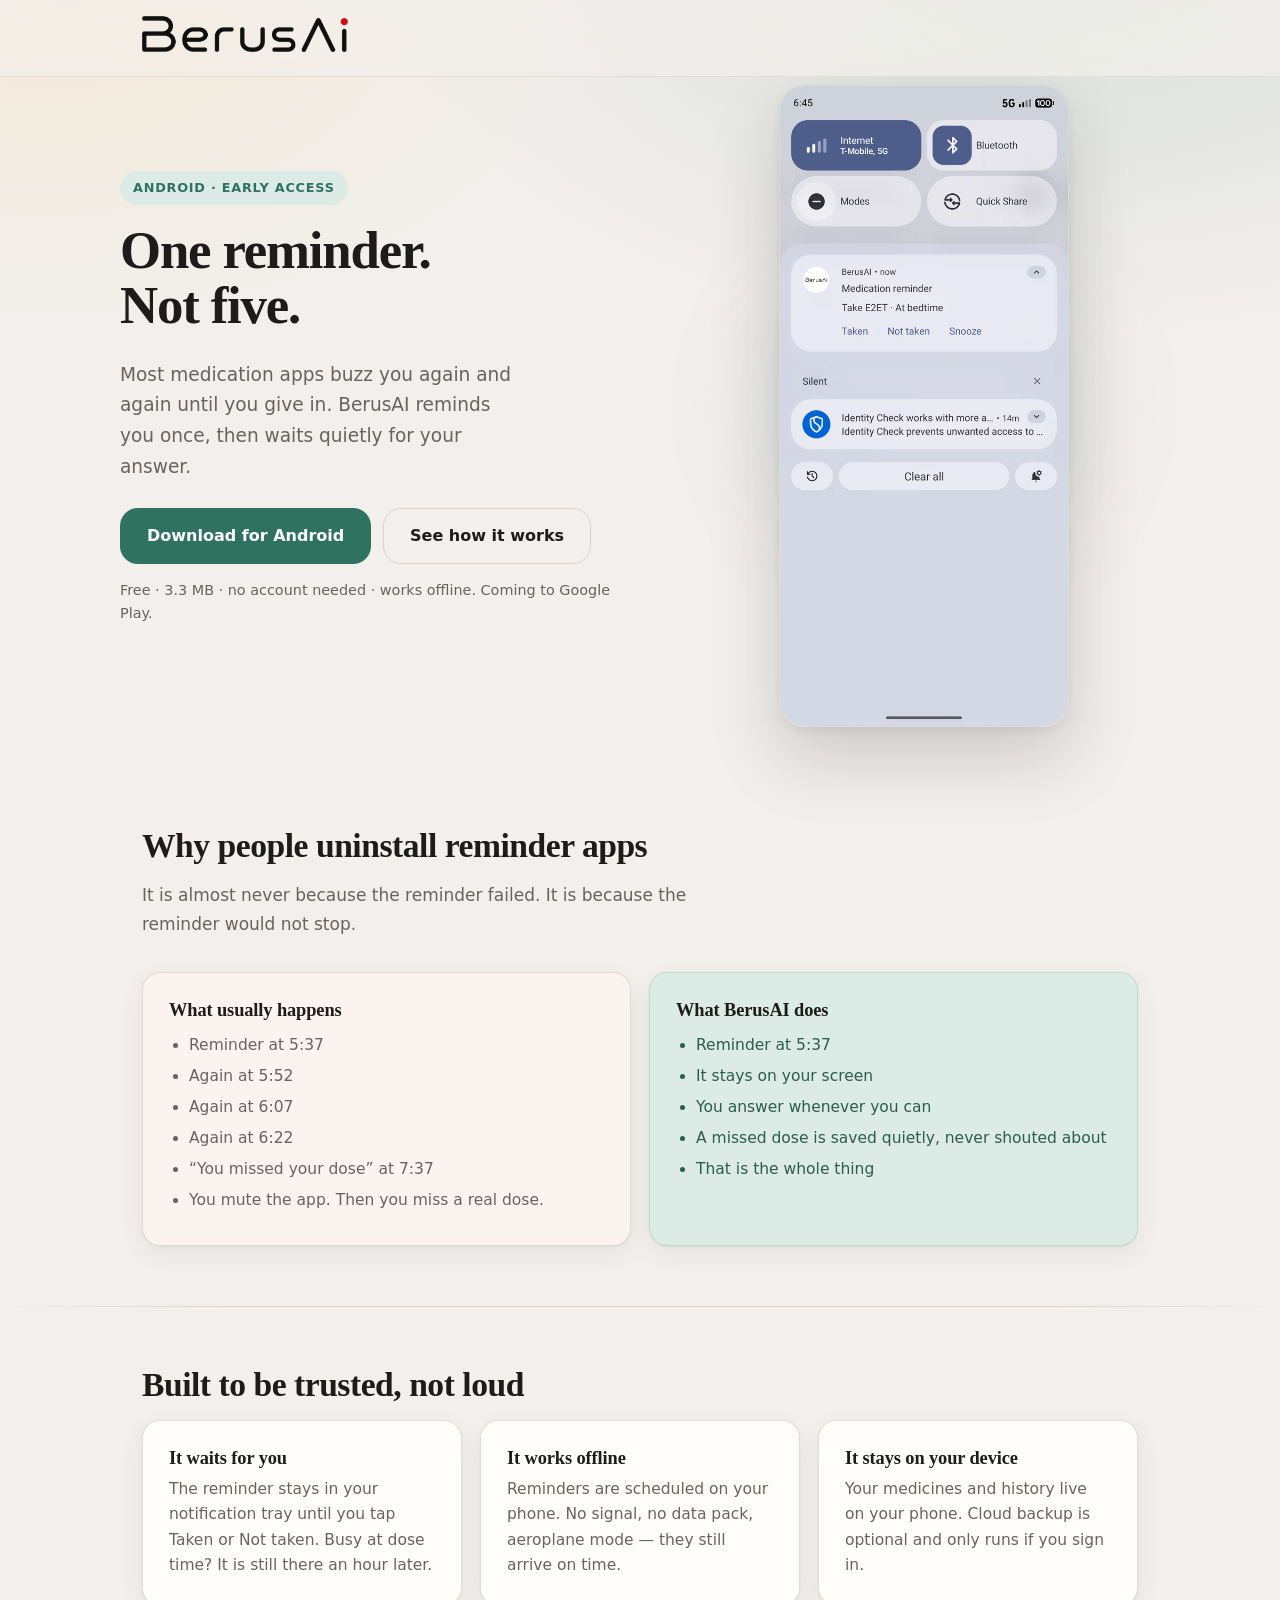
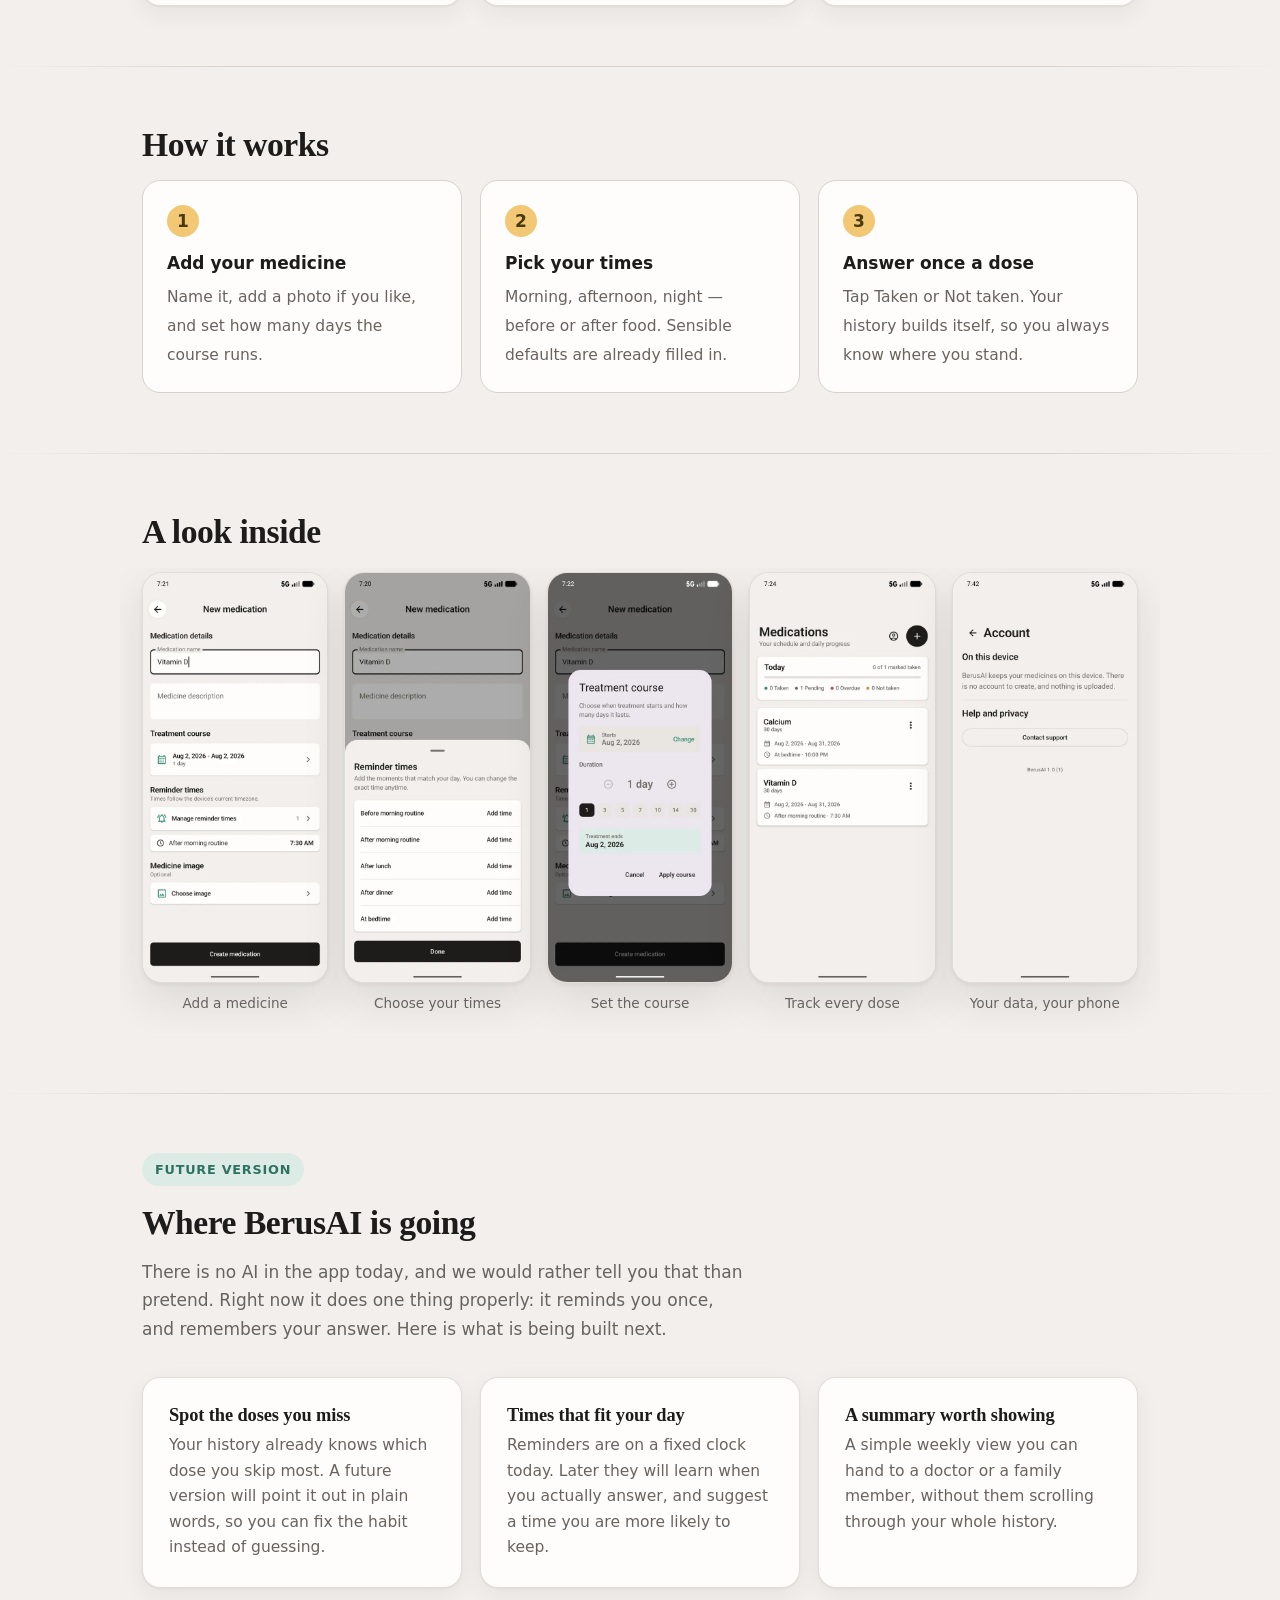
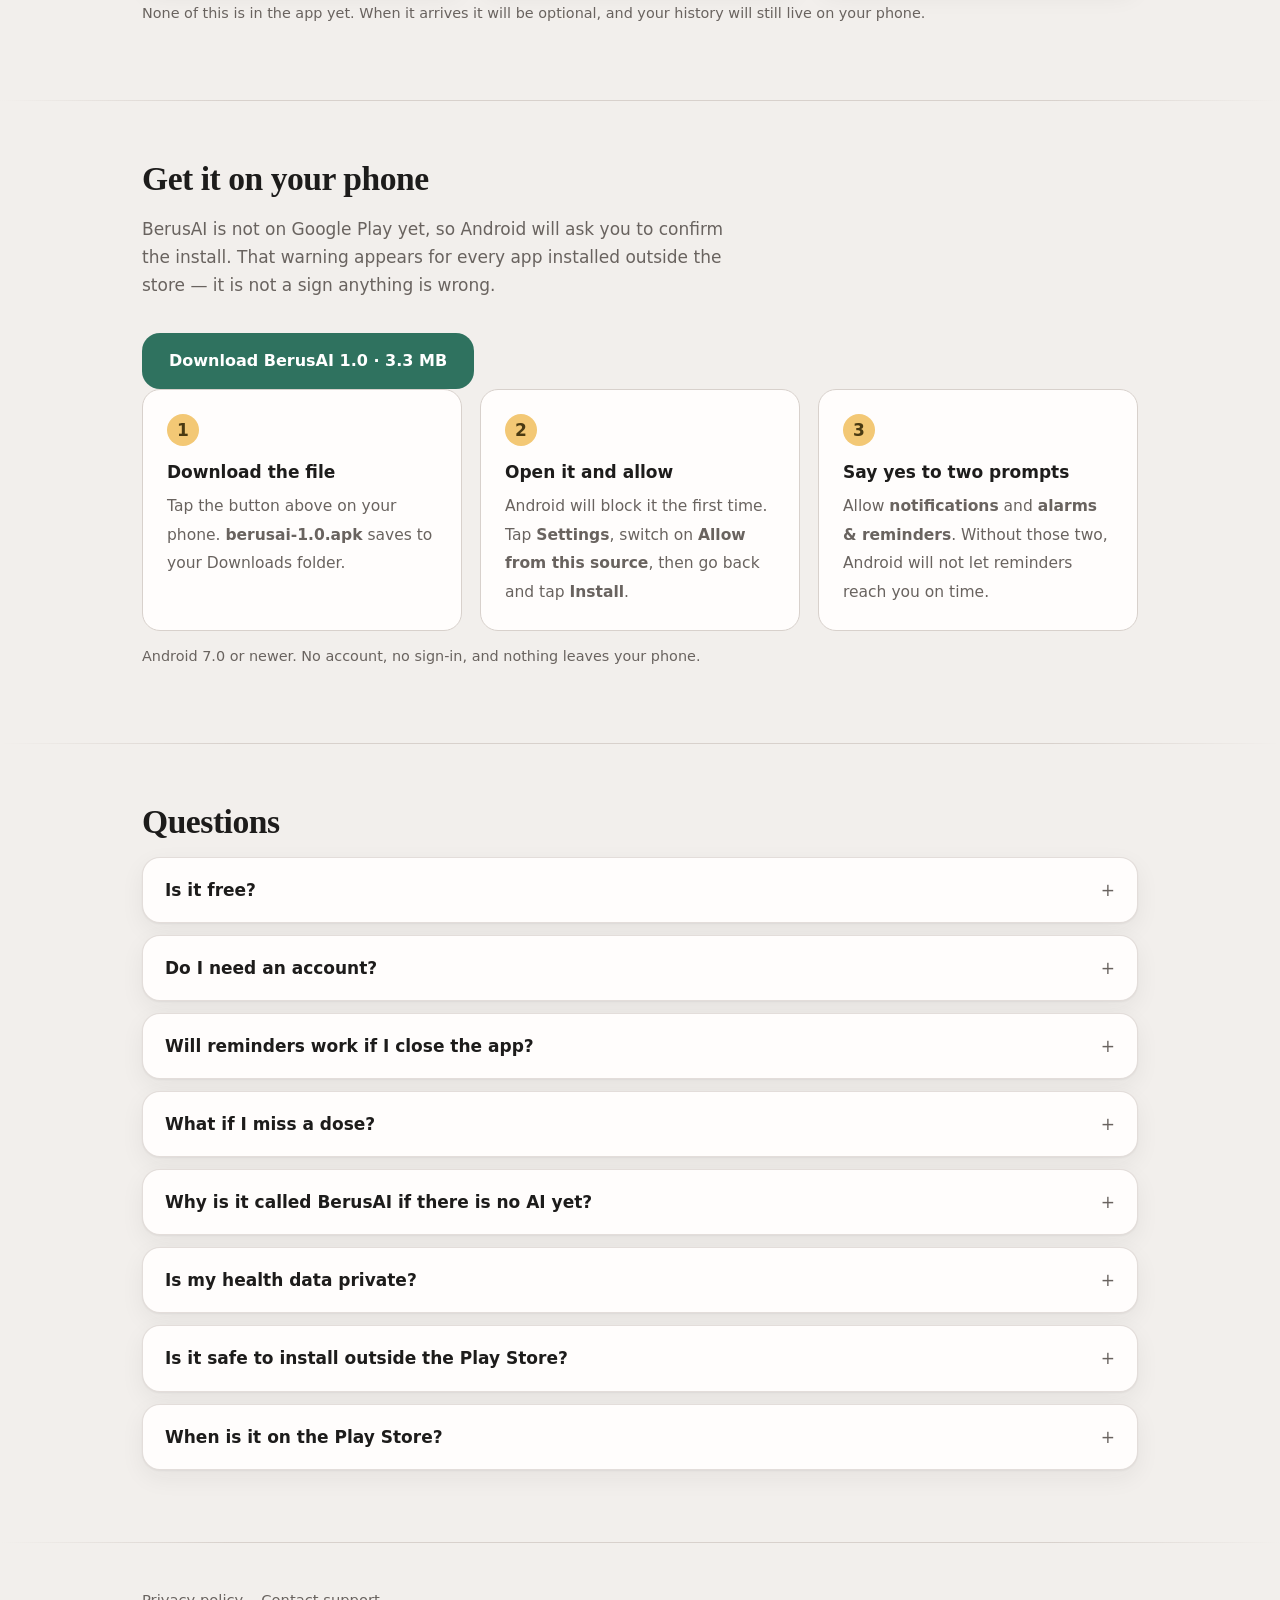
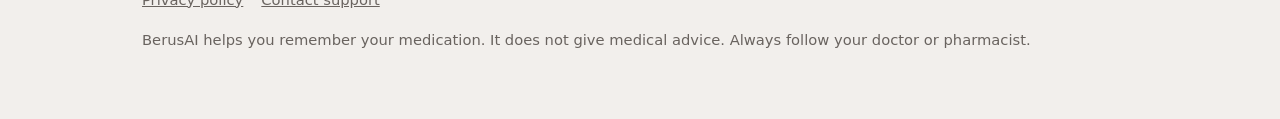
==== index.html @ 6a0b707a "Give the site depth instead of flat beige Soft colour washes behind the page, a glow behind the hero" ====
<!DOCTYPE html>
<html lang="en">
<head>
<meta charset="utf-8">
<meta name="viewport" content="width=device-width, initial-scale=1">
<title>BerusAI — one calm medication reminder, not five</title>
<meta name="description" content="BerusAI reminds you once per dose and waits for your answer. No nagging, no repeat buzzing. Your medication history stays on your phone.">
<meta name="theme-color" content="#f2efec">
<link rel="icon" href="favicon.ico" sizes="any">

<!-- Social crawlers need absolute URLs, so these cannot be relative paths. -->
<meta property="og:type" content="website">
<meta property="og:title" content="BerusAI — one calm medication reminder, not five">
<meta property="og:description" content="Reminds you once per dose and waits for your answer. No nagging. Your history stays on your phone.">
<meta property="og:image" content="https://gopib9119.github.io/berusai-site/assets/social-card.png">
<meta property="og:url" content="https://gopib9119.github.io/berusai-site/">
<meta name="twitter:card" content="summary_large_image">
<meta name="twitter:title" content="BerusAI — one calm medication reminder, not five">
<meta name="twitter:description" content="Reminds you once per dose and waits for your answer. No nagging.">
<meta name="twitter:image" content="https://gopib9119.github.io/berusai-site/assets/social-card.png">

<style>
:root{
  --canvas:#f2efec; --surface:#fffdfc; --ink:#1d1c1b; --muted:#69635f;
  --line:#d8d1cc; --green:#2f725f; --green-soft:#dcebe5; --amber:#f3c875;
  --radius:18px; --max:1040px;
  --lift:0 1px 2px rgba(29,28,27,.05), 0 8px 24px rgba(29,28,27,.06);
  --lift-strong:0 2px 4px rgba(29,28,27,.06), 0 18px 44px rgba(29,28,27,.10);
}
*{box-sizing:border-box}
html{-webkit-text-size-adjust:100%}
body{
  margin:0; color:var(--ink);
  /* Flat colour is what made this read as unfinished; these washes give the page depth. */
  background:
    radial-gradient(1100px 620px at 82% -5%, rgba(47,114,95,.13), transparent 62%),
    radial-gradient(900px 520px at 4% 2%, rgba(243,200,117,.16), transparent 58%),
    var(--canvas);
  background-attachment:fixed;
  font-family:"Avenir Next","Segoe UI",system-ui,-apple-system,sans-serif;
  font-size:17px; line-height:1.65;
}
h1,h2,h3{font-family:Georgia,"Times New Roman",serif; line-height:1.2; margin:0 0 .5em}
/* Tracking is size-specific: large text reads too loose, small text too tight. */
h1{font-size:clamp(2rem,6vw,3.3rem); line-height:1.05; letter-spacing:-.022em}
h2{font-size:clamp(1.5rem,4vw,2.1rem); line-height:1.12; letter-spacing:-.014em}
h3{font-size:1.15rem; line-height:1.25; letter-spacing:-.006em}
p{margin:0 0 1em}
a{color:var(--green)}
/* width/height attrs reserve space; height:auto keeps the real aspect ratio. */
img{max-width:100%; height:auto}
.wrap{max-width:var(--max); margin:0 auto; padding:0 22px}
.sr{position:absolute;width:1px;height:1px;overflow:hidden;clip:rect(0 0 0 0)}

/* Translucent chrome: content scrolls under it rather than being cut off by a solid strip. */
header{
  position:sticky; top:0; z-index:10; padding:16px 0;
  background:rgba(242,239,236,.72);
  backdrop-filter:blur(20px) saturate(180%);
  -webkit-backdrop-filter:blur(20px) saturate(180%);
  border-bottom:1px solid rgba(216,209,204,.6);
}
.brand{display:inline-block; text-decoration:none; line-height:0}
.brand img{height:36px; width:auto; display:block}

.hero{padding:8px 0 40px}
.hero-grid{display:grid; gap:32px; align-items:center}
@media(min-width:860px){.hero-grid{grid-template-columns:1.05fr .95fr; gap:48px}}
.lede{font-size:1.16rem; color:var(--muted); max-width:34ch}
.pill{
  display:inline-block; background:var(--green-soft); color:var(--green);
  font-size:.8rem; font-weight:600; letter-spacing:.06em; text-transform:uppercase;
  padding:6px 13px; border-radius:999px; margin-bottom:18px;
}
.cta{display:flex; flex-wrap:wrap; gap:12px; margin-top:26px}
.btn{
  display:inline-block; padding:14px 26px; border-radius:var(--radius);
  text-decoration:none; font-weight:600; font-size:1rem; border:1px solid transparent;
  /* Feedback belongs on the press, not the release. */
  transition:transform 100ms ease-out, background-color 160ms ease-out;
  will-change:transform;
}
.btn:active{transform:scale(.97)}
.btn-primary{background:var(--green); color:#fff}
.btn-primary:hover{background:#255c4c}
.btn-ghost{background:transparent; color:var(--ink); border-color:var(--line)}
.btn-ghost:hover{border-color:var(--ink)}
.note{font-size:.9rem; color:var(--muted); margin-top:14px}

.shot-hero{
  width:100%; max-width:290px; margin:0 auto; display:block;
  border-radius:26px; border:1px solid rgba(216,209,204,.7);
  box-shadow:0 4px 10px rgba(29,28,27,.06), 0 30px 70px rgba(29,28,27,.18);
}
/* A soft glow behind the device so it sits in the page rather than on top of it. */
.hero-shot-wrap{position:relative; display:grid; place-items:center}
.hero-shot-wrap::before{
  content:""; position:absolute; width:78%; height:70%; border-radius:50%;
  background:radial-gradient(circle, rgba(47,114,95,.26), transparent 68%);
  filter:blur(46px);
}
.hero-shot-wrap img{position:relative}

/* A soft edge where sections meet, rather than a hard 1px rule across the page. */
section{padding:60px 0; position:relative}
section + section::before{
  content:""; position:absolute; inset:0 0 auto 0; height:1px;
  background:linear-gradient(90deg, transparent, var(--line) 18%, var(--line) 82%, transparent);
}
.section-lede{color:var(--muted); max-width:56ch; margin-bottom:34px}

.cards{display:grid; gap:18px}
@media(min-width:700px){.cards{grid-template-columns:repeat(3,1fr)}}
.card{
  background:var(--surface); border:1px solid rgba(216,209,204,.7);
  border-radius:var(--radius); padding:26px; box-shadow:var(--lift);
}
.card h3{margin-bottom:.35em}
.card p{margin:0; color:var(--muted); font-size:.97rem}

.compare{display:grid; gap:18px; margin-top:8px}
@media(min-width:700px){.compare{grid-template-columns:1fr 1fr}}
.box{border-radius:var(--radius); padding:26px; border:1px solid rgba(216,209,204,.7); box-shadow:var(--lift)}
.box.bad{background:#fbf3f0}
.box.good{background:var(--green-soft); border-color:#bcd9cd}
.box h3{margin-bottom:.6em}
.box ul{margin:0; padding-left:20px; color:var(--muted); font-size:.97rem}
.box li{margin-bottom:.35em}
.box.good ul{color:#2c5c4d}

.strip{
  display:flex; gap:16px; overflow-x:auto; padding:4px 22px 18px;
  scroll-snap-type:x mandatory; max-width:var(--max); margin:0 auto;
  /* "safe" keeps the first item reachable if the row ever overflows and scrolls */
  justify-content:safe center;
}
.strip figure{margin:0; flex:0 0 210px; scroll-snap-align:center}
/* Above mobile the five shots share the row, so they always fit and stay centred.
   min-width stops them shrinking illegibly on tablets; the row scrolls instead. */
@media(min-width:701px){.strip figure{flex:1 1 0; max-width:190px; min-width:150px}}
.strip img{width:100%; border-radius:20px; border:1px solid rgba(216,209,204,.7); display:block; background:var(--surface); box-shadow:var(--lift-strong)}
.strip figcaption{font-size:.85rem; color:var(--muted); margin-top:9px; text-align:center}

ol.steps{counter-reset:s; list-style:none; padding:0; margin:0; display:grid; gap:18px}
@media(min-width:700px){ol.steps{grid-template-columns:repeat(3,1fr)}}
ol.steps li{counter-increment:s; background:var(--surface); border:1px solid var(--line); border-radius:var(--radius); padding:24px}
ol.steps li::before{
  content:counter(s); display:grid; place-items:center; width:32px; height:32px;
  border-radius:50%; background:var(--amber); color:#4a3a12; font-weight:700; margin-bottom:12px;
}
ol.steps strong{display:block; margin-bottom:.3em}
ol.steps span{color:var(--muted); font-size:.97rem}

details{background:var(--surface); border:1px solid rgba(216,209,204,.7); border-radius:var(--radius); padding:18px 22px; margin-bottom:12px; box-shadow:var(--lift)}
/* Padding grows the touch target to 44px; the negative margin keeps the visual spacing. */
details summary{cursor:pointer; font-weight:600; list-style:none; padding:8px 0; margin:-8px 0}
details summary::-webkit-details-marker{display:none}
details summary::after{content:"+"; float:right; color:var(--muted); font-weight:400}
details[open] summary::after{content:"–"}
details p{margin:.8em 0 0; color:var(--muted); font-size:.97rem}

footer{padding:36px 0 52px; color:var(--muted); font-size:.92rem; position:relative}
footer::before{
  content:""; position:absolute; inset:0 0 auto 0; height:1px;
  background:linear-gradient(90deg, transparent, var(--line) 18%, var(--line) 82%, transparent);
}
footer a{color:var(--muted); display:inline-block; padding:10px 0}
.foot-links{display:flex; flex-wrap:wrap; gap:18px; margin-bottom:6px}

a:focus-visible, summary:focus-visible{outline:3px solid var(--green); outline-offset:3px; border-radius:4px}
summary{transition:opacity 100ms ease-out}
summary:active{opacity:.6}

/* Reduced motion still gets feedback, just nothing vestibular. */
@media (prefers-reduced-motion: reduce){
  *{animation-duration:.01ms !important; animation-iteration-count:1 !important; scroll-behavior:auto !important}
  .btn{transition:background-color 160ms ease-out}
  .btn:active{transform:none}
  .strip{scroll-snap-type:none}
}
/* Frostier and solid when translucency is unwanted. */
@media (prefers-reduced-transparency: reduce){
  header{background:var(--canvas); backdrop-filter:none; -webkit-backdrop-filter:none}
}
@media (prefers-contrast: more){
  :root{--muted:#4a4542; --line:#8c8580}
  header{background:var(--canvas); backdrop-filter:none; -webkit-backdrop-filter:none}
  .card,.box,details{border-width:2px}
}
</style>
</head>
<body>

<header>
  <div class="wrap">
    <a class="brand" href="./"><img src="assets/wordmark.webp" width="720" height="126" alt="BerusAI"></a>
  </div>
</header>

<main>
<div class="hero wrap">
  <div class="hero-grid">
    <div>
      <span class="pill">Android · Early access</span>
      <h1>One reminder.<br>Not five.</h1>
      <p class="lede">Most medication apps buzz you again and again until you give in. BerusAI reminds you once, then waits quietly for your answer.</p>
      <div class="cta">
        <a class="btn btn-primary" href="#install">Download for Android</a>
        <a class="btn btn-ghost" href="#how">See how it works</a>
      </div>
      <p class="note">Free · 3.3 MB · no account needed · works offline. Coming to Google Play.</p>
    </div>
      <div class="hero-shot-wrap">
        <img class="shot-hero" src="assets/shots/06-reminder-notification.webp" width="540" height="1200" alt="A BerusAI reminder on an Android lock screen with Taken and Not taken buttons.">
      </div>
  </div>
</div>

<section id="why">
  <div class="wrap">
    <h2>Why people uninstall reminder apps</h2>
    <p class="section-lede">It is almost never because the reminder failed. It is because the reminder would not stop.</p>
    <div class="compare">
      <div class="box bad">
        <h3>What usually happens</h3>
        <ul>
          <li>Reminder at 5:37</li>
          <li>Again at 5:52</li>
          <li>Again at 6:07</li>
          <li>Again at 6:22</li>
          <li>“You missed your dose” at 7:37</li>
          <li>You mute the app. Then you miss a real dose.</li>
        </ul>
      </div>
      <div class="box good">
        <h3>What BerusAI does</h3>
        <ul>
          <li>Reminder at 5:37</li>
          <li>It stays on your screen</li>
          <li>You answer whenever you can</li>
          <li>A missed dose is saved quietly, never shouted about</li>
          <li>That is the whole thing</li>
        </ul>
      </div>
    </div>
  </div>
</section>

<section>
  <div class="wrap">
    <h2>Built to be trusted, not loud</h2>
    <div class="cards">
      <div class="card">
        <h3>It waits for you</h3>
        <p>The reminder stays in your notification tray until you tap Taken or Not taken. Busy at dose time? It is still there an hour later.</p>
      </div>
      <div class="card">
        <h3>It works offline</h3>
        <p>Reminders are scheduled on your phone. No signal, no data pack, aeroplane mode — they still arrive on time.</p>
      </div>
      <div class="card">
        <h3>It stays on your device</h3>
        <p>Your medicines and history live on your phone. Cloud backup is optional and only runs if you sign in.</p>
      </div>
    </div>
  </div>
</section>

<section id="how">
  <div class="wrap">
    <h2>How it works</h2>
    <ol class="steps">
      <li><strong>Add your medicine</strong><span>Name it, add a photo if you like, and set how many days the course runs.</span></li>
      <li><strong>Pick your times</strong><span>Morning, afternoon, night — before or after food. Sensible defaults are already filled in.</span></li>
      <li><strong>Answer once a dose</strong><span>Tap Taken or Not taken. Your history builds itself, so you always know where you stand.</span></li>
    </ol>
  </div>
</section>

<section>
  <div class="wrap"><h2>A look inside</h2></div>
  <div class="strip">
    <figure><img src="assets/shots/02-create-medication.webp" width="540" height="1200" loading="lazy" alt="Adding a medication with a name and photo."><figcaption>Add a medicine</figcaption></figure>
    <figure><img src="assets/shots/03-reminder-times.webp" width="540" height="1200" loading="lazy" alt="Choosing reminder times for morning, afternoon and night."><figcaption>Choose your times</figcaption></figure>
    <figure><img src="assets/shots/04-treatment-course.webp" width="540" height="1200" loading="lazy" alt="Setting how many days the treatment course runs."><figcaption>Set the course</figcaption></figure>
    <figure><img src="assets/shots/05-medications-and-tracking.webp" width="540" height="1200" loading="lazy" alt="The list of medications with dose tracking."><figcaption>Track every dose</figcaption></figure>
    <figure><img src="assets/shots/07-on-this-device.webp" width="540" height="1200" loading="lazy" alt="Settings showing that data is stored on this device."><figcaption>Your data, your phone</figcaption></figure>
  </div>
</section>

<section id="next">
  <div class="wrap">
    <span class="pill">Future version</span>
    <h2>Where BerusAI is going</h2>
    <p class="section-lede">There is no AI in the app today, and we would rather tell you that than pretend. Right now it does one thing properly: it reminds you once, and remembers your answer. Here is what is being built next.</p>
    <div class="cards">
      <div class="card">
        <h3>Spot the doses you miss</h3>
        <p>Your history already knows which dose you skip most. A future version will point it out in plain words, so you can fix the habit instead of guessing.</p>
      </div>
      <div class="card">
        <h3>Times that fit your day</h3>
        <p>Reminders are on a fixed clock today. Later they will learn when you actually answer, and suggest a time you are more likely to keep.</p>
      </div>
      <div class="card">
        <h3>A summary worth showing</h3>
        <p>A simple weekly view you can hand to a doctor or a family member, without them scrolling through your whole history.</p>
      </div>
    </div>
    <p class="note">None of this is in the app yet. When it arrives it will be optional, and your history will still live on your phone.</p>
  </div>
</section>

<section id="install">
  <div class="wrap">
    <h2>Get it on your phone</h2>
    <p class="section-lede">BerusAI is not on Google Play yet, so Android will ask you to confirm the install. That warning appears for every app installed outside the store — it is not a sign anything is wrong.</p>
    <div class="cta">
      <a class="btn btn-primary" href="https://github.com/GopiB9119/berusai-site/releases/download/v1.0/berusai-1.0.apk">Download BerusAI 1.0 · 3.3 MB</a>
    </div>
    <ol class="steps">
      <li><strong>Download the file</strong><span>Tap the button above on your phone. <b>berusai-1.0.apk</b> saves to your Downloads folder.</span></li>
      <li><strong>Open it and allow</strong><span>Android will block it the first time. Tap <b>Settings</b>, switch on <b>Allow from this source</b>, then go back and tap <b>Install</b>.</span></li>
      <li><strong>Say yes to two prompts</strong><span>Allow <b>notifications</b> and <b>alarms &amp; reminders</b>. Without those two, Android will not let reminders reach you on time.</span></li>
    </ol>
    <p class="note">Android 7.0 or newer. No account, no sign-in, and nothing leaves your phone.</p>
  </div>
</section>

<section id="faq">
  <div class="wrap">
    <h2>Questions</h2>
    <details><summary>Is it free?</summary><p>Yes. BerusAI is free to use, with no ads and nothing to unlock.</p></details>
    <details><summary>Do I need an account?</summary><p>No. You can add medicines and get reminders without signing in. Signing in only adds optional cloud backup so you can restore on a new phone.</p></details>
    <details><summary>Will reminders work if I close the app?</summary><p>Yes. Reminders are scheduled with the Android system, so they arrive whether the app is open, closed, or the phone was restarted.</p></details>
    <details><summary>What if I miss a dose?</summary><p>The app quietly records it as missed so your history stays accurate. It will not send you an extra notification about it.</p></details>
    <details><summary>Why is it called BerusAI if there is no AI yet?</summary><p>Because of where it is heading, not where it is today. The reminders you get now are plain scheduling, done carefully. The smarter parts described above are still being built, and we would rather be straight with you than claim something the app cannot do.</p></details>
    <details><summary>Is my health data private?</summary><p>Your medicines and dose history are stored on your phone. Nothing is shared with advertisers, and nothing is sold. Cloud backup runs only if you choose to sign in.</p></details>
    <details><summary>Is it safe to install outside the Play Store?</summary><p>The file is signed with our own certificate, so Android can confirm it has not been tampered with, and it is built in release mode so nobody can read your medication data off the phone. You are trusting us rather than Google's review, which is a fair thing to weigh. If you would rather wait for the Play Store version, email us and we will tell you when it is live.</p></details>
    <details><summary>When is it on the Play Store?</summary><p>It is in final testing now. Email us and we will tell you the day it goes live.</p></details>
  </div>
</section>
</main>

<footer>
  <div class="wrap">
    <div class="foot-links">
      <a href="privacy.html">Privacy policy</a>
      <a href="mailto:banothgopikrishna19@gmail.com">Contact support</a>
    </div>
    <p>BerusAI helps you remember your medication. It does not give medical advice. Always follow your doctor or pharmacist.</p>
  </div>
</footer>

</body>
</html>
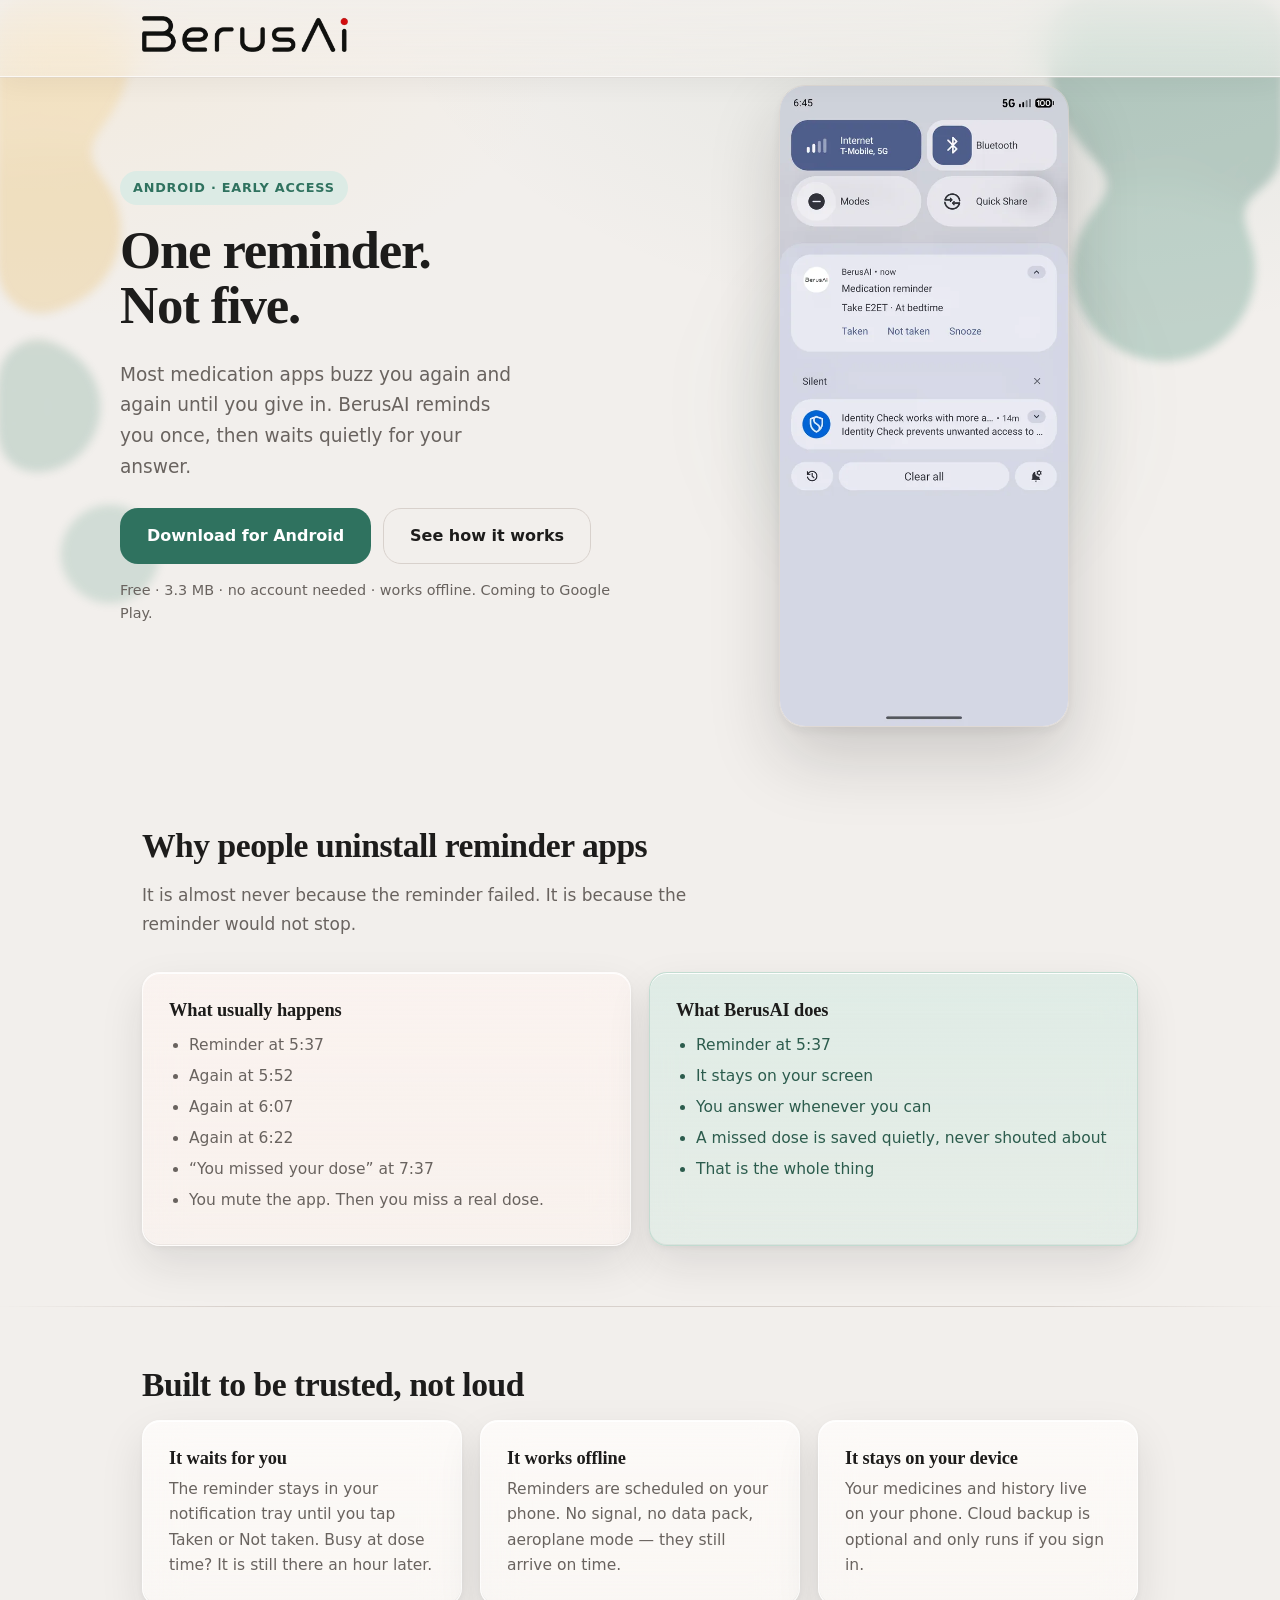
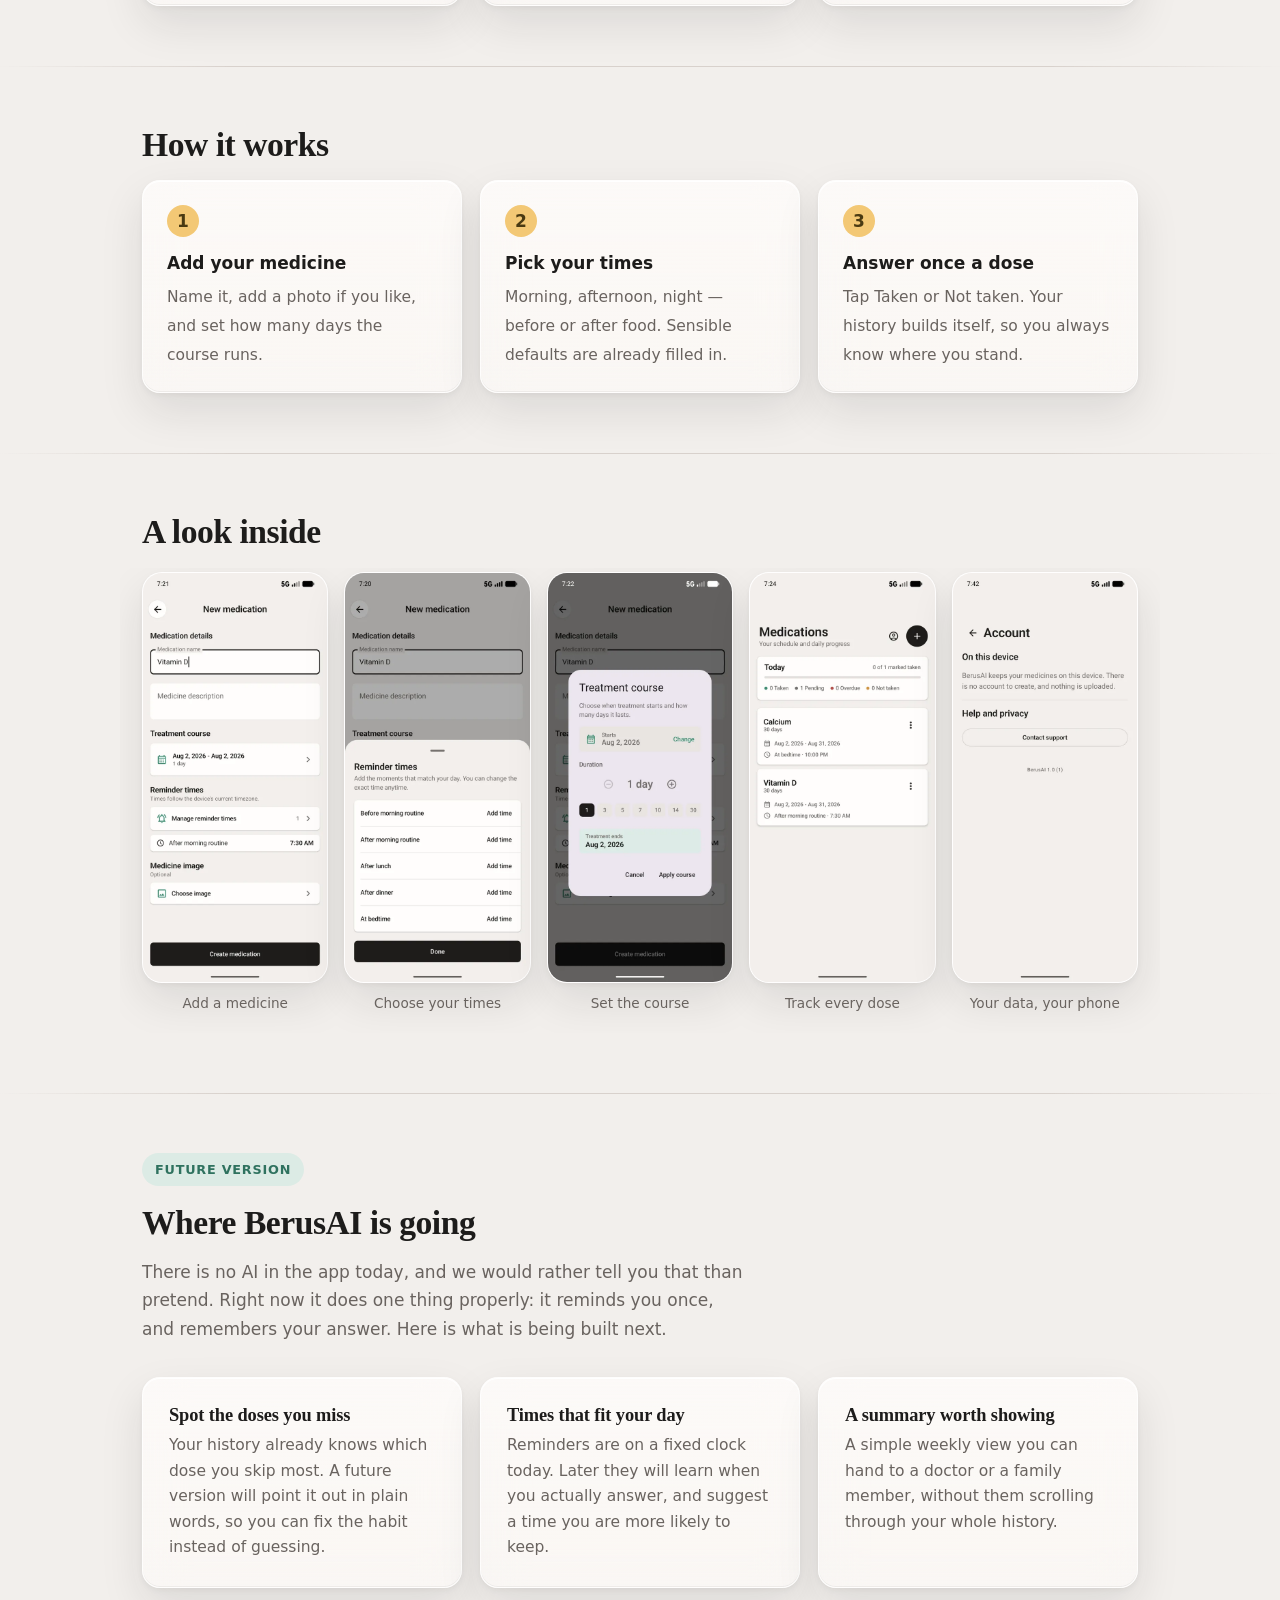
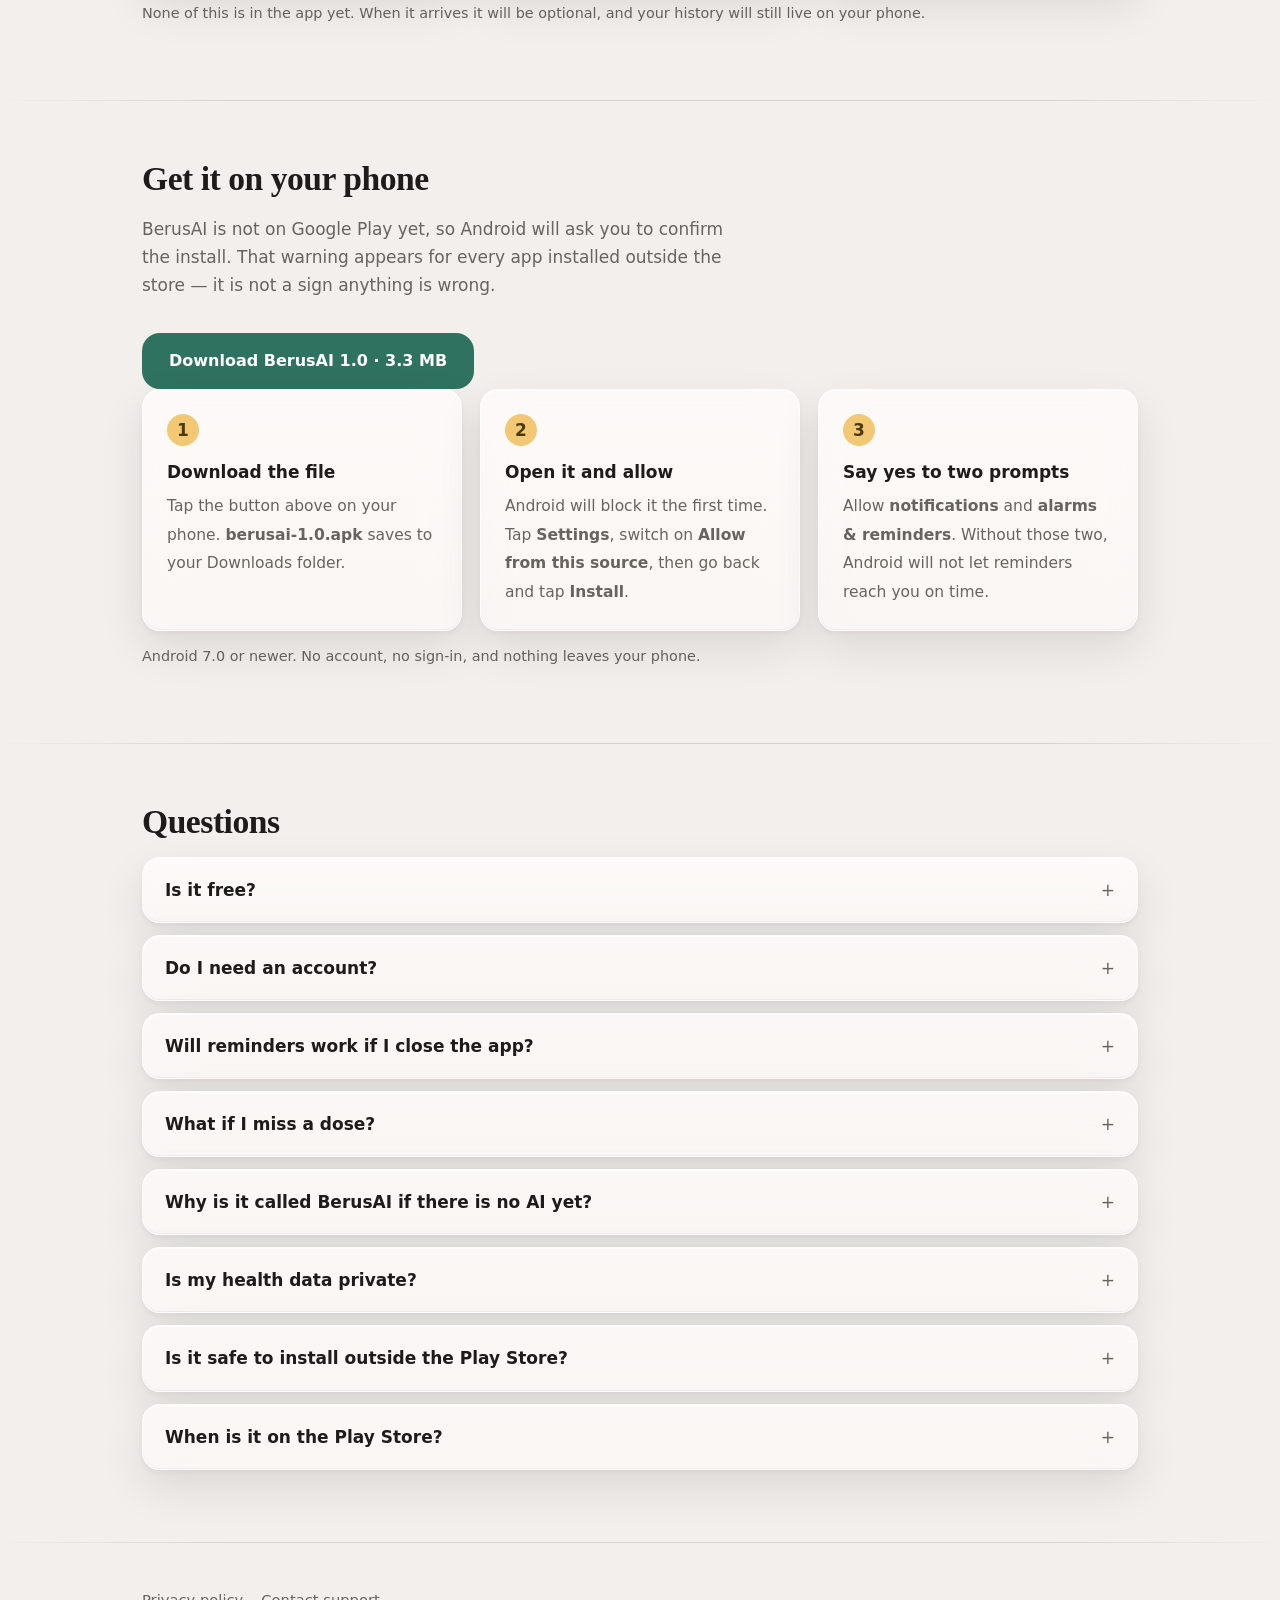
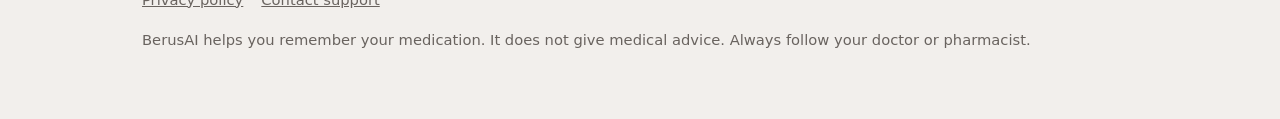
==== commit 0c61d9d0: "Liquid glass surfaces over drifting droplets An SVG goo filter blurs the droplet layer then hardens " ====
--- a/index.html
+++ b/index.html
@@ -26,6 +26,16 @@
   --radius:18px; --max:1040px;
   --lift:0 1px 2px rgba(29,28,27,.05), 0 8px 24px rgba(29,28,27,.06);
   --lift-strong:0 2px 4px rgba(29,28,27,.06), 0 18px 44px rgba(29,28,27,.10);
+
+  /* Liquid glass: a translucent pane with a lit top edge and a shadowed bottom one. */
+  --glass:linear-gradient(180deg, rgba(255,253,252,.76), rgba(255,253,252,.55));
+  --glass-edge:rgba(255,255,255,.72);
+  --glass-blur:blur(22px) saturate(180%);
+  --glass-lift:
+    inset 0 1px 0 rgba(255,255,255,.92),
+    inset 0 -1px 0 rgba(29,28,27,.05),
+    0 2px 6px rgba(29,28,27,.05),
+    0 18px 44px rgba(29,28,27,.10);
 }
 *{box-sizing:border-box}
 html{-webkit-text-size-adjust:100%}
@@ -33,8 +43,8 @@
   margin:0; color:var(--ink);
   /* Flat colour is what made this read as unfinished; these washes give the page depth. */
   background:
-    radial-gradient(1100px 620px at 82% -5%, rgba(47,114,95,.13), transparent 62%),
-    radial-gradient(900px 520px at 4% 2%, rgba(243,200,117,.16), transparent 58%),
+    radial-gradient(1100px 620px at 82% -5%, rgba(47,114,95,.09), transparent 62%),
+    radial-gradient(900px 520px at 4% 2%, rgba(243,200,117,.12), transparent 58%),
     var(--canvas);
   background-attachment:fixed;
   font-family:"Avenir Next","Segoe UI",system-ui,-apple-system,sans-serif;
@@ -52,13 +62,55 @@
 .wrap{max-width:var(--max); margin:0 auto; padding:0 22px}
 .sr{position:absolute;width:1px;height:1px;overflow:hidden;clip:rect(0 0 0 0)}
 
+/* Droplets. The gooey filter blurs this layer then hardens its alpha again, so two
+   blobs that drift close stop being two shapes and pull a neck between them, the way
+   water does. The blobs have to be opaque for that to work — the layer is what fades. */
+.drops{
+  position:fixed; inset:0; z-index:-1; pointer-events:none; overflow:hidden;
+  /* goo merges them; the small blur only takes the aliasing off the edge. */
+  filter:url(#goo) blur(4px); opacity:.28;
+}
+.drops i{position:absolute; display:block; border-radius:50%; will-change:transform}
+/* Every drop has a neighbour close enough to fuse with. A lone blob just reads as a dot. */
+.d1{width:300px;height:300px;background:#2f725f;top:-100px;right:-70px; animation:d1 19s ease-in-out infinite}
+.d2{width:180px;height:180px;background:#3f8a73;top:180px; right:2%;    animation:d2 23s ease-in-out infinite}
+.d3{width:250px;height:250px;background:#f3c875;top:-80px; left:-120px; animation:d3 27s ease-in-out infinite}
+.d4{width:160px;height:160px;background:#e9b95c;top:150px; left:-40px;  animation:d4 21s ease-in-out infinite}
+/* The traveller: it rises to touch the amber pair, then falls back to the green one,
+   so the two colours are briefly joined by a single thread of liquid. */
+.d5{width:130px;height:130px;background:#6fa08e;top:38%;   left:-30px;  animation:d5 25s ease-in-out infinite}
+.d6{width:100px;height:100px;background:#7fae9d;top:56%;   left:60px;   animation:d6 29s ease-in-out infinite}
+
+@keyframes d1{0%,100%{transform:translate(0,0) scale(1)} 50%{transform:translate(-60px,110px) scale(1.08)}}
+@keyframes d2{0%,100%{transform:translate(0,0) scale(1)} 50%{transform:translate(40px,-90px) scale(.9)}}
+@keyframes d3{0%,100%{transform:translate(0,0) scale(1)} 50%{transform:translate(70px,120px) scale(1.06)}}
+@keyframes d4{0%,100%{transform:translate(0,0) scale(1)} 50%{transform:translate(-40px,-110px) scale(1.12)}}
+@keyframes d5{
+  0%,100%{transform:translate(0,0) scale(1)}
+  40%{transform:translate(26px,-124px) scale(.88)}
+  72%{transform:translate(-14px,34px) scale(1.06)}
+}
+@keyframes d6{0%,100%{transform:translate(0,0) scale(1)} 50%{transform:translate(-44px,-62px) scale(1.1)}}
+/* Fewer and smaller on phones — the filter is repainted on every frame, and the
+   content runs edge to edge there, so the tint has to stay lighter. */
+@media(max-width:900px){
+  .drops{opacity:.17}
+  /* Scoped, because ".drops i" would otherwise out-specify a bare ".d2". */
+  .drops i.d2, .drops i.d4{display:none}
+  .d1{width:210px;height:210px}
+  .d3{width:170px;height:170px}
+  .d5{width:110px;height:110px}
+  .d6{width:84px;height:84px}
+}
+
 /* Translucent chrome: content scrolls under it rather than being cut off by a solid strip. */
 header{
   position:sticky; top:0; z-index:10; padding:16px 0;
-  background:rgba(242,239,236,.72);
-  backdrop-filter:blur(20px) saturate(180%);
-  -webkit-backdrop-filter:blur(20px) saturate(180%);
-  border-bottom:1px solid rgba(216,209,204,.6);
+  background:linear-gradient(180deg, rgba(242,239,236,.82), rgba(242,239,236,.6));
+  backdrop-filter:var(--glass-blur);
+  -webkit-backdrop-filter:var(--glass-blur);
+  border-bottom:1px solid rgba(255,255,255,.6);
+  box-shadow:0 1px 0 rgba(216,209,204,.45), 0 8px 24px rgba(29,28,27,.045);
 }
 .brand{display:inline-block; text-decoration:none; line-height:0}
 .brand img{height:36px; width:auto; display:block}
@@ -112,17 +164,25 @@
 .cards{display:grid; gap:18px}
 @media(min-width:700px){.cards{grid-template-columns:repeat(3,1fr)}}
 .card{
-  background:var(--surface); border:1px solid rgba(216,209,204,.7);
-  border-radius:var(--radius); padding:26px; box-shadow:var(--lift);
+  background:var(--glass); border:1px solid var(--glass-edge);
+  backdrop-filter:var(--glass-blur); -webkit-backdrop-filter:var(--glass-blur);
+  border-radius:var(--radius); padding:26px; box-shadow:var(--glass-lift);
 }
 .card h3{margin-bottom:.35em}
 .card p{margin:0; color:var(--muted); font-size:.97rem}
 
 .compare{display:grid; gap:18px; margin-top:8px}
 @media(min-width:700px){.compare{grid-template-columns:1fr 1fr}}
-.box{border-radius:var(--radius); padding:26px; border:1px solid rgba(216,209,204,.7); box-shadow:var(--lift)}
-.box.bad{background:#fbf3f0}
-.box.good{background:var(--green-soft); border-color:#bcd9cd}
+.box{
+  border-radius:var(--radius); padding:26px; border:1px solid var(--glass-edge);
+  background:var(--glass); box-shadow:var(--glass-lift);
+  backdrop-filter:var(--glass-blur); -webkit-backdrop-filter:var(--glass-blur);
+}
+.box.bad{background:linear-gradient(180deg, rgba(251,243,240,.84), rgba(251,243,240,.6))}
+.box.good{
+  background:linear-gradient(180deg, rgba(220,235,229,.86), rgba(220,235,229,.62));
+  border-color:rgba(188,217,205,.85);
+}
 .box h3{margin-bottom:.6em}
 .box ul{margin:0; padding-left:20px; color:var(--muted); font-size:.97rem}
 .box li{margin-bottom:.35em}
@@ -138,12 +198,17 @@
 /* Above mobile the five shots share the row, so they always fit and stay centred.
    min-width stops them shrinking illegibly on tablets; the row scrolls instead. */
 @media(min-width:701px){.strip figure{flex:1 1 0; max-width:190px; min-width:150px}}
-.strip img{width:100%; border-radius:20px; border:1px solid rgba(216,209,204,.7); display:block; background:var(--surface); box-shadow:var(--lift-strong)}
+.strip img{width:100%; border-radius:20px; border:1px solid var(--glass-edge); display:block; background:var(--surface); box-shadow:var(--glass-lift)}
 .strip figcaption{font-size:.85rem; color:var(--muted); margin-top:9px; text-align:center}
 
 ol.steps{counter-reset:s; list-style:none; padding:0; margin:0; display:grid; gap:18px}
 @media(min-width:700px){ol.steps{grid-template-columns:repeat(3,1fr)}}
-ol.steps li{counter-increment:s; background:var(--surface); border:1px solid var(--line); border-radius:var(--radius); padding:24px}
+ol.steps li{
+  counter-increment:s; border-radius:var(--radius); padding:24px;
+  background:var(--glass); border:1px solid var(--glass-edge);
+  backdrop-filter:var(--glass-blur); -webkit-backdrop-filter:var(--glass-blur);
+  box-shadow:var(--glass-lift);
+}
 ol.steps li::before{
   content:counter(s); display:grid; place-items:center; width:32px; height:32px;
   border-radius:50%; background:var(--amber); color:#4a3a12; font-weight:700; margin-bottom:12px;
@@ -151,7 +216,11 @@
 ol.steps strong{display:block; margin-bottom:.3em}
 ol.steps span{color:var(--muted); font-size:.97rem}
 
-details{background:var(--surface); border:1px solid rgba(216,209,204,.7); border-radius:var(--radius); padding:18px 22px; margin-bottom:12px; box-shadow:var(--lift)}
+details{
+  background:var(--glass); border:1px solid var(--glass-edge);
+  backdrop-filter:var(--glass-blur); -webkit-backdrop-filter:var(--glass-blur);
+  border-radius:var(--radius); padding:18px 22px; margin-bottom:12px; box-shadow:var(--glass-lift);
+}
 /* Padding grows the touch target to 44px; the negative margin keeps the visual spacing. */
 details summary{cursor:pointer; font-weight:600; list-style:none; padding:8px 0; margin:-8px 0}
 details summary::-webkit-details-marker{display:none}
@@ -177,19 +246,47 @@
   .btn{transition:background-color 160ms ease-out}
   .btn:active{transform:none}
   .strip{scroll-snap-type:none}
-}
-/* Frostier and solid when translucency is unwanted. */
+  /* The drops keep their shape, they just stop drifting. */
+  .drops i{animation:none}
+}
+/* Solid panes when translucency is unwanted, and no liquid moving behind them. */
 @media (prefers-reduced-transparency: reduce){
-  header{background:var(--canvas); backdrop-filter:none; -webkit-backdrop-filter:none}
+  .drops{display:none}
+  header,.card,.box,details,ol.steps li{
+    background:var(--surface); border-color:var(--line); box-shadow:var(--lift);
+    backdrop-filter:none; -webkit-backdrop-filter:none;
+  }
+  header{background:var(--canvas)}
+  .box.bad{background:#fbf3f0}
+  .box.good{background:var(--green-soft); border-color:#bcd9cd}
 }
 @media (prefers-contrast: more){
   :root{--muted:#4a4542; --line:#8c8580}
-  header{background:var(--canvas); backdrop-filter:none; -webkit-backdrop-filter:none}
-  .card,.box,details{border-width:2px}
+  .drops{display:none}
+  header,.card,.box,details,ol.steps li{
+    background:var(--surface); backdrop-filter:none; -webkit-backdrop-filter:none;
+  }
+  header{background:var(--canvas)}
+  .card,.box,details{border-width:2px; border-color:var(--line)}
+}
+/* Without backdrop-filter the panes are just see-through, so make them solid instead. */
+@supports not ((backdrop-filter:blur(1px)) or (-webkit-backdrop-filter:blur(1px))){
+  header,.card,.box,details,ol.steps li{background:var(--surface)}
 }
 </style>
 </head>
 <body>
+
+<svg width="0" height="0" style="position:absolute" aria-hidden="true" focusable="false"><defs>
+  <filter id="goo" x="-30%" y="-30%" width="160%" height="160%">
+    <feGaussianBlur in="SourceGraphic" stdDeviation="20" result="blur"/>
+    <feColorMatrix in="blur" type="matrix" values="1 0 0 0 0  0 1 0 0 0  0 0 1 0 0  0 0 0 24 -10"/>
+  </filter>
+</defs></svg>
+
+<div class="drops" aria-hidden="true">
+  <i class="d1"></i><i class="d2"></i><i class="d3"></i><i class="d4"></i><i class="d5"></i><i class="d6"></i>
+</div>
 
 <header>
   <div class="wrap">
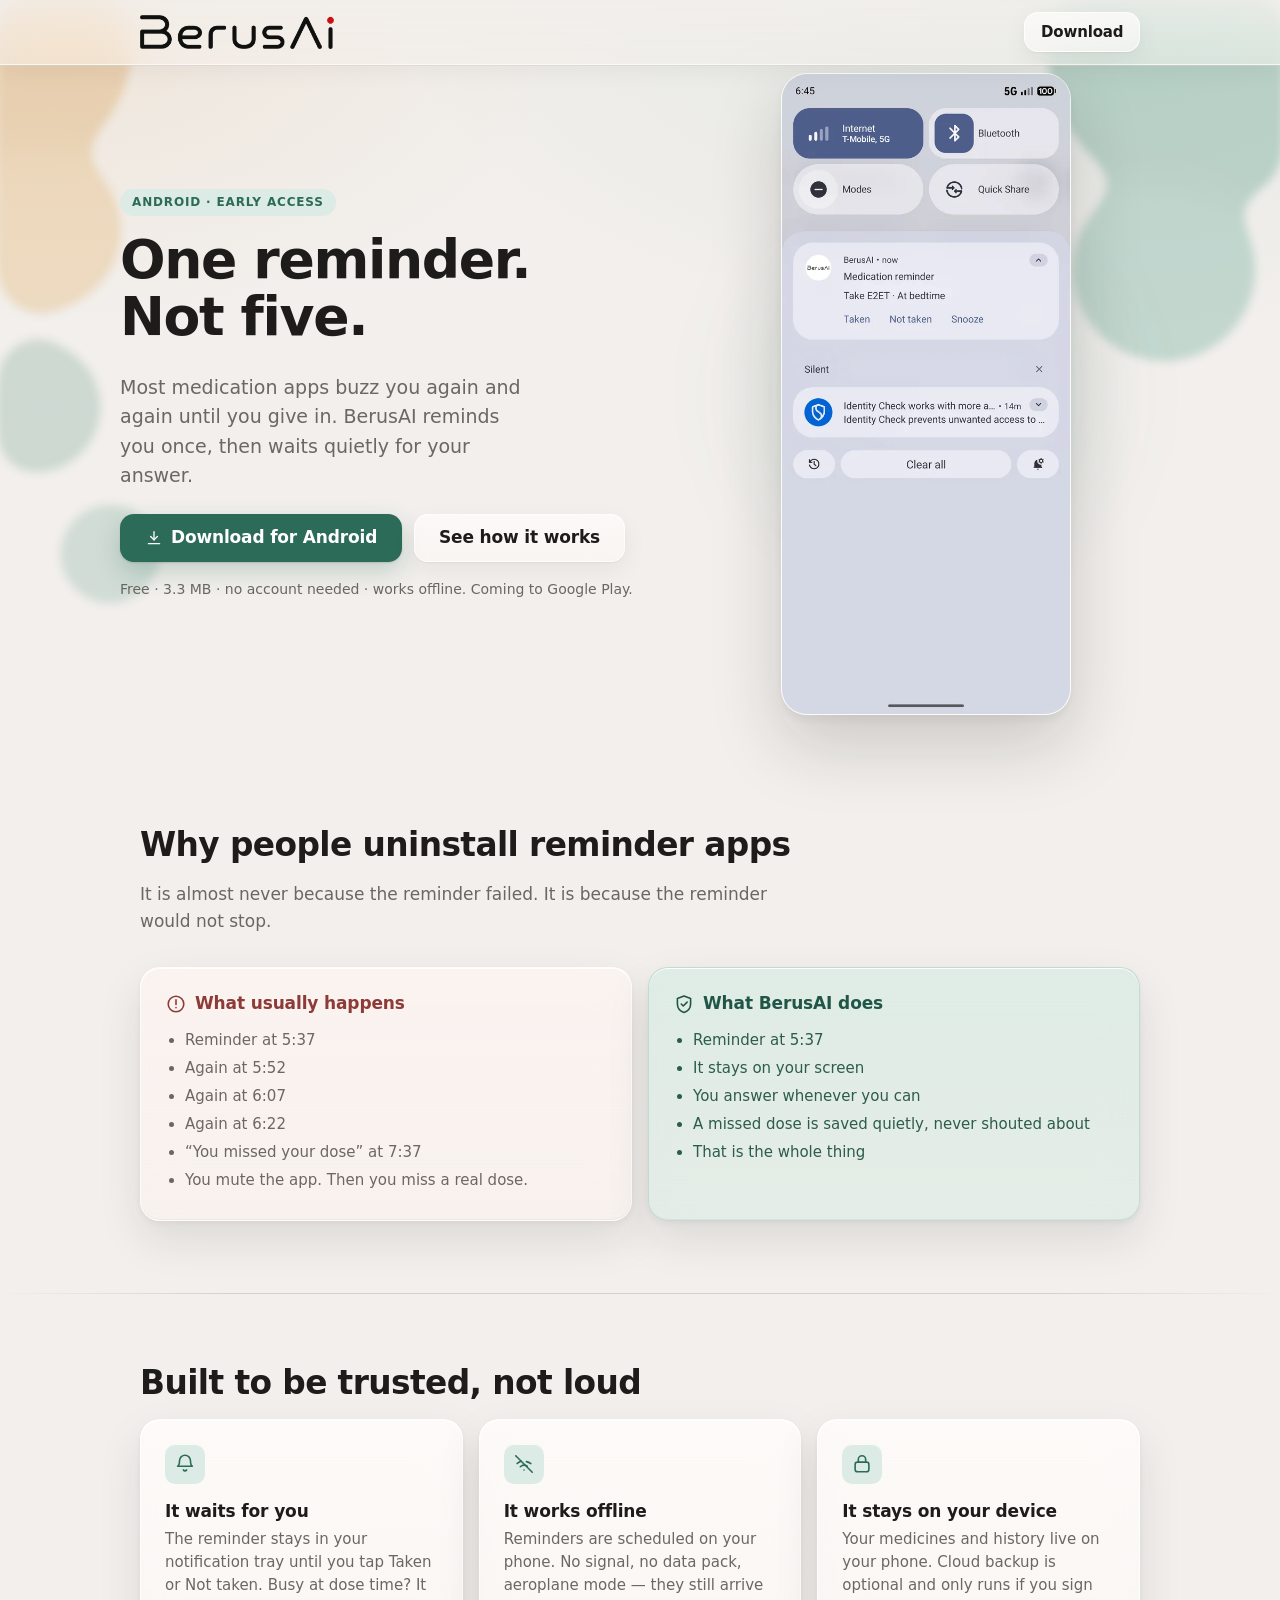
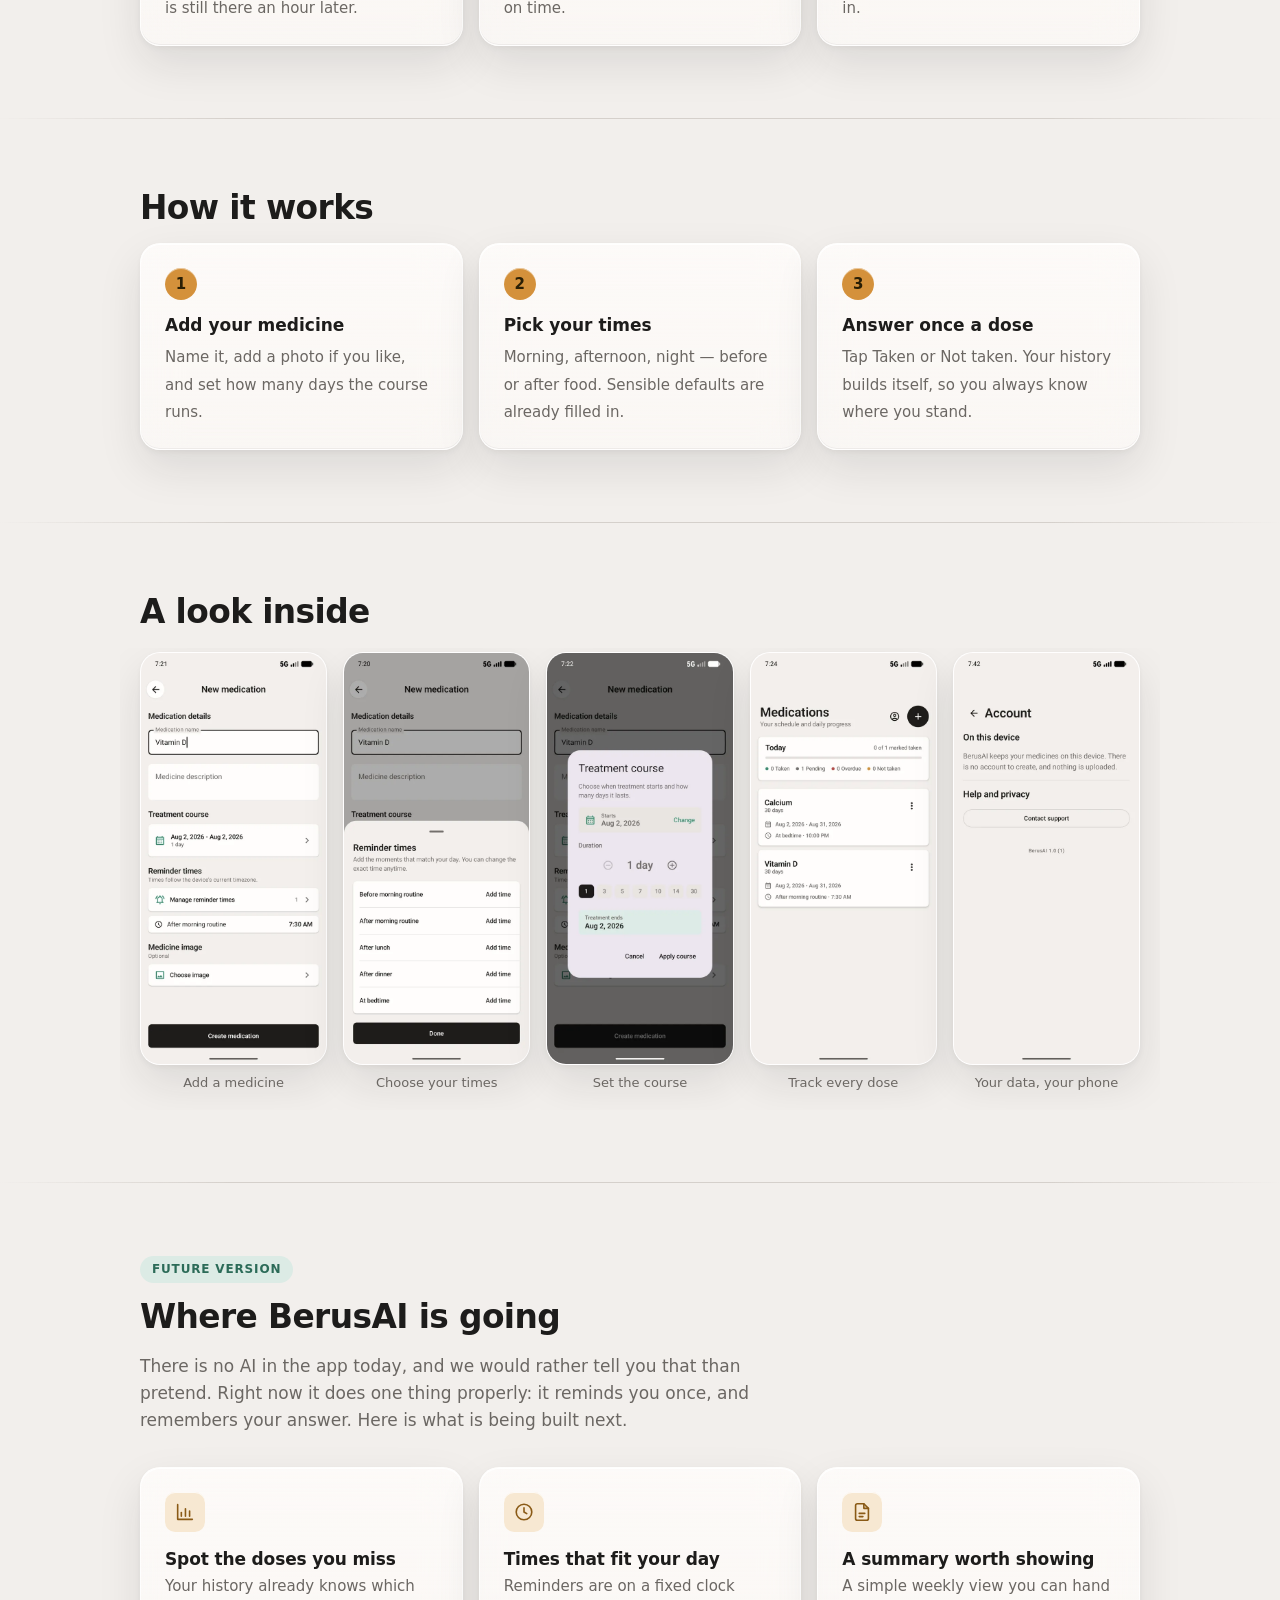
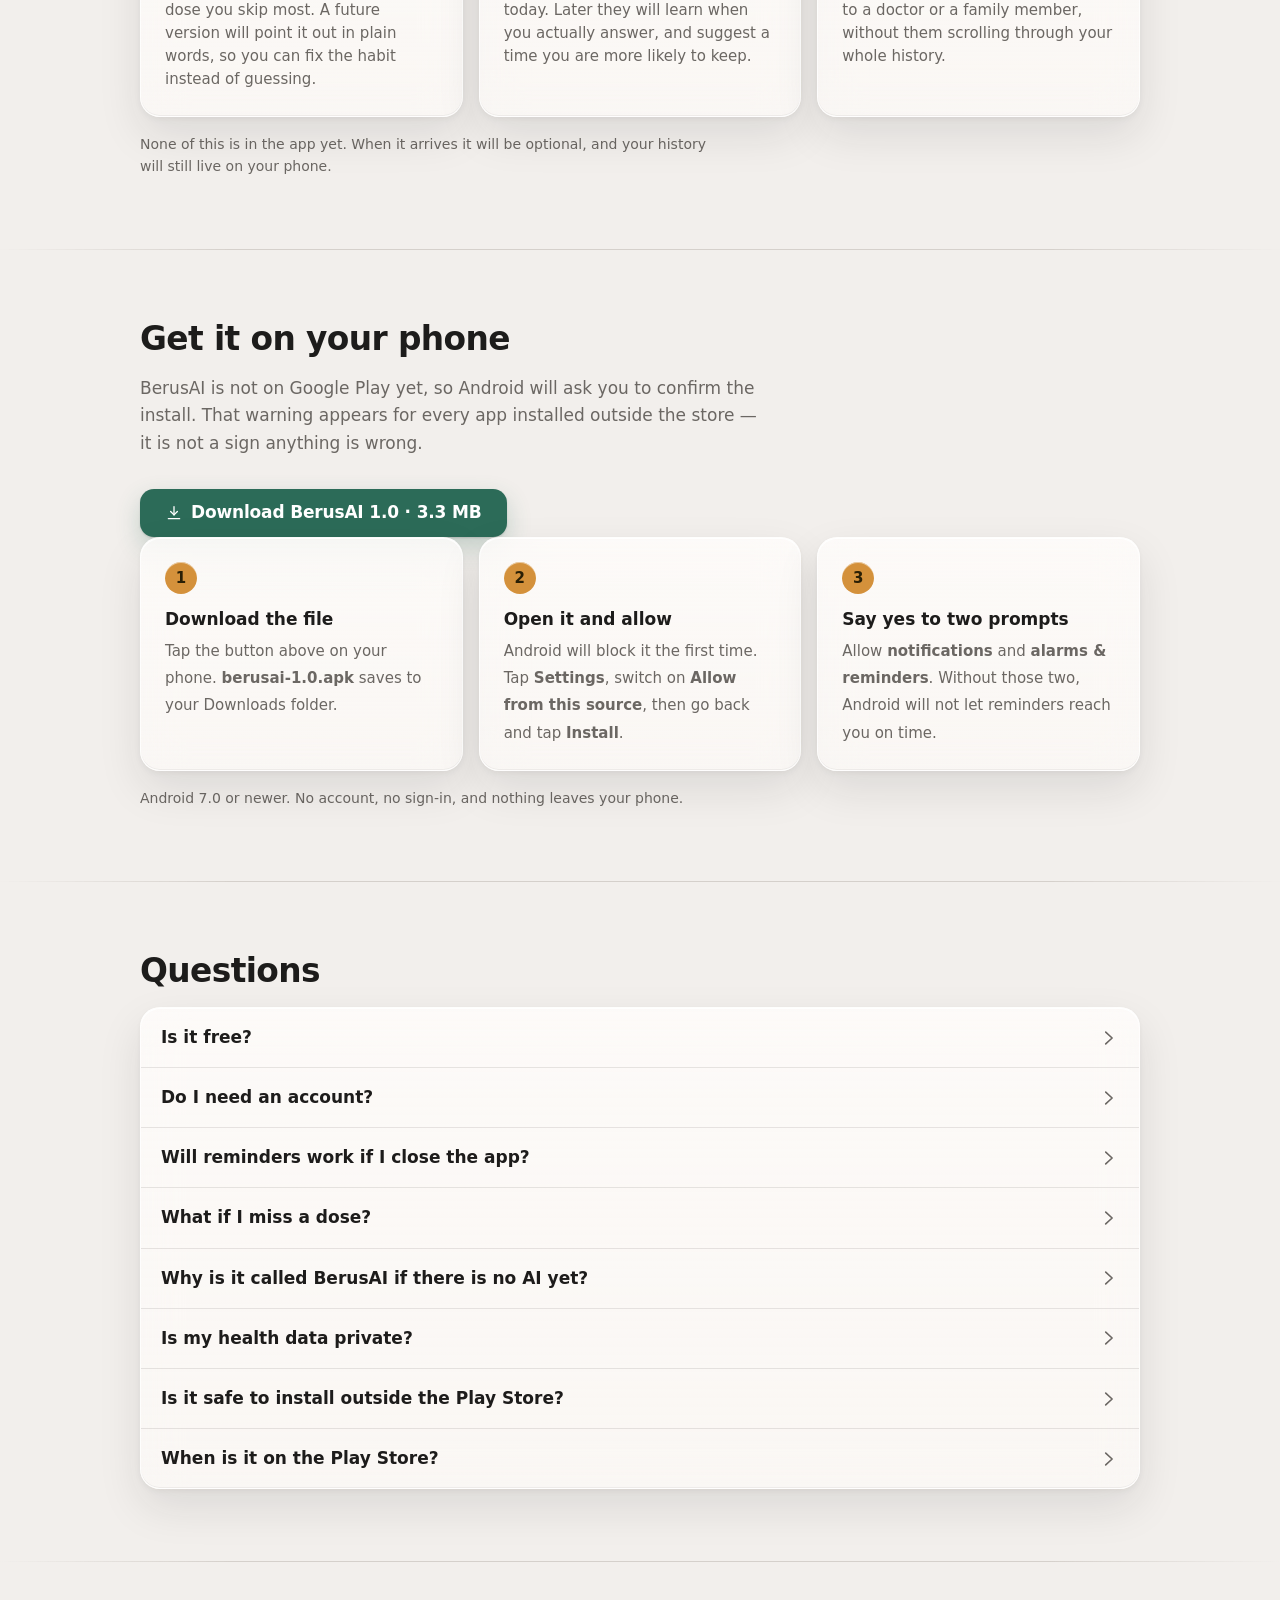
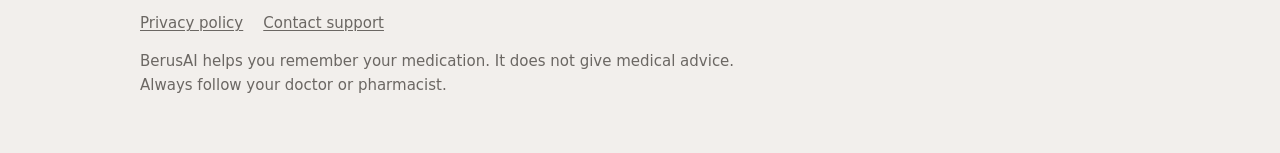
==== commit 0fbc1a4a: "One design system for the whole site, keyed to the app's palette Colours and type now come from the " ====
--- a/index.html
+++ b/index.html
@@ -19,261 +19,7 @@
 <meta name="twitter:description" content="Reminds you once per dose and waits for your answer. No nagging.">
 <meta name="twitter:image" content="https://gopib9119.github.io/berusai-site/assets/social-card.png">
 
-<style>
-:root{
-  --canvas:#f2efec; --surface:#fffdfc; --ink:#1d1c1b; --muted:#69635f;
-  --line:#d8d1cc; --green:#2f725f; --green-soft:#dcebe5; --amber:#f3c875;
-  --radius:18px; --max:1040px;
-  --lift:0 1px 2px rgba(29,28,27,.05), 0 8px 24px rgba(29,28,27,.06);
-  --lift-strong:0 2px 4px rgba(29,28,27,.06), 0 18px 44px rgba(29,28,27,.10);
-
-  /* Liquid glass: a translucent pane with a lit top edge and a shadowed bottom one. */
-  --glass:linear-gradient(180deg, rgba(255,253,252,.76), rgba(255,253,252,.55));
-  --glass-edge:rgba(255,255,255,.72);
-  --glass-blur:blur(22px) saturate(180%);
-  --glass-lift:
-    inset 0 1px 0 rgba(255,255,255,.92),
-    inset 0 -1px 0 rgba(29,28,27,.05),
-    0 2px 6px rgba(29,28,27,.05),
-    0 18px 44px rgba(29,28,27,.10);
-}
-*{box-sizing:border-box}
-html{-webkit-text-size-adjust:100%}
-body{
-  margin:0; color:var(--ink);
-  /* Flat colour is what made this read as unfinished; these washes give the page depth. */
-  background:
-    radial-gradient(1100px 620px at 82% -5%, rgba(47,114,95,.09), transparent 62%),
-    radial-gradient(900px 520px at 4% 2%, rgba(243,200,117,.12), transparent 58%),
-    var(--canvas);
-  background-attachment:fixed;
-  font-family:"Avenir Next","Segoe UI",system-ui,-apple-system,sans-serif;
-  font-size:17px; line-height:1.65;
-}
-h1,h2,h3{font-family:Georgia,"Times New Roman",serif; line-height:1.2; margin:0 0 .5em}
-/* Tracking is size-specific: large text reads too loose, small text too tight. */
-h1{font-size:clamp(2rem,6vw,3.3rem); line-height:1.05; letter-spacing:-.022em}
-h2{font-size:clamp(1.5rem,4vw,2.1rem); line-height:1.12; letter-spacing:-.014em}
-h3{font-size:1.15rem; line-height:1.25; letter-spacing:-.006em}
-p{margin:0 0 1em}
-a{color:var(--green)}
-/* width/height attrs reserve space; height:auto keeps the real aspect ratio. */
-img{max-width:100%; height:auto}
-.wrap{max-width:var(--max); margin:0 auto; padding:0 22px}
-.sr{position:absolute;width:1px;height:1px;overflow:hidden;clip:rect(0 0 0 0)}
-
-/* Droplets. The gooey filter blurs this layer then hardens its alpha again, so two
-   blobs that drift close stop being two shapes and pull a neck between them, the way
-   water does. The blobs have to be opaque for that to work — the layer is what fades. */
-.drops{
-  position:fixed; inset:0; z-index:-1; pointer-events:none; overflow:hidden;
-  /* goo merges them; the small blur only takes the aliasing off the edge. */
-  filter:url(#goo) blur(4px); opacity:.28;
-}
-.drops i{position:absolute; display:block; border-radius:50%; will-change:transform}
-/* Every drop has a neighbour close enough to fuse with. A lone blob just reads as a dot. */
-.d1{width:300px;height:300px;background:#2f725f;top:-100px;right:-70px; animation:d1 19s ease-in-out infinite}
-.d2{width:180px;height:180px;background:#3f8a73;top:180px; right:2%;    animation:d2 23s ease-in-out infinite}
-.d3{width:250px;height:250px;background:#f3c875;top:-80px; left:-120px; animation:d3 27s ease-in-out infinite}
-.d4{width:160px;height:160px;background:#e9b95c;top:150px; left:-40px;  animation:d4 21s ease-in-out infinite}
-/* The traveller: it rises to touch the amber pair, then falls back to the green one,
-   so the two colours are briefly joined by a single thread of liquid. */
-.d5{width:130px;height:130px;background:#6fa08e;top:38%;   left:-30px;  animation:d5 25s ease-in-out infinite}
-.d6{width:100px;height:100px;background:#7fae9d;top:56%;   left:60px;   animation:d6 29s ease-in-out infinite}
-
-@keyframes d1{0%,100%{transform:translate(0,0) scale(1)} 50%{transform:translate(-60px,110px) scale(1.08)}}
-@keyframes d2{0%,100%{transform:translate(0,0) scale(1)} 50%{transform:translate(40px,-90px) scale(.9)}}
-@keyframes d3{0%,100%{transform:translate(0,0) scale(1)} 50%{transform:translate(70px,120px) scale(1.06)}}
-@keyframes d4{0%,100%{transform:translate(0,0) scale(1)} 50%{transform:translate(-40px,-110px) scale(1.12)}}
-@keyframes d5{
-  0%,100%{transform:translate(0,0) scale(1)}
-  40%{transform:translate(26px,-124px) scale(.88)}
-  72%{transform:translate(-14px,34px) scale(1.06)}
-}
-@keyframes d6{0%,100%{transform:translate(0,0) scale(1)} 50%{transform:translate(-44px,-62px) scale(1.1)}}
-/* Fewer and smaller on phones — the filter is repainted on every frame, and the
-   content runs edge to edge there, so the tint has to stay lighter. */
-@media(max-width:900px){
-  .drops{opacity:.17}
-  /* Scoped, because ".drops i" would otherwise out-specify a bare ".d2". */
-  .drops i.d2, .drops i.d4{display:none}
-  .d1{width:210px;height:210px}
-  .d3{width:170px;height:170px}
-  .d5{width:110px;height:110px}
-  .d6{width:84px;height:84px}
-}
-
-/* Translucent chrome: content scrolls under it rather than being cut off by a solid strip. */
-header{
-  position:sticky; top:0; z-index:10; padding:16px 0;
-  background:linear-gradient(180deg, rgba(242,239,236,.82), rgba(242,239,236,.6));
-  backdrop-filter:var(--glass-blur);
-  -webkit-backdrop-filter:var(--glass-blur);
-  border-bottom:1px solid rgba(255,255,255,.6);
-  box-shadow:0 1px 0 rgba(216,209,204,.45), 0 8px 24px rgba(29,28,27,.045);
-}
-.brand{display:inline-block; text-decoration:none; line-height:0}
-.brand img{height:36px; width:auto; display:block}
-
-.hero{padding:8px 0 40px}
-.hero-grid{display:grid; gap:32px; align-items:center}
-@media(min-width:860px){.hero-grid{grid-template-columns:1.05fr .95fr; gap:48px}}
-.lede{font-size:1.16rem; color:var(--muted); max-width:34ch}
-.pill{
-  display:inline-block; background:var(--green-soft); color:var(--green);
-  font-size:.8rem; font-weight:600; letter-spacing:.06em; text-transform:uppercase;
-  padding:6px 13px; border-radius:999px; margin-bottom:18px;
-}
-.cta{display:flex; flex-wrap:wrap; gap:12px; margin-top:26px}
-.btn{
-  display:inline-block; padding:14px 26px; border-radius:var(--radius);
-  text-decoration:none; font-weight:600; font-size:1rem; border:1px solid transparent;
-  /* Feedback belongs on the press, not the release. */
-  transition:transform 100ms ease-out, background-color 160ms ease-out;
-  will-change:transform;
-}
-.btn:active{transform:scale(.97)}
-.btn-primary{background:var(--green); color:#fff}
-.btn-primary:hover{background:#255c4c}
-.btn-ghost{background:transparent; color:var(--ink); border-color:var(--line)}
-.btn-ghost:hover{border-color:var(--ink)}
-.note{font-size:.9rem; color:var(--muted); margin-top:14px}
-
-.shot-hero{
-  width:100%; max-width:290px; margin:0 auto; display:block;
-  border-radius:26px; border:1px solid rgba(216,209,204,.7);
-  box-shadow:0 4px 10px rgba(29,28,27,.06), 0 30px 70px rgba(29,28,27,.18);
-}
-/* A soft glow behind the device so it sits in the page rather than on top of it. */
-.hero-shot-wrap{position:relative; display:grid; place-items:center}
-.hero-shot-wrap::before{
-  content:""; position:absolute; width:78%; height:70%; border-radius:50%;
-  background:radial-gradient(circle, rgba(47,114,95,.26), transparent 68%);
-  filter:blur(46px);
-}
-.hero-shot-wrap img{position:relative}
-
-/* A soft edge where sections meet, rather than a hard 1px rule across the page. */
-section{padding:60px 0; position:relative}
-section + section::before{
-  content:""; position:absolute; inset:0 0 auto 0; height:1px;
-  background:linear-gradient(90deg, transparent, var(--line) 18%, var(--line) 82%, transparent);
-}
-.section-lede{color:var(--muted); max-width:56ch; margin-bottom:34px}
-
-.cards{display:grid; gap:18px}
-@media(min-width:700px){.cards{grid-template-columns:repeat(3,1fr)}}
-.card{
-  background:var(--glass); border:1px solid var(--glass-edge);
-  backdrop-filter:var(--glass-blur); -webkit-backdrop-filter:var(--glass-blur);
-  border-radius:var(--radius); padding:26px; box-shadow:var(--glass-lift);
-}
-.card h3{margin-bottom:.35em}
-.card p{margin:0; color:var(--muted); font-size:.97rem}
-
-.compare{display:grid; gap:18px; margin-top:8px}
-@media(min-width:700px){.compare{grid-template-columns:1fr 1fr}}
-.box{
-  border-radius:var(--radius); padding:26px; border:1px solid var(--glass-edge);
-  background:var(--glass); box-shadow:var(--glass-lift);
-  backdrop-filter:var(--glass-blur); -webkit-backdrop-filter:var(--glass-blur);
-}
-.box.bad{background:linear-gradient(180deg, rgba(251,243,240,.84), rgba(251,243,240,.6))}
-.box.good{
-  background:linear-gradient(180deg, rgba(220,235,229,.86), rgba(220,235,229,.62));
-  border-color:rgba(188,217,205,.85);
-}
-.box h3{margin-bottom:.6em}
-.box ul{margin:0; padding-left:20px; color:var(--muted); font-size:.97rem}
-.box li{margin-bottom:.35em}
-.box.good ul{color:#2c5c4d}
-
-.strip{
-  display:flex; gap:16px; overflow-x:auto; padding:4px 22px 18px;
-  scroll-snap-type:x mandatory; max-width:var(--max); margin:0 auto;
-  /* "safe" keeps the first item reachable if the row ever overflows and scrolls */
-  justify-content:safe center;
-}
-.strip figure{margin:0; flex:0 0 210px; scroll-snap-align:center}
-/* Above mobile the five shots share the row, so they always fit and stay centred.
-   min-width stops them shrinking illegibly on tablets; the row scrolls instead. */
-@media(min-width:701px){.strip figure{flex:1 1 0; max-width:190px; min-width:150px}}
-.strip img{width:100%; border-radius:20px; border:1px solid var(--glass-edge); display:block; background:var(--surface); box-shadow:var(--glass-lift)}
-.strip figcaption{font-size:.85rem; color:var(--muted); margin-top:9px; text-align:center}
-
-ol.steps{counter-reset:s; list-style:none; padding:0; margin:0; display:grid; gap:18px}
-@media(min-width:700px){ol.steps{grid-template-columns:repeat(3,1fr)}}
-ol.steps li{
-  counter-increment:s; border-radius:var(--radius); padding:24px;
-  background:var(--glass); border:1px solid var(--glass-edge);
-  backdrop-filter:var(--glass-blur); -webkit-backdrop-filter:var(--glass-blur);
-  box-shadow:var(--glass-lift);
-}
-ol.steps li::before{
-  content:counter(s); display:grid; place-items:center; width:32px; height:32px;
-  border-radius:50%; background:var(--amber); color:#4a3a12; font-weight:700; margin-bottom:12px;
-}
-ol.steps strong{display:block; margin-bottom:.3em}
-ol.steps span{color:var(--muted); font-size:.97rem}
-
-details{
-  background:var(--glass); border:1px solid var(--glass-edge);
-  backdrop-filter:var(--glass-blur); -webkit-backdrop-filter:var(--glass-blur);
-  border-radius:var(--radius); padding:18px 22px; margin-bottom:12px; box-shadow:var(--glass-lift);
-}
-/* Padding grows the touch target to 44px; the negative margin keeps the visual spacing. */
-details summary{cursor:pointer; font-weight:600; list-style:none; padding:8px 0; margin:-8px 0}
-details summary::-webkit-details-marker{display:none}
-details summary::after{content:"+"; float:right; color:var(--muted); font-weight:400}
-details[open] summary::after{content:"–"}
-details p{margin:.8em 0 0; color:var(--muted); font-size:.97rem}
-
-footer{padding:36px 0 52px; color:var(--muted); font-size:.92rem; position:relative}
-footer::before{
-  content:""; position:absolute; inset:0 0 auto 0; height:1px;
-  background:linear-gradient(90deg, transparent, var(--line) 18%, var(--line) 82%, transparent);
-}
-footer a{color:var(--muted); display:inline-block; padding:10px 0}
-.foot-links{display:flex; flex-wrap:wrap; gap:18px; margin-bottom:6px}
-
-a:focus-visible, summary:focus-visible{outline:3px solid var(--green); outline-offset:3px; border-radius:4px}
-summary{transition:opacity 100ms ease-out}
-summary:active{opacity:.6}
-
-/* Reduced motion still gets feedback, just nothing vestibular. */
-@media (prefers-reduced-motion: reduce){
-  *{animation-duration:.01ms !important; animation-iteration-count:1 !important; scroll-behavior:auto !important}
-  .btn{transition:background-color 160ms ease-out}
-  .btn:active{transform:none}
-  .strip{scroll-snap-type:none}
-  /* The drops keep their shape, they just stop drifting. */
-  .drops i{animation:none}
-}
-/* Solid panes when translucency is unwanted, and no liquid moving behind them. */
-@media (prefers-reduced-transparency: reduce){
-  .drops{display:none}
-  header,.card,.box,details,ol.steps li{
-    background:var(--surface); border-color:var(--line); box-shadow:var(--lift);
-    backdrop-filter:none; -webkit-backdrop-filter:none;
-  }
-  header{background:var(--canvas)}
-  .box.bad{background:#fbf3f0}
-  .box.good{background:var(--green-soft); border-color:#bcd9cd}
-}
-@media (prefers-contrast: more){
-  :root{--muted:#4a4542; --line:#8c8580}
-  .drops{display:none}
-  header,.card,.box,details,ol.steps li{
-    background:var(--surface); backdrop-filter:none; -webkit-backdrop-filter:none;
-  }
-  header{background:var(--canvas)}
-  .card,.box,details{border-width:2px; border-color:var(--line)}
-}
-/* Without backdrop-filter the panes are just see-through, so make them solid instead. */
-@supports not ((backdrop-filter:blur(1px)) or (-webkit-backdrop-filter:blur(1px))){
-  header,.card,.box,details,ol.steps li{background:var(--surface)}
-}
-</style>
+<link rel="stylesheet" href="app.css">
 </head>
 <body>
 
@@ -282,6 +28,18 @@
     <feGaussianBlur in="SourceGraphic" stdDeviation="20" result="blur"/>
     <feColorMatrix in="blur" type="matrix" values="1 0 0 0 0  0 1 0 0 0  0 0 1 0 0  0 0 0 24 -10"/>
   </filter>
+
+  <symbol id="i-bell" viewBox="0 0 24 24"><path d="M18 8.5a6 6 0 1 0-12 0c0 4.8-2 6-2 6h16s-2-1.2-2-6"/><path d="M13.7 18.5a2 2 0 0 1-3.4 0"/></symbol>
+  <symbol id="i-offline" viewBox="0 0 24 24"><path d="M3 3l18 18"/><path d="M4.5 11.5a11 11 0 0 1 4.2-2.6"/><path d="M14.6 9.4a11 11 0 0 1 4.9 2.1"/><path d="M8 15a6 6 0 0 1 7.5-.6"/><path d="M12 18.5h.01"/></symbol>
+  <symbol id="i-lock" viewBox="0 0 24 24"><rect x="4.5" y="10" width="15" height="10.5" rx="2.5"/><path d="M8 10V7a4 4 0 0 1 8 0v3"/></symbol>
+  <symbol id="i-chart" viewBox="0 0 24 24"><path d="M4 4v16h16"/><path d="M8 16.5v-4"/><path d="M12.5 16.5v-8"/><path d="M17 16.5v-5.5"/></symbol>
+  <symbol id="i-clock" viewBox="0 0 24 24"><circle cx="12" cy="12" r="8.5"/><path d="M12 7.5V12l3 1.8"/></symbol>
+  <symbol id="i-doc" viewBox="0 0 24 24"><path d="M14 3H7a2 2 0 0 0-2 2v14a2 2 0 0 0 2 2h10a2 2 0 0 0 2-2V8z"/><path d="M14 3v5h5"/><path d="M9 13.5h6"/><path d="M9 17h4"/></symbol>
+  <symbol id="i-chevron" viewBox="0 0 24 24"><path d="M9.5 5.5l7 6.5-7 6.5"/></symbol>
+  <symbol id="i-download" viewBox="0 0 24 24"><path d="M12 3.5v11"/><path d="M7.5 10L12 14.5 16.5 10"/><path d="M4.5 19.5h15"/></symbol>
+  <symbol id="i-alert" viewBox="0 0 24 24"><circle cx="12" cy="12" r="8.5"/><path d="M12 7.5v5"/><path d="M12 16h.01"/></symbol>
+  <symbol id="i-shield" viewBox="0 0 24 24"><path d="M12 3.2l7.2 2.9v6c0 4.7-3.1 7.8-7.2 9.2-4.1-1.4-7.2-4.5-7.2-9.2v-6z"/><path d="M9 12l2.2 2.2L15.4 10"/></symbol>
+  <symbol id="i-arrow-left" viewBox="0 0 24 24"><path d="M15 5.5l-7 6.5 7 6.5"/></symbol>
 </defs></svg>
 
 <div class="drops" aria-hidden="true">
@@ -289,8 +47,9 @@
 </div>
 
 <header>
-  <div class="wrap">
+  <div class="wrap header-row">
     <a class="brand" href="./"><img src="assets/wordmark.webp" width="720" height="126" alt="BerusAI"></a>
+    <a class="btn btn-ghost btn-sm" href="#install">Download</a>
   </div>
 </header>
 
@@ -302,7 +61,7 @@
       <h1>One reminder.<br>Not five.</h1>
       <p class="lede">Most medication apps buzz you again and again until you give in. BerusAI reminds you once, then waits quietly for your answer.</p>
       <div class="cta">
-        <a class="btn btn-primary" href="#install">Download for Android</a>
+        <a class="btn btn-primary" href="#install"><svg class="ico ico-sm" aria-hidden="true"><use href="#i-download"/></svg>Download for Android</a>
         <a class="btn btn-ghost" href="#how">See how it works</a>
       </div>
       <p class="note">Free · 3.3 MB · no account needed · works offline. Coming to Google Play.</p>
@@ -319,7 +78,7 @@
     <p class="section-lede">It is almost never because the reminder failed. It is because the reminder would not stop.</p>
     <div class="compare">
       <div class="box bad">
-        <h3>What usually happens</h3>
+        <h3><svg class="ico" aria-hidden="true"><use href="#i-alert"/></svg>What usually happens</h3>
         <ul>
           <li>Reminder at 5:37</li>
           <li>Again at 5:52</li>
@@ -330,7 +89,7 @@
         </ul>
       </div>
       <div class="box good">
-        <h3>What BerusAI does</h3>
+        <h3><svg class="ico" aria-hidden="true"><use href="#i-shield"/></svg>What BerusAI does</h3>
         <ul>
           <li>Reminder at 5:37</li>
           <li>It stays on your screen</li>
@@ -348,14 +107,17 @@
     <h2>Built to be trusted, not loud</h2>
     <div class="cards">
       <div class="card">
+        <span class="ico-tile"><svg class="ico" aria-hidden="true"><use href="#i-bell"/></svg></span>
         <h3>It waits for you</h3>
         <p>The reminder stays in your notification tray until you tap Taken or Not taken. Busy at dose time? It is still there an hour later.</p>
       </div>
       <div class="card">
+        <span class="ico-tile"><svg class="ico" aria-hidden="true"><use href="#i-offline"/></svg></span>
         <h3>It works offline</h3>
-        <p>Reminders are scheduled on your phone. No signal, no data pack, aeroplane mode — they still arrive on time.</p>
-      </div>
-      <div class="card">
+        <p>Reminders are scheduled on your phone. No signal, no data pack, aeroplane mode &mdash; they still arrive on time.</p>
+      </div>
+      <div class="card">
+        <span class="ico-tile"><svg class="ico" aria-hidden="true"><use href="#i-lock"/></svg></span>
         <h3>It stays on your device</h3>
         <p>Your medicines and history live on your phone. Cloud backup is optional and only runs if you sign in.</p>
       </div>
@@ -392,14 +154,17 @@
     <p class="section-lede">There is no AI in the app today, and we would rather tell you that than pretend. Right now it does one thing properly: it reminds you once, and remembers your answer. Here is what is being built next.</p>
     <div class="cards">
       <div class="card">
+        <span class="ico-tile amber"><svg class="ico" aria-hidden="true"><use href="#i-chart"/></svg></span>
         <h3>Spot the doses you miss</h3>
         <p>Your history already knows which dose you skip most. A future version will point it out in plain words, so you can fix the habit instead of guessing.</p>
       </div>
       <div class="card">
+        <span class="ico-tile amber"><svg class="ico" aria-hidden="true"><use href="#i-clock"/></svg></span>
         <h3>Times that fit your day</h3>
         <p>Reminders are on a fixed clock today. Later they will learn when you actually answer, and suggest a time you are more likely to keep.</p>
       </div>
       <div class="card">
+        <span class="ico-tile amber"><svg class="ico" aria-hidden="true"><use href="#i-doc"/></svg></span>
         <h3>A summary worth showing</h3>
         <p>A simple weekly view you can hand to a doctor or a family member, without them scrolling through your whole history.</p>
       </div>
@@ -413,7 +178,7 @@
     <h2>Get it on your phone</h2>
     <p class="section-lede">BerusAI is not on Google Play yet, so Android will ask you to confirm the install. That warning appears for every app installed outside the store — it is not a sign anything is wrong.</p>
     <div class="cta">
-      <a class="btn btn-primary" href="https://github.com/GopiB9119/berusai-site/releases/download/v1.0/berusai-1.0.apk">Download BerusAI 1.0 · 3.3 MB</a>
+      <a class="btn btn-primary" href="https://github.com/GopiB9119/berusai-site/releases/download/v1.0/berusai-1.0.apk"><svg class="ico ico-sm" aria-hidden="true"><use href="#i-download"/></svg>Download BerusAI 1.0 &middot; 3.3 MB</a>
     </div>
     <ol class="steps">
       <li><strong>Download the file</strong><span>Tap the button above on your phone. <b>berusai-1.0.apk</b> saves to your Downloads folder.</span></li>
@@ -427,14 +192,16 @@
 <section id="faq">
   <div class="wrap">
     <h2>Questions</h2>
-    <details><summary>Is it free?</summary><p>Yes. BerusAI is free to use, with no ads and nothing to unlock.</p></details>
-    <details><summary>Do I need an account?</summary><p>No. You can add medicines and get reminders without signing in. Signing in only adds optional cloud backup so you can restore on a new phone.</p></details>
-    <details><summary>Will reminders work if I close the app?</summary><p>Yes. Reminders are scheduled with the Android system, so they arrive whether the app is open, closed, or the phone was restarted.</p></details>
-    <details><summary>What if I miss a dose?</summary><p>The app quietly records it as missed so your history stays accurate. It will not send you an extra notification about it.</p></details>
-    <details><summary>Why is it called BerusAI if there is no AI yet?</summary><p>Because of where it is heading, not where it is today. The reminders you get now are plain scheduling, done carefully. The smarter parts described above are still being built, and we would rather be straight with you than claim something the app cannot do.</p></details>
-    <details><summary>Is my health data private?</summary><p>Your medicines and dose history are stored on your phone. Nothing is shared with advertisers, and nothing is sold. Cloud backup runs only if you choose to sign in.</p></details>
-    <details><summary>Is it safe to install outside the Play Store?</summary><p>The file is signed with our own certificate, so Android can confirm it has not been tampered with, and it is built in release mode so nobody can read your medication data off the phone. You are trusting us rather than Google's review, which is a fair thing to weigh. If you would rather wait for the Play Store version, email us and we will tell you when it is live.</p></details>
-    <details><summary>When is it on the Play Store?</summary><p>It is in final testing now. Email us and we will tell you the day it goes live.</p></details>
+    <div class="faq">
+      <details><summary><span>Is it free?</span><svg class="ico" aria-hidden="true"><use href="#i-chevron"/></svg></summary><p>Yes. BerusAI is free to use, with no ads and nothing to unlock.</p></details>
+      <details><summary><span>Do I need an account?</span><svg class="ico" aria-hidden="true"><use href="#i-chevron"/></svg></summary><p>No. You can add medicines and get reminders without signing in. Signing in only adds optional cloud backup so you can restore on a new phone.</p></details>
+      <details><summary><span>Will reminders work if I close the app?</span><svg class="ico" aria-hidden="true"><use href="#i-chevron"/></svg></summary><p>Yes. Reminders are scheduled with the Android system, so they arrive whether the app is open, closed, or the phone was restarted.</p></details>
+      <details><summary><span>What if I miss a dose?</span><svg class="ico" aria-hidden="true"><use href="#i-chevron"/></svg></summary><p>The app quietly records it as missed so your history stays accurate. It will not send you an extra notification about it.</p></details>
+      <details><summary><span>Why is it called BerusAI if there is no AI yet?</span><svg class="ico" aria-hidden="true"><use href="#i-chevron"/></svg></summary><p>Because of where it is heading, not where it is today. The reminders you get now are plain scheduling, done carefully. The smarter parts described above are still being built, and we would rather be straight with you than claim something the app cannot do.</p></details>
+      <details><summary><span>Is my health data private?</span><svg class="ico" aria-hidden="true"><use href="#i-chevron"/></svg></summary><p>Your medicines and dose history are stored on your phone. Nothing is shared with advertisers, and nothing is sold. Cloud backup runs only if you choose to sign in.</p></details>
+      <details><summary><span>Is it safe to install outside the Play Store?</span><svg class="ico" aria-hidden="true"><use href="#i-chevron"/></svg></summary><p>The file is signed with our own certificate, so Android can confirm it has not been tampered with, and it is built in release mode so nobody can read your medication data off the phone. You are trusting us rather than Google's review, which is a fair thing to weigh. If you would rather wait for the Play Store version, email us and we will tell you when it is live.</p></details>
+      <details><summary><span>When is it on the Play Store?</span><svg class="ico" aria-hidden="true"><use href="#i-chevron"/></svg></summary><p>It is in final testing now. Email us and we will tell you the day it goes live.</p></details>
+    </div>
   </div>
 </section>
 </main>
--- a/app.css
+++ b/app.css
@@ -0,0 +1,354 @@
+/* BerusAI design system — shared by index.html and privacy.html.
+   Colours, type scale and weights mirror the Android app (ui/theme/Color.kt, Type.kt)
+   so the site and the product read as one thing. */
+
+:root{
+  /* Straight from the app's Color.kt. */
+  --canvas:#F2EFEC;
+  --surface:#FFFDFC;
+  --surface-muted:#E9E5E1;
+  --ink:#1D1C1B;
+  --outline:#D5D0CB;
+  --brand:#3B8C73;
+  --brand-soft:#DCEBE5;
+  --amber:#D4913B;
+  --error:#B74C46;
+
+  /* The app's accent and muted ink are a touch light for text on a bright page, so
+     text uses these darker siblings. Fills, icons and tints keep the app values. */
+  --brand-deep:#2C6B58;   /* 6.2:1 on white, 5.2:1 on canvas */
+  --muted:#6B6763;        /* 4.9:1 on canvas */
+  --on-amber:#2A1F05;     /* 5.9:1 on --amber */
+
+  --hairline:rgba(29,28,27,.10);
+
+  /* Liquid glass: a translucent pane with a lit top edge and a shadowed bottom one. */
+  --glass:linear-gradient(180deg, rgba(255,253,252,.78), rgba(255,253,252,.56));
+  --glass-edge:rgba(255,255,255,.74);
+  --glass-blur:blur(22px) saturate(180%);
+  --glass-lift:
+    inset 0 1px 0 rgba(255,255,255,.94),
+    inset 0 -1px 0 rgba(29,28,27,.05),
+    0 2px 6px rgba(29,28,27,.05),
+    0 18px 44px rgba(29,28,27,.10);
+  --lift:0 1px 2px rgba(29,28,27,.05), 0 8px 24px rgba(29,28,27,.06);
+
+  /* Apple's system faces where they exist, the platform's own everywhere else. */
+  --font:-apple-system,BlinkMacSystemFont,"SF Pro Text","Segoe UI Variable Text","Segoe UI",system-ui,Roboto,"Helvetica Neue",Arial,sans-serif;
+  --font-display:-apple-system,BlinkMacSystemFont,"SF Pro Display","Segoe UI Variable Display","Segoe UI",system-ui,Roboto,"Helvetica Neue",Arial,sans-serif;
+
+  /* Everything sits on a 4px grid. */
+  --s1:4px; --s2:8px; --s3:12px; --s4:16px; --s5:20px;
+  --s6:24px; --s7:32px; --s8:40px; --s9:56px; --s10:72px;
+
+  --r-sm:10px; --r-md:14px; --r-lg:20px; --r-xl:26px; --r-pill:999px;
+  --max:1040px; --measure:66ch;
+}
+
+*{box-sizing:border-box}
+html{-webkit-text-size-adjust:100%}
+
+body{
+  margin:0; color:var(--ink);
+  font-family:var(--font);
+  font-size:17px; line-height:1.6;
+  -webkit-font-smoothing:antialiased;
+  -moz-osx-font-smoothing:grayscale;
+  background:
+    radial-gradient(1100px 620px at 82% -5%, rgba(59,140,115,.09), transparent 62%),
+    radial-gradient(900px 520px at 4% 2%, rgba(212,145,59,.10), transparent 58%),
+    var(--canvas);
+  background-attachment:fixed;
+}
+
+/* ---------- Type ---------- */
+/* Weights and tracking follow the app: semibold headings, tighter as size grows. */
+h1,h2,h3,h4{font-family:var(--font-display); font-weight:600; margin:0 0 .5em; color:var(--ink)}
+h1{font-size:clamp(2.1rem,6vw,3.35rem); line-height:1.06; letter-spacing:-.025em}
+h2{font-size:clamp(1.5rem,3.6vw,2.05rem); line-height:1.14; letter-spacing:-.018em}
+h3{font-size:1.0625rem; line-height:1.4; letter-spacing:-.008em}
+h4{font-size:.9375rem; line-height:1.4; letter-spacing:-.004em}
+p{margin:0 0 1em; max-width:var(--measure)}
+p:last-child{margin-bottom:0}
+strong{font-weight:600}
+small{font-size:.875rem}
+a{color:var(--brand-deep); text-underline-offset:2px}
+
+.eyebrow{
+  font-size:.75rem; font-weight:600; letter-spacing:.07em; text-transform:uppercase;
+  color:var(--brand-deep); margin:0 0 var(--s2);
+}
+.lede{font-size:1.1875rem; line-height:1.55; color:var(--muted); max-width:34ch}
+.section-lede{color:var(--muted); max-width:58ch; margin-bottom:var(--s7)}
+.note{font-size:.875rem; color:var(--muted); margin-top:var(--s4)}
+
+img{max-width:100%; height:auto}
+.sr{position:absolute;width:1px;height:1px;overflow:hidden;clip:rect(0 0 0 0)}
+
+/* ---------- Layout ---------- */
+.wrap{max-width:var(--max); margin:0 auto; padding:0 var(--s5)}
+section{padding:var(--s10) 0; position:relative}
+section + section::before{
+  content:""; position:absolute; inset:0 0 auto 0; height:1px;
+  background:linear-gradient(90deg, transparent, var(--outline) 18%, var(--outline) 82%, transparent);
+}
+
+/* ---------- Liquid droplets ---------- */
+/* The goo filter blurs this layer then hardens its alpha again, so drops that drift
+   close stop being two shapes and pull a neck between them, the way water does.
+   The blobs have to be opaque for that to work — the layer is what fades. */
+.drops{
+  position:fixed; inset:0; z-index:-1; pointer-events:none; overflow:hidden;
+  filter:url(#goo) blur(4px); opacity:.28;
+}
+.drops i{position:absolute; display:block; border-radius:50%; will-change:transform}
+/* Every drop has a neighbour close enough to fuse with. A lone blob just reads as a dot. */
+.d1{width:300px;height:300px;background:#3B8C73;top:-100px;right:-70px; animation:d1 19s ease-in-out infinite}
+.d2{width:180px;height:180px;background:#4E9C84;top:180px; right:2%;    animation:d2 23s ease-in-out infinite}
+.d3{width:250px;height:250px;background:#D4913B;top:-80px; left:-120px; animation:d3 27s ease-in-out infinite}
+.d4{width:160px;height:160px;background:#E0A957;top:150px;left:-40px;  animation:d4 21s ease-in-out infinite}
+.d5{width:130px;height:130px;background:#6FA08E;top:38%;   left:-30px;  animation:d5 25s ease-in-out infinite}
+.d6{width:100px;height:100px;background:#7FAE9D;top:56%;   left:60px;   animation:d6 29s ease-in-out infinite}
+
+@keyframes d1{0%,100%{transform:translate(0,0) scale(1)} 50%{transform:translate(-60px,110px) scale(1.08)}}
+@keyframes d2{0%,100%{transform:translate(0,0) scale(1)} 50%{transform:translate(40px,-90px) scale(.9)}}
+@keyframes d3{0%,100%{transform:translate(0,0) scale(1)} 50%{transform:translate(70px,120px) scale(1.06)}}
+@keyframes d4{0%,100%{transform:translate(0,0) scale(1)} 50%{transform:translate(-40px,-110px) scale(1.12)}}
+@keyframes d5{
+  0%,100%{transform:translate(0,0) scale(1)}
+  40%{transform:translate(26px,-124px) scale(.88)}
+  72%{transform:translate(-14px,34px) scale(1.06)}
+}
+@keyframes d6{0%,100%{transform:translate(0,0) scale(1)} 50%{transform:translate(-44px,-62px) scale(1.1)}}
+
+/* ---------- Header ---------- */
+header{
+  position:sticky; top:0; z-index:10; padding:var(--s3) 0;
+  background:linear-gradient(180deg, rgba(242,239,236,.84), rgba(242,239,236,.62));
+  backdrop-filter:var(--glass-blur); -webkit-backdrop-filter:var(--glass-blur);
+  border-bottom:1px solid rgba(255,255,255,.6);
+  box-shadow:0 1px 0 rgba(213,208,203,.5), 0 8px 24px rgba(29,28,27,.045);
+}
+.header-row{display:flex; align-items:center; justify-content:space-between; gap:var(--s4)}
+.brand{display:inline-block; text-decoration:none; line-height:0}
+.brand img{height:34px; width:auto; display:block}
+
+/* ---------- Hero ---------- */
+.hero{padding:var(--s2) 0 var(--s8)}
+.hero-grid{display:grid; gap:var(--s7); align-items:center}
+@media(min-width:880px){.hero-grid{grid-template-columns:1.05fr .95fr; gap:var(--s9)}}
+/* A soft glow behind the device so it sits in the page rather than on top of it. */
+.hero-shot-wrap{position:relative; display:grid; place-items:center}
+.hero-shot-wrap::before{
+  content:""; position:absolute; width:78%; height:70%; border-radius:50%;
+  background:radial-gradient(circle, rgba(59,140,115,.26), transparent 68%);
+  filter:blur(46px);
+}
+.hero-shot-wrap img{position:relative}
+.shot-hero{
+  width:100%; max-width:290px; margin:0 auto; display:block;
+  border-radius:var(--r-xl); border:1px solid var(--glass-edge);
+  box-shadow:0 4px 10px rgba(29,28,27,.06), 0 30px 70px rgba(29,28,27,.18);
+}
+
+/* ---------- Icons ---------- */
+.ico{
+  width:22px; height:22px; flex:none; display:block;
+  fill:none; stroke:currentColor; stroke-width:1.75;
+  stroke-linecap:round; stroke-linejoin:round;
+}
+.ico-sm{width:18px; height:18px}
+/* A tinted tile behind the glyph, the way an iOS settings row reads. */
+.ico-tile{
+  width:40px; height:40px; border-radius:var(--r-sm); display:grid; place-items:center;
+  background:var(--brand-soft); color:var(--brand-deep); margin-bottom:var(--s4);
+  box-shadow:inset 0 1px 0 rgba(255,255,255,.8);
+}
+.ico-tile.amber{background:#F7E8D2; color:#8A5A16}
+
+/* ---------- Buttons ---------- */
+.cta{display:flex; flex-wrap:wrap; gap:var(--s3); margin-top:var(--s6)}
+.btn{
+  display:inline-flex; align-items:center; justify-content:center; gap:var(--s2);
+  min-height:48px; padding:0 var(--s6); border-radius:var(--r-md);
+  font-family:var(--font); font-size:1.0625rem; font-weight:600; letter-spacing:-.01em;
+  text-decoration:none; border:1px solid transparent; cursor:pointer;
+  /* Feedback belongs on the press, not the release. */
+  transition:transform 100ms ease-out, background-color 160ms ease-out, border-color 160ms ease-out;
+  will-change:transform;
+}
+.btn:active{transform:scale(.97)}
+.btn-primary{background:var(--brand-deep); color:#fff; box-shadow:0 1px 2px rgba(29,28,27,.14), 0 10px 24px rgba(44,107,88,.24)}
+.btn-primary:hover{background:#245a4a}
+.btn-ghost{
+  background:linear-gradient(180deg, rgba(255,253,252,.7), rgba(255,253,252,.45));
+  backdrop-filter:var(--glass-blur); -webkit-backdrop-filter:var(--glass-blur);
+  color:var(--ink); border-color:var(--glass-edge); box-shadow:var(--lift);
+}
+.btn-ghost:hover{border-color:var(--outline)}
+.btn-sm{min-height:40px; padding:0 var(--s4); font-size:.9375rem}
+@media(max-width:520px){.btn-sm{display:none}}
+
+.pill{
+  display:inline-block; background:var(--brand-soft); color:var(--brand-deep);
+  font-size:.75rem; font-weight:600; letter-spacing:.07em; text-transform:uppercase;
+  padding:var(--s1) var(--s3); border-radius:var(--r-pill); margin-bottom:var(--s4);
+}
+
+/* ---------- Panes ---------- */
+.card,.box,.faq,ol.steps li,.prose-card{
+  background:var(--glass); border:1px solid var(--glass-edge);
+  backdrop-filter:var(--glass-blur); -webkit-backdrop-filter:var(--glass-blur);
+  border-radius:var(--r-lg); box-shadow:var(--glass-lift);
+}
+.cards{display:grid; gap:var(--s4)}
+@media(min-width:760px){.cards{grid-template-columns:repeat(3,1fr)}}
+.card{padding:var(--s6)}
+.card h3{margin-bottom:var(--s1)}
+.card p{margin:0; color:var(--muted); font-size:.9375rem; line-height:1.55}
+
+.compare{display:grid; gap:var(--s4)}
+@media(min-width:760px){.compare{grid-template-columns:1fr 1fr}}
+.box{padding:var(--s6)}
+.box.bad{background:linear-gradient(180deg, rgba(251,243,241,.86), rgba(251,243,241,.6))}
+.box.good{
+  background:linear-gradient(180deg, rgba(220,235,229,.88), rgba(220,235,229,.64));
+  border-color:rgba(188,217,205,.85);
+}
+.box h3{display:flex; align-items:center; gap:var(--s2); margin-bottom:var(--s3)}
+.box.bad h3{color:#8C3B36}
+.box.good h3{color:#215647}
+.box ul{margin:0; padding-left:var(--s5); color:var(--muted); font-size:.9375rem}
+.box li{margin-bottom:var(--s1)}
+.box.good ul{color:#2C5C4D}
+
+/* ---------- Steps ---------- */
+ol.steps{counter-reset:s; list-style:none; padding:0; margin:0; display:grid; gap:var(--s4)}
+@media(min-width:760px){ol.steps{grid-template-columns:repeat(3,1fr)}}
+ol.steps li{counter-increment:s; padding:var(--s6)}
+ol.steps li::before{
+  content:counter(s); display:grid; place-items:center; width:32px; height:32px;
+  border-radius:50%; background:var(--amber); color:var(--on-amber);
+  font-weight:700; font-size:.9375rem; margin-bottom:var(--s3);
+  box-shadow:inset 0 1px 0 rgba(255,255,255,.5);
+}
+ol.steps strong{display:block; margin-bottom:var(--s1); font-size:1.0625rem}
+ol.steps span{color:var(--muted); font-size:.9375rem; line-height:1.55}
+
+/* ---------- Screenshot strip ---------- */
+.strip{
+  display:flex; gap:var(--s4); overflow-x:auto; padding:var(--s1) var(--s5) var(--s4);
+  scroll-snap-type:x mandatory; max-width:var(--max); margin:0 auto;
+  /* "safe" keeps the first item reachable if the row ever overflows and scrolls. */
+  justify-content:safe center;
+}
+.strip figure{margin:0; flex:0 0 210px; scroll-snap-align:center}
+@media(min-width:761px){.strip figure{flex:1 1 0; max-width:190px; min-width:150px}}
+.strip img{
+  width:100%; border-radius:var(--r-lg); border:1px solid var(--glass-edge);
+  display:block; background:var(--surface); box-shadow:var(--glass-lift);
+}
+.strip figcaption{font-size:.8125rem; color:var(--muted); margin-top:var(--s2); text-align:center}
+
+/* ---------- FAQ: one inset group with hairlines, like an iOS settings list ---------- */
+.faq{overflow:hidden}
+.faq details{background:none; border:0; box-shadow:none; border-radius:0; margin:0; backdrop-filter:none}
+.faq details + details{border-top:1px solid var(--hairline)}
+.faq summary{
+  cursor:pointer; list-style:none; font-weight:600; font-size:1.0625rem;
+  padding:var(--s4) var(--s5); display:flex; align-items:center; justify-content:space-between;
+  gap:var(--s4); transition:background-color 120ms ease-out;
+}
+.faq summary::-webkit-details-marker{display:none}
+.faq summary:hover{background:rgba(255,255,255,.4)}
+.faq summary:active{background:rgba(29,28,27,.04)}
+.faq summary .ico{color:var(--muted); transition:transform 200ms ease-out}
+.faq details[open] summary .ico{transform:rotate(90deg)}
+.faq details p{padding:0 var(--s5) var(--s4); margin:0; color:var(--muted); font-size:.9375rem}
+
+/* ---------- Prose (privacy) ---------- */
+.wrap.page{max-width:820px; padding-top:var(--s8); padding-bottom:var(--s9)}
+.updated{color:var(--muted); font-size:.875rem; margin:0 0 var(--s5)}
+.prose-card{padding:clamp(var(--s6),5vw,var(--s8))}
+.prose h2{
+  font-size:1.1875rem; margin:var(--s7) 0 var(--s3);
+  display:flex; align-items:center; gap:var(--s3);
+}
+.prose h2:first-of-type{margin-top:var(--s5)}
+.prose h2 .ico{color:var(--brand-deep)}
+.prose p, .prose li{color:var(--muted)}
+.prose ul{padding-left:var(--s5); margin:0 0 1em}
+.prose li{margin:var(--s1) 0}
+.prose strong{color:var(--ink)}
+.callout{
+  background:linear-gradient(180deg, rgba(220,235,229,.9), rgba(220,235,229,.62));
+  border:1px solid rgba(188,217,205,.85); border-left:3px solid var(--brand);
+  padding:var(--s4) var(--s5); border-radius:var(--r-md); margin:var(--s5) 0;
+}
+.callout p{margin:0; color:#2C5C4D; max-width:none}
+.back-link{
+  display:inline-flex; align-items:center; gap:var(--s2); min-height:44px;
+  color:var(--muted); text-decoration:none; font-size:.9375rem; font-weight:500;
+}
+.back-link:hover{color:var(--ink)}
+
+/* ---------- Footer ---------- */
+footer{padding:var(--s8) 0 var(--s9); color:var(--muted); font-size:.9375rem; position:relative}
+footer::before{
+  content:""; position:absolute; inset:0 0 auto 0; height:1px;
+  background:linear-gradient(90deg, transparent, var(--outline) 18%, var(--outline) 82%, transparent);
+}
+footer a{color:var(--muted); display:inline-flex; align-items:center; min-height:44px}
+footer a:hover{color:var(--ink)}
+.foot-links{display:flex; flex-wrap:wrap; gap:var(--s5); margin-bottom:var(--s1)}
+
+/* ---------- States ---------- */
+a:focus-visible, summary:focus-visible, .btn:focus-visible{
+  outline:3px solid var(--brand); outline-offset:3px; border-radius:var(--r-sm);
+}
+
+/* Reduced motion still gets feedback, just nothing vestibular. */
+@media (prefers-reduced-motion: reduce){
+  *{animation-duration:.01ms !important; animation-iteration-count:1 !important; scroll-behavior:auto !important}
+  .btn{transition:background-color 160ms ease-out}
+  .btn:active{transform:none}
+  .strip{scroll-snap-type:none}
+  /* The drops keep their shape, they just stop drifting. */
+  .drops i{animation:none}
+}
+/* Fewer and smaller on phones — the filter is repainted on every frame, and the
+   content runs edge to edge there, so the tint has to stay lighter. */
+@media(max-width:900px){
+  .drops{opacity:.17}
+  /* Scoped, because ".drops i" would otherwise out-specify a bare ".d2". */
+  .drops i.d2, .drops i.d4{display:none}
+  .d1{width:210px;height:210px}
+  .d3{width:170px;height:170px}
+  .d5{width:110px;height:110px}
+  .d6{width:84px;height:84px}
+  section{padding:var(--s9) 0}
+}
+/* Solid panes when translucency is unwanted, and no liquid moving behind them. */
+@media (prefers-reduced-transparency: reduce){
+  .drops{display:none}
+  header,.card,.box,.faq,ol.steps li,.prose-card,.btn-ghost{
+    background:var(--surface); border-color:var(--outline); box-shadow:var(--lift);
+    backdrop-filter:none; -webkit-backdrop-filter:none;
+  }
+  header{background:var(--canvas)}
+  .box.bad{background:#FBF3F1}
+  .box.good{background:var(--brand-soft); border-color:#BCD9CD}
+}
+@media (prefers-contrast: more){
+  :root{--muted:#4A4542; --outline:#8C8580; --hairline:rgba(29,28,27,.3)}
+  .drops{display:none}
+  header,.card,.box,.faq,ol.steps li,.prose-card,.btn-ghost{
+    background:var(--surface); backdrop-filter:none; -webkit-backdrop-filter:none;
+  }
+  header{background:var(--canvas)}
+  .card,.box,.faq,ol.steps li,.prose-card{border-width:2px; border-color:var(--outline)}
+}
+/* Without backdrop-filter the panes are just see-through, so make them solid instead. */
+@supports not ((backdrop-filter:blur(1px)) or (-webkit-backdrop-filter:blur(1px))){
+  header,.card,.box,.faq,ol.steps li,.prose-card,.btn-ghost{background:var(--surface)}
+}
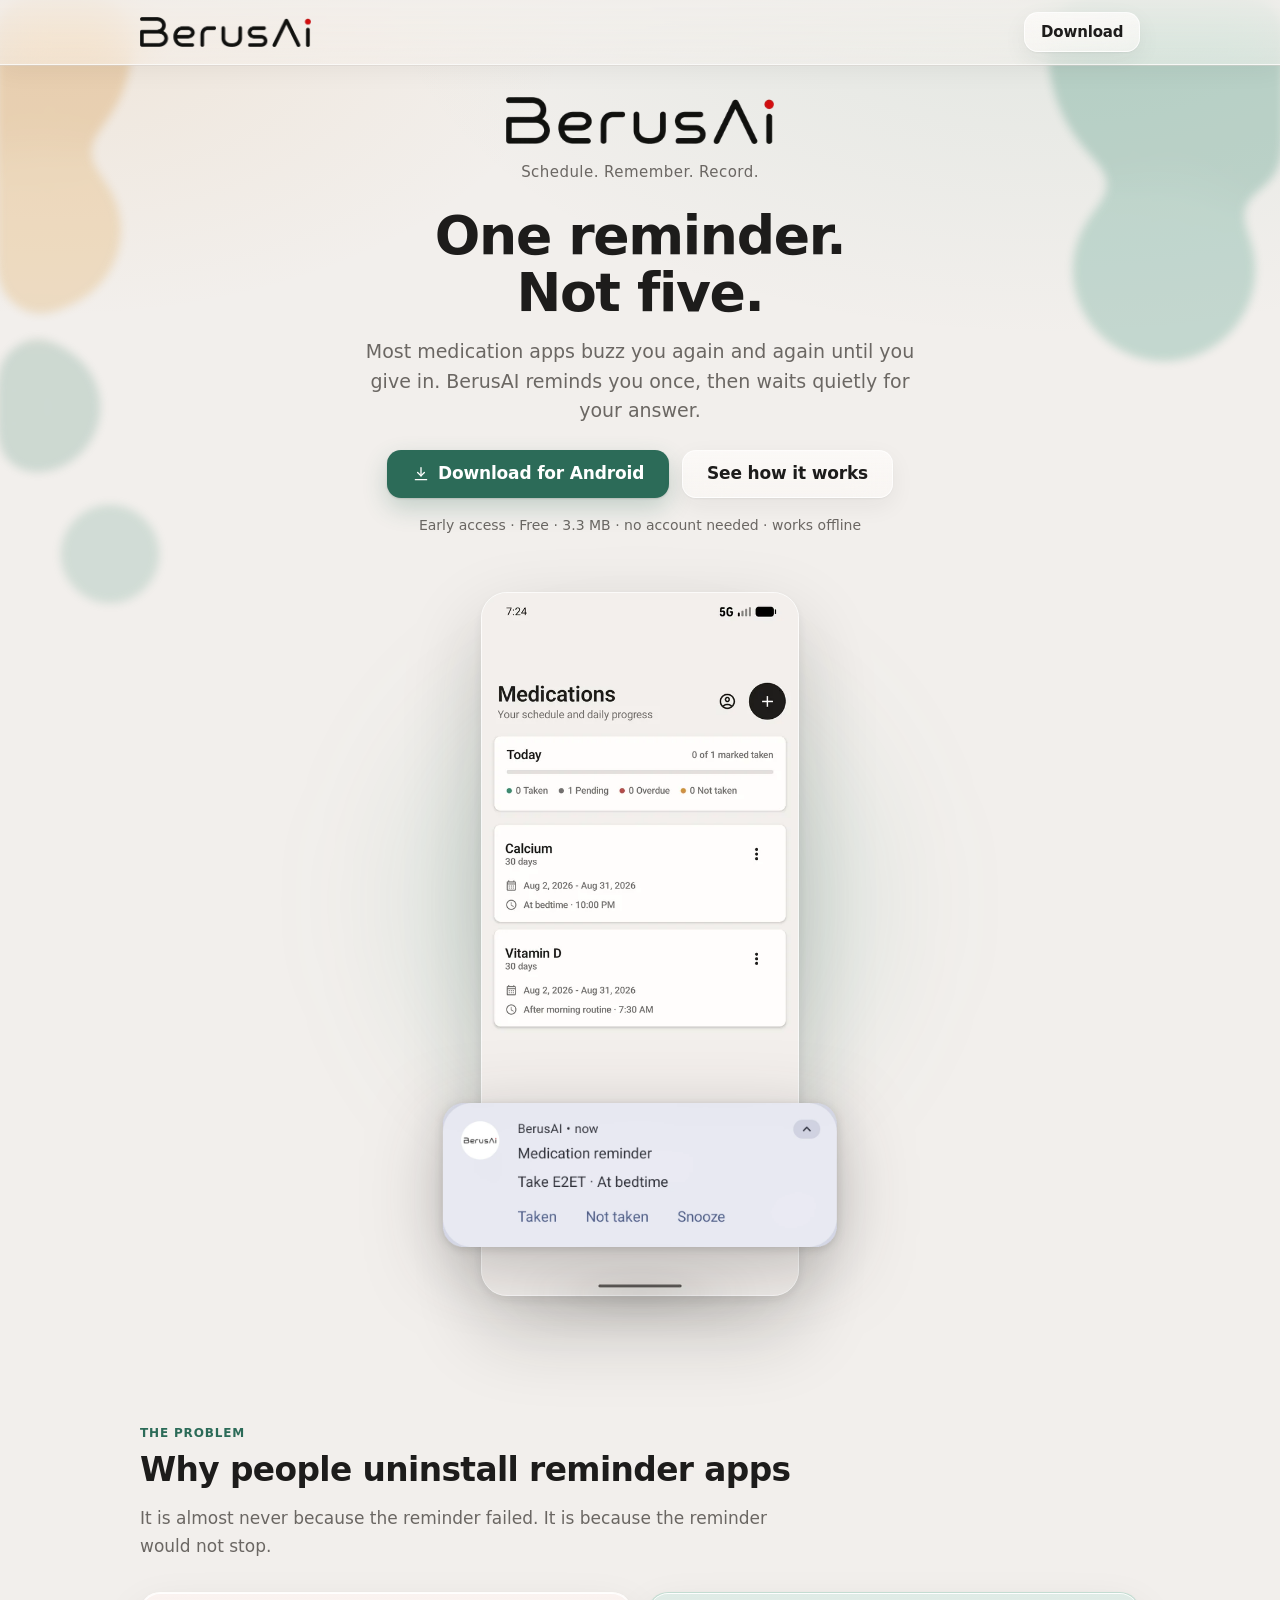
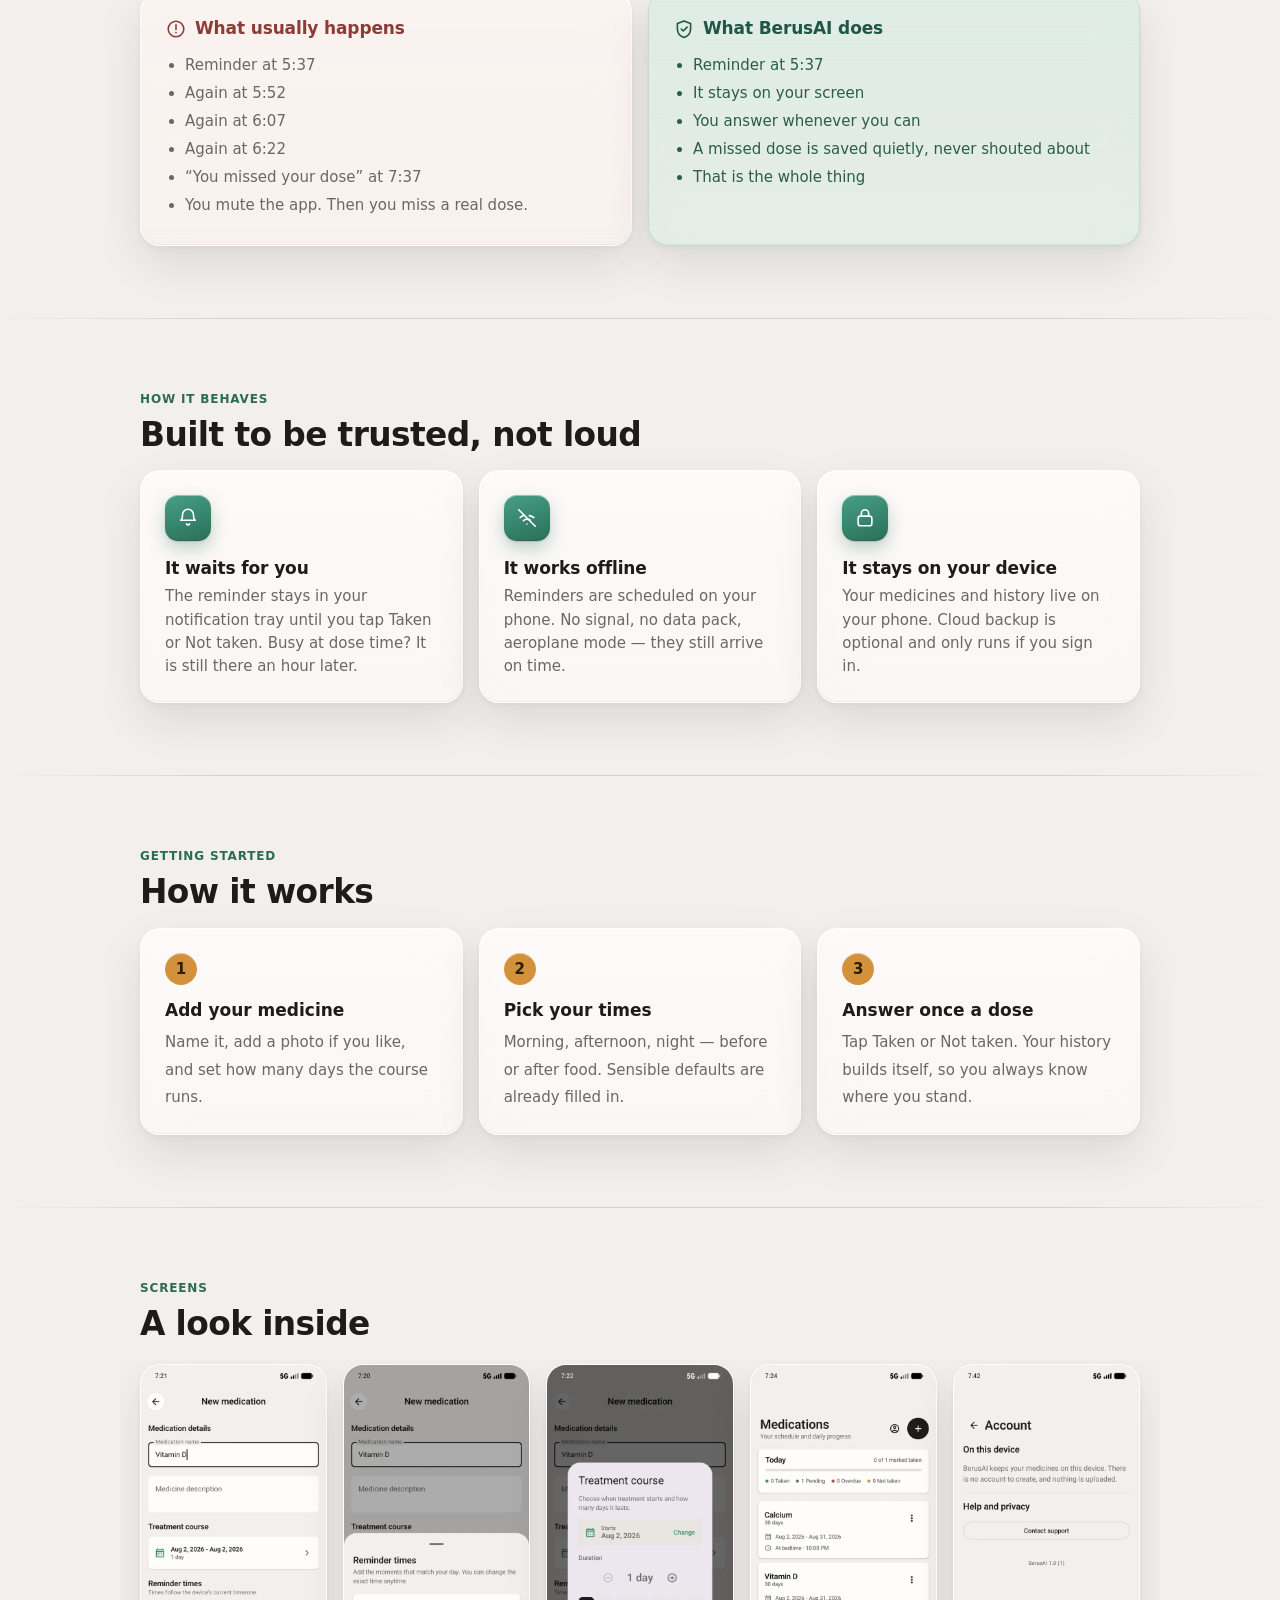
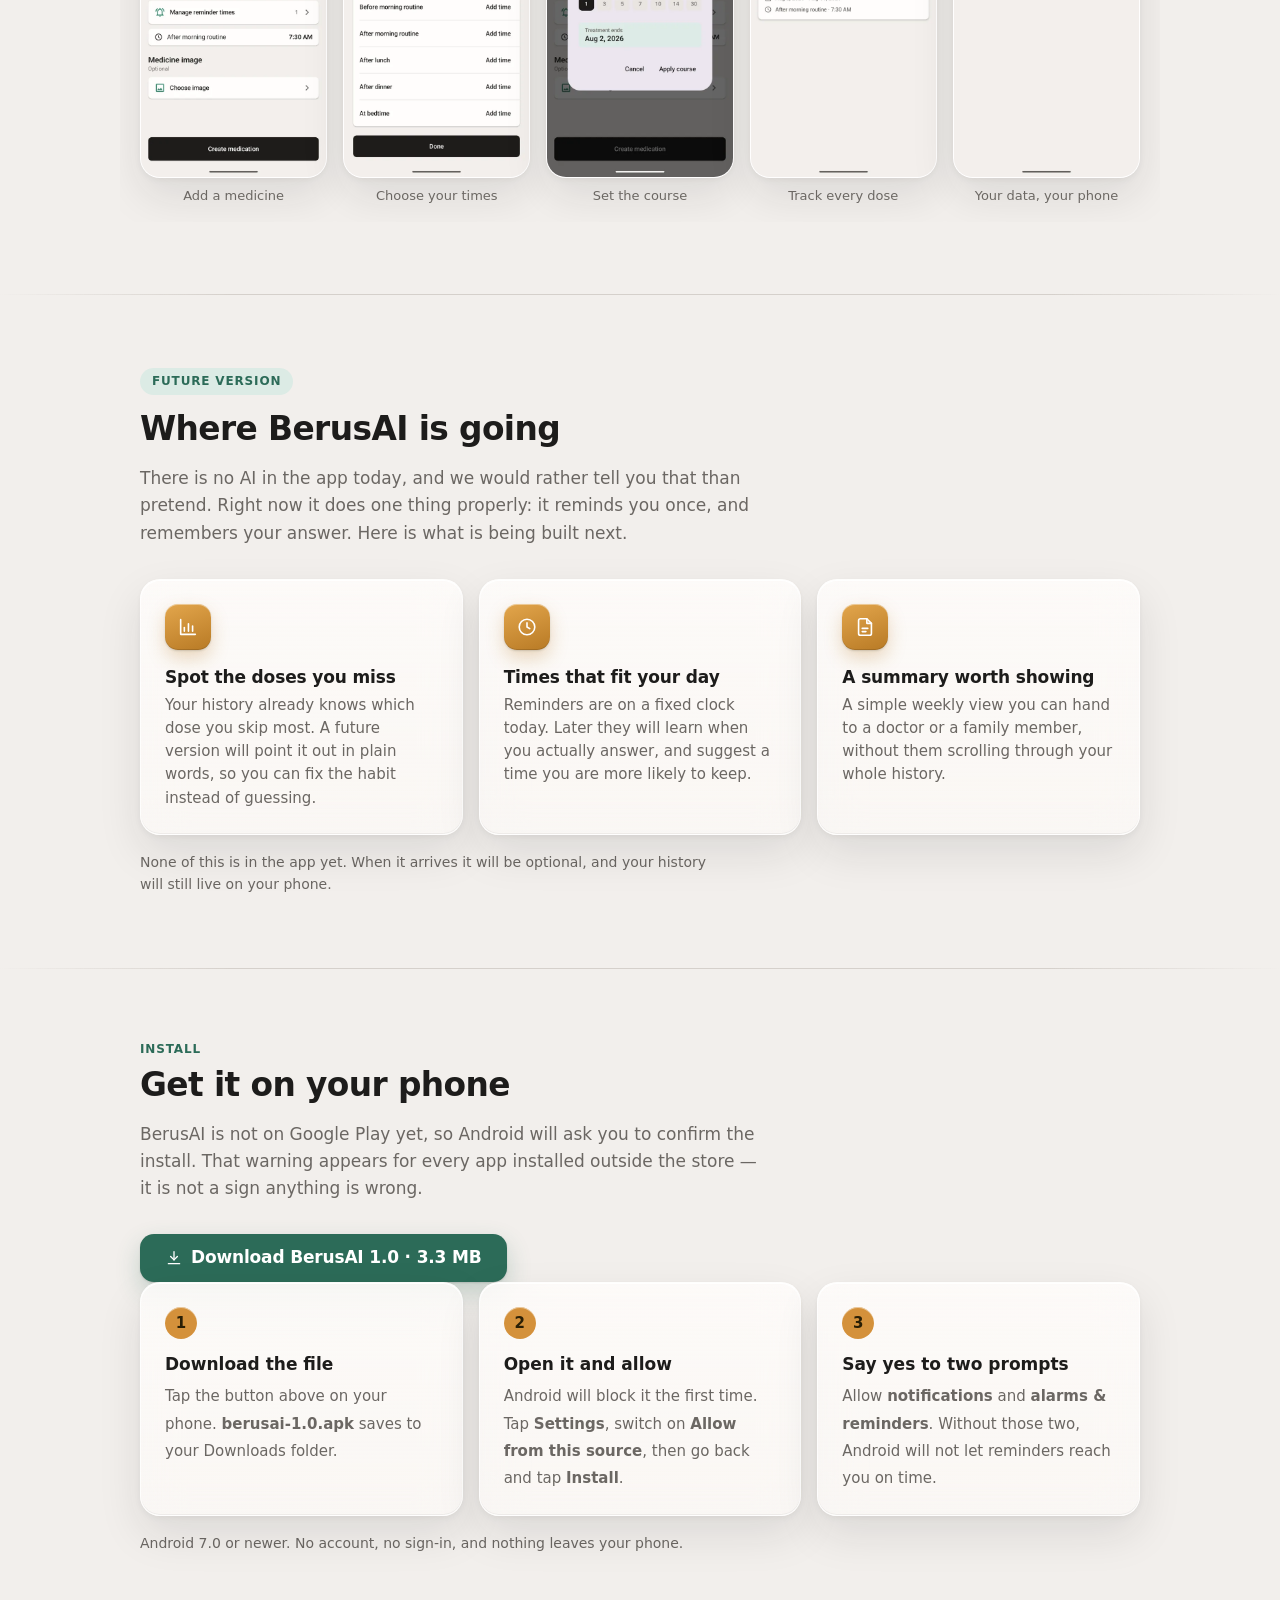
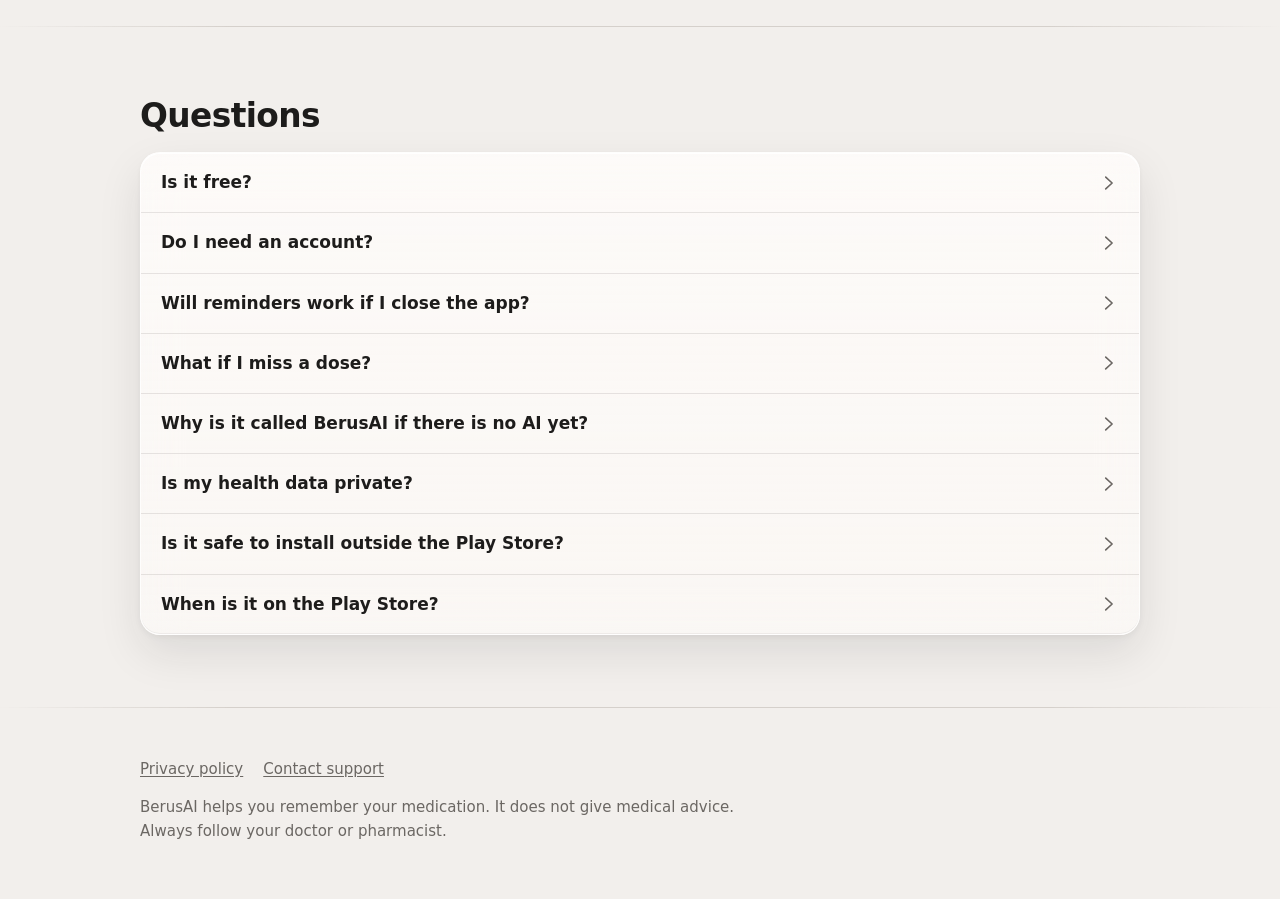
==== commit 13e6612e: "Banner hero with the reminder layered over the app Rebuilds the top of the site as the feature graph" ====
--- a/index.html
+++ b/index.html
@@ -54,26 +54,27 @@
 </header>
 
 <main>
-<div class="hero wrap">
-  <div class="hero-grid">
-    <div>
-      <span class="pill">Android · Early access</span>
-      <h1>One reminder.<br>Not five.</h1>
-      <p class="lede">Most medication apps buzz you again and again until you give in. BerusAI reminds you once, then waits quietly for your answer.</p>
-      <div class="cta">
-        <a class="btn btn-primary" href="#install"><svg class="ico ico-sm" aria-hidden="true"><use href="#i-download"/></svg>Download for Android</a>
-        <a class="btn btn-ghost" href="#how">See how it works</a>
-      </div>
-      <p class="note">Free · 3.3 MB · no account needed · works offline. Coming to Google Play.</p>
-    </div>
-      <div class="hero-shot-wrap">
-        <img class="shot-hero" src="assets/shots/06-reminder-notification.webp" width="540" height="1200" alt="A BerusAI reminder on an Android lock screen with Taken and Not taken buttons.">
-      </div>
+<div class="banner wrap">
+  <div class="banner-inner">
+    <img class="banner-mark" src="assets/wordmark.webp" width="720" height="126" alt="" aria-hidden="true">
+    <p class="banner-rhythm">Schedule. Remember. Record.</p>
+    <h1>One reminder.<br>Not five.</h1>
+    <p class="lede">Most medication apps buzz you again and again until you give in. BerusAI reminds you once, then waits quietly for your answer.</p>
+    <div class="cta">
+      <a class="btn btn-primary" href="#install"><svg class="ico ico-sm" aria-hidden="true"><use href="#i-download"/></svg>Download for Android</a>
+      <a class="btn btn-ghost" href="#how">See how it works</a>
+    </div>
+    <p class="note">Early access &middot; Free &middot; 3.3 MB &middot; no account needed &middot; works offline</p>
+    <div class="stage">
+      <img class="shot-hero" src="assets/shots/05-medications-and-tracking.webp" width="540" height="1200" alt="The BerusAI medications screen showing today's progress and two medicines with their times.">
+      <img class="shot-card" src="assets/shots/reminder-card.webp" width="996" height="364" alt="A BerusAI reminder reading Medication reminder, Take E2ET at bedtime, with Taken, Not taken and Snooze buttons.">
+    </div>
   </div>
 </div>
 
 <section id="why">
   <div class="wrap">
+    <p class="eyebrow">The problem</p>
     <h2>Why people uninstall reminder apps</h2>
     <p class="section-lede">It is almost never because the reminder failed. It is because the reminder would not stop.</p>
     <div class="compare">
@@ -104,6 +105,7 @@
 
 <section>
   <div class="wrap">
+    <p class="eyebrow">How it behaves</p>
     <h2>Built to be trusted, not loud</h2>
     <div class="cards">
       <div class="card">
@@ -127,6 +129,7 @@
 
 <section id="how">
   <div class="wrap">
+    <p class="eyebrow">Getting started</p>
     <h2>How it works</h2>
     <ol class="steps">
       <li><strong>Add your medicine</strong><span>Name it, add a photo if you like, and set how many days the course runs.</span></li>
@@ -137,7 +140,7 @@
 </section>
 
 <section>
-  <div class="wrap"><h2>A look inside</h2></div>
+  <div class="wrap"><p class="eyebrow">Screens</p><h2>A look inside</h2></div>
   <div class="strip">
     <figure><img src="assets/shots/02-create-medication.webp" width="540" height="1200" loading="lazy" alt="Adding a medication with a name and photo."><figcaption>Add a medicine</figcaption></figure>
     <figure><img src="assets/shots/03-reminder-times.webp" width="540" height="1200" loading="lazy" alt="Choosing reminder times for morning, afternoon and night."><figcaption>Choose your times</figcaption></figure>
@@ -175,6 +178,7 @@
 
 <section id="install">
   <div class="wrap">
+    <p class="eyebrow">Install</p>
     <h2>Get it on your phone</h2>
     <p class="section-lede">BerusAI is not on Google Play yet, so Android will ask you to confirm the install. That warning appears for every app installed outside the store — it is not a sign anything is wrong.</p>
     <div class="cta">
@@ -216,5 +220,18 @@
   </div>
 </footer>
 
+<script>
+  // Without JS the header wordmark simply stays visible, which is the safe default.
+  (function () {
+    var brand = document.querySelector('.brand');
+    var mark = document.querySelector('.banner-mark');
+    if (!brand || !mark || !('IntersectionObserver' in window)) return;
+    brand.classList.add('is-hidden');
+    new IntersectionObserver(function (entries) {
+      brand.classList.toggle('is-hidden', entries[0].isIntersecting);
+    }, { rootMargin: '-56px 0px 0px 0px' }).observe(mark);
+  })();
+</script>
+
 </body>
 </html>
--- a/app.css
+++ b/app.css
@@ -130,26 +130,57 @@
   box-shadow:0 1px 0 rgba(213,208,203,.5), 0 8px 24px rgba(29,28,27,.045);
 }
 .header-row{display:flex; align-items:center; justify-content:space-between; gap:var(--s4)}
-.brand{display:inline-block; text-decoration:none; line-height:0}
-.brand img{height:34px; width:auto; display:block}
-
-/* ---------- Hero ---------- */
-.hero{padding:var(--s2) 0 var(--s8)}
-.hero-grid{display:grid; gap:var(--s7); align-items:center}
-@media(min-width:880px){.hero-grid{grid-template-columns:1.05fr .95fr; gap:var(--s9)}}
-/* A soft glow behind the device so it sits in the page rather than on top of it. */
-.hero-shot-wrap{position:relative; display:grid; place-items:center}
-.hero-shot-wrap::before{
-  content:""; position:absolute; width:78%; height:70%; border-radius:50%;
-  background:radial-gradient(circle, rgba(59,140,115,.26), transparent 68%);
-  filter:blur(46px);
-}
-.hero-shot-wrap img{position:relative}
+.brand{display:inline-block; text-decoration:none; line-height:0; transition:opacity 240ms ease-out, transform 240ms ease-out, visibility 0s}
+.brand img{height:30px; width:auto; display:block}
+/* The banner already shows the wordmark, so the header holds it back until the banner
+   has gone. Delaying visibility keeps the link out of the tab order once faded. */
+.brand.is-hidden{
+  opacity:0; transform:translateY(-4px); pointer-events:none; visibility:hidden;
+  transition:opacity 240ms ease-out, transform 240ms ease-out, visibility 0s 240ms;
+}
+
+/* ---------- Banner hero ---------- */
+/* The composition of the Play Store feature graphic, rebuilt in live text so it stays
+   sharp at any size and can be translated. The raster stays the share card. */
+.banner{padding:var(--s7) 0 var(--s9); text-align:center}
+.banner-inner{display:grid; justify-items:center}
+.banner-mark{width:min(268px,60vw); height:auto; margin-bottom:var(--s4)}
+.banner-rhythm{
+  font-size:.9375rem; color:var(--muted); letter-spacing:.03em; margin:0 0 var(--s6);
+}
+.banner h1{margin-bottom:var(--s4)}
+.banner .lede{max-width:46ch; margin:0 auto}
+.banner .cta{justify-content:center; margin-top:var(--s6)}
+.banner .note{margin-bottom:var(--s9)}
+
+/* The phone gets a stage: a glow behind it and a contact shadow beneath, so it reads
+   as an object standing on the page rather than a picture pasted onto it.
+   The stage is only as wide as the phone, so the card can be sized against it. */
+.stage{position:relative; width:min(318px,100%); margin:0 auto}
+.stage::before{
+  content:""; position:absolute; left:50%; transform:translateX(-50%); top:4%;
+  /* Capped against the viewport, or the glow pushes the page wider on phones. */
+  width:min(180%, 96vw); height:80%; border-radius:50%; filter:blur(60px);
+  background:radial-gradient(circle, rgba(59,140,115,.30), transparent 70%);
+}
+.stage::after{
+  content:""; position:absolute; left:50%; transform:translateX(-50%); bottom:-14px;
+  width:78%; height:34px; border-radius:50%; filter:blur(18px);
+  background:radial-gradient(ellipse, rgba(29,28,27,.26), transparent 70%);
+}
 .shot-hero{
-  width:100%; max-width:290px; margin:0 auto; display:block;
+  position:relative; width:100%; display:block;
   border-radius:var(--r-xl); border:1px solid var(--glass-edge);
-  box-shadow:0 4px 10px rgba(29,28,27,.06), 0 30px 70px rgba(29,28,27,.18);
-}
+  box-shadow:0 4px 10px rgba(29,28,27,.07), 0 34px 80px rgba(29,28,27,.20);
+}
+/* The reminder is the whole point, so it steps out in front of the phone.
+   drop-shadow follows the card's rounded alpha; box-shadow would draw a rectangle. */
+.shot-card{
+  position:absolute; left:50%; transform:translateX(-50%); bottom:7%;
+  width:124%; max-width:none; height:auto;
+  filter:drop-shadow(0 2px 4px rgba(29,28,27,.16)) drop-shadow(0 20px 38px rgba(29,28,27,.26));
+}
+@media(max-width:640px){.shot-card{width:104%; bottom:6%}}
 
 /* ---------- Icons ---------- */
 .ico{
@@ -158,13 +189,26 @@
   stroke-linecap:round; stroke-linejoin:round;
 }
 .ico-sm{width:18px; height:18px}
-/* A tinted tile behind the glyph, the way an iOS settings row reads. */
+/* A rounded tile with its own light: gradient body, lit top edge, and a coloured
+   shadow underneath, the way a home screen icon sits above the wallpaper. */
 .ico-tile{
-  width:40px; height:40px; border-radius:var(--r-sm); display:grid; place-items:center;
-  background:var(--brand-soft); color:var(--brand-deep); margin-bottom:var(--s4);
-  box-shadow:inset 0 1px 0 rgba(255,255,255,.8);
-}
-.ico-tile.amber{background:#F7E8D2; color:#8A5A16}
+  width:46px; height:46px; border-radius:13px; display:grid; place-items:center;
+  background:linear-gradient(160deg, #46A085, #2B6E59);
+  color:#fff; margin-bottom:var(--s4);
+  box-shadow:
+    inset 0 1px 0 rgba(255,255,255,.42),
+    inset 0 -1px 0 rgba(0,0,0,.14),
+    0 1px 2px rgba(29,28,27,.16),
+    0 8px 18px rgba(43,110,89,.28);
+}
+.ico-tile.amber{
+  background:linear-gradient(160deg, #E3A64C, #B87A25);
+  box-shadow:
+    inset 0 1px 0 rgba(255,255,255,.42),
+    inset 0 -1px 0 rgba(0,0,0,.14),
+    0 1px 2px rgba(29,28,27,.16),
+    0 8px 18px rgba(184,122,37,.28);
+}
 
 /* ---------- Buttons ---------- */
 .cta{display:flex; flex-wrap:wrap; gap:var(--s3); margin-top:var(--s6)}
@@ -315,6 +359,7 @@
   .strip{scroll-snap-type:none}
   /* The drops keep their shape, they just stop drifting. */
   .drops i{animation:none}
+  .brand,.brand.is-hidden{transform:none}
 }
 /* Fewer and smaller on phones — the filter is repainted on every frame, and the
    content runs edge to edge there, so the tint has to stay lighter. */
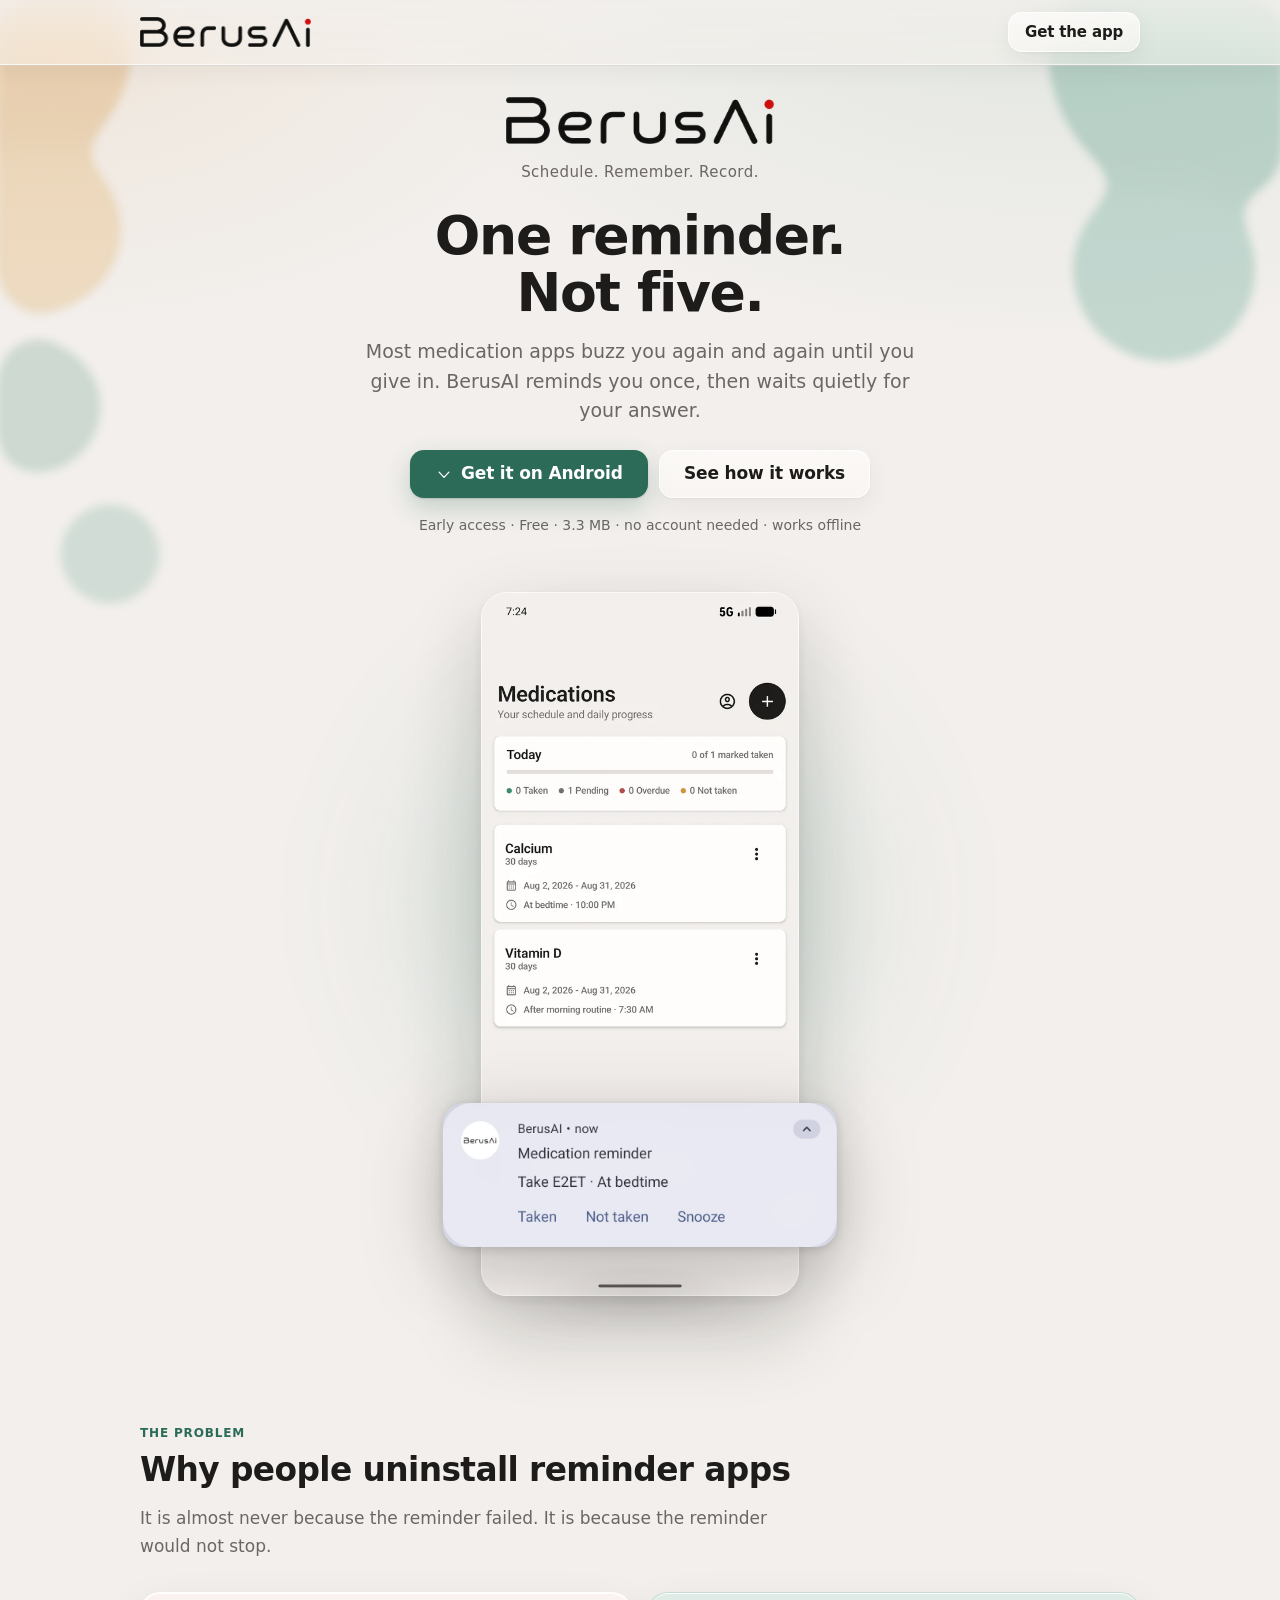
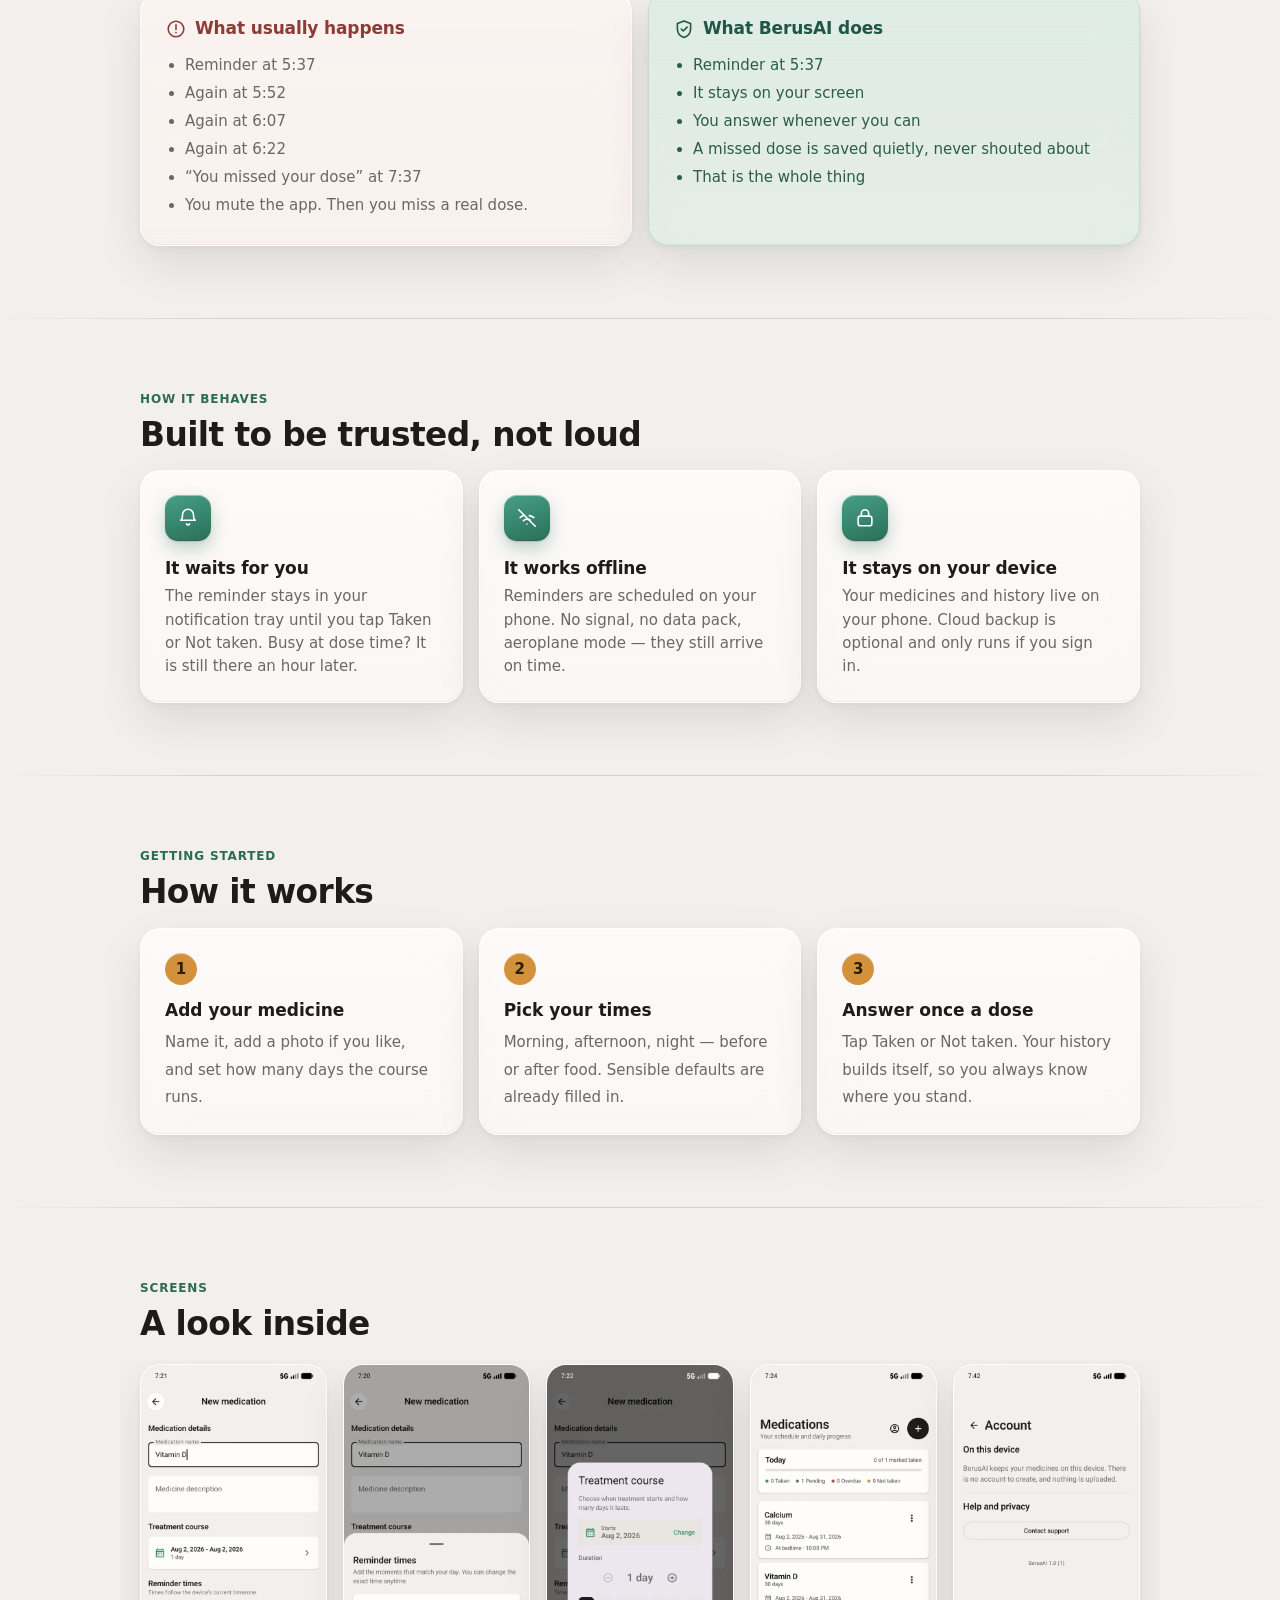
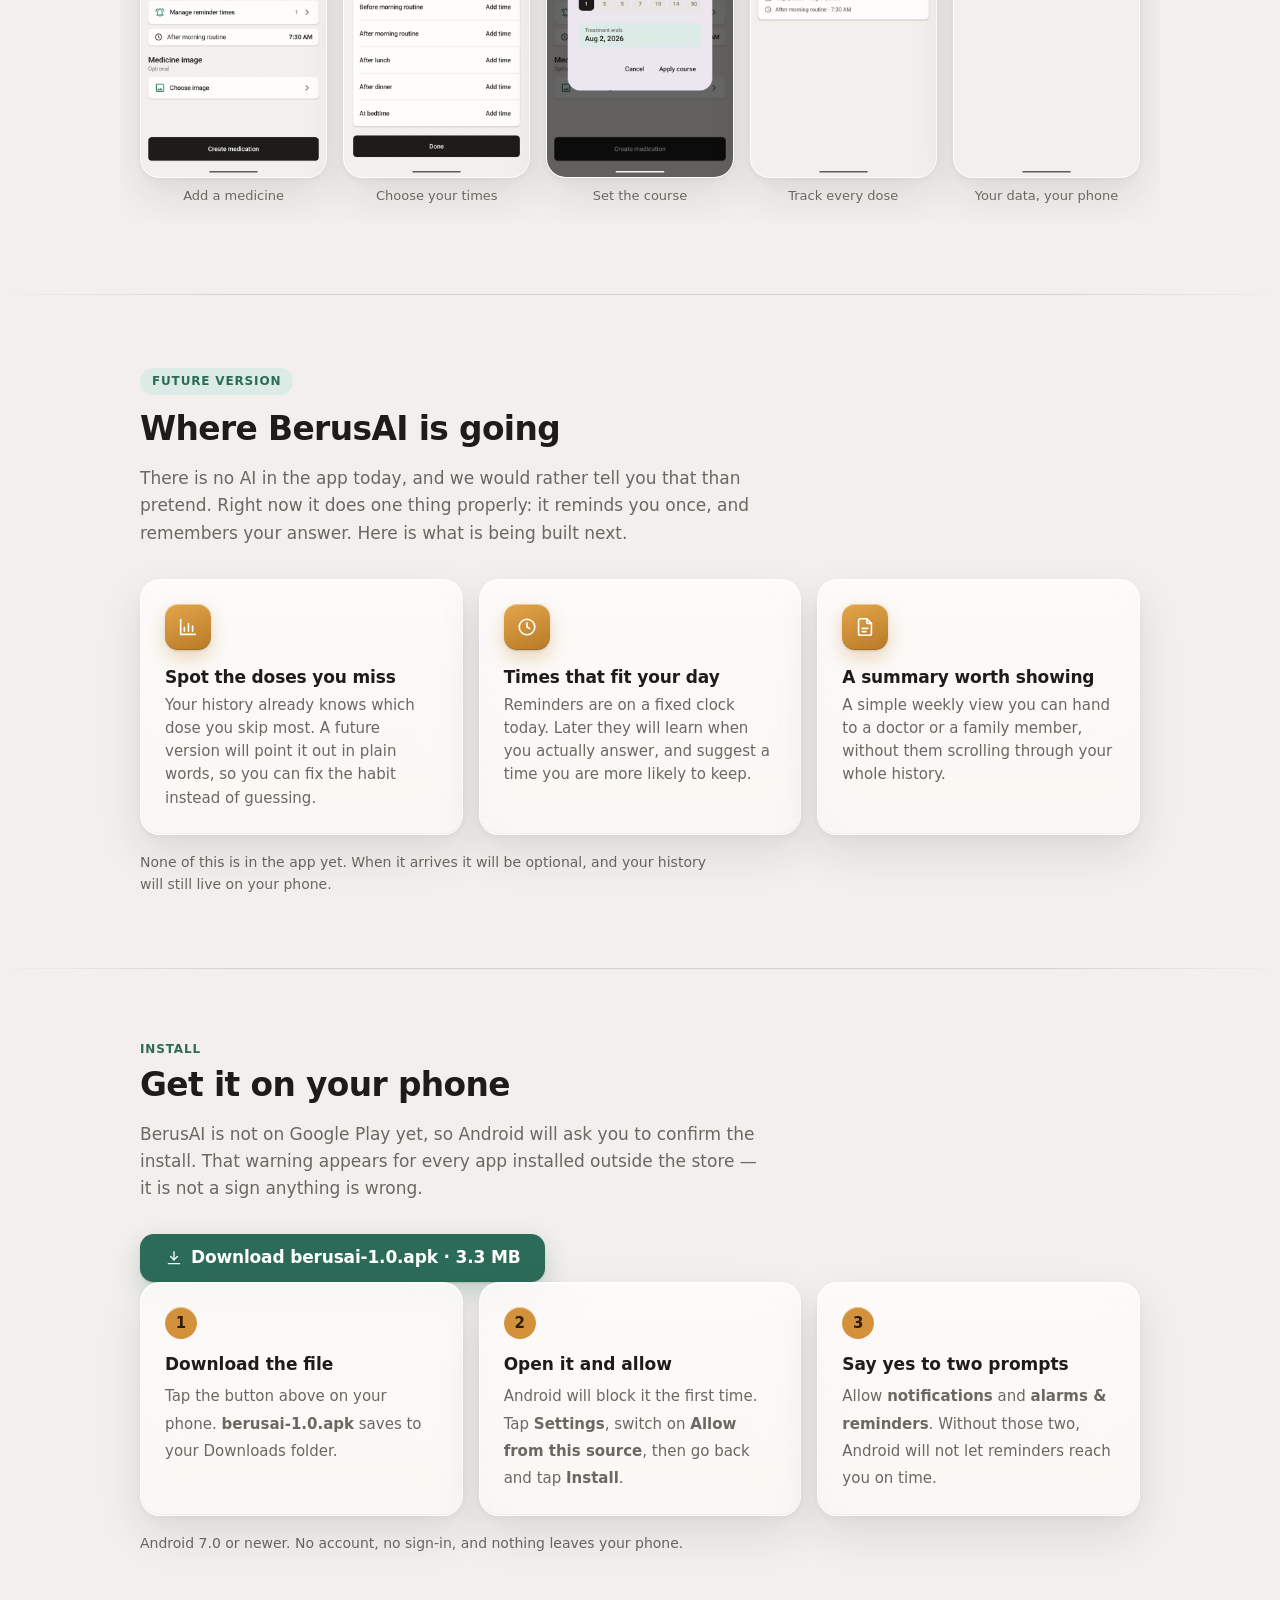
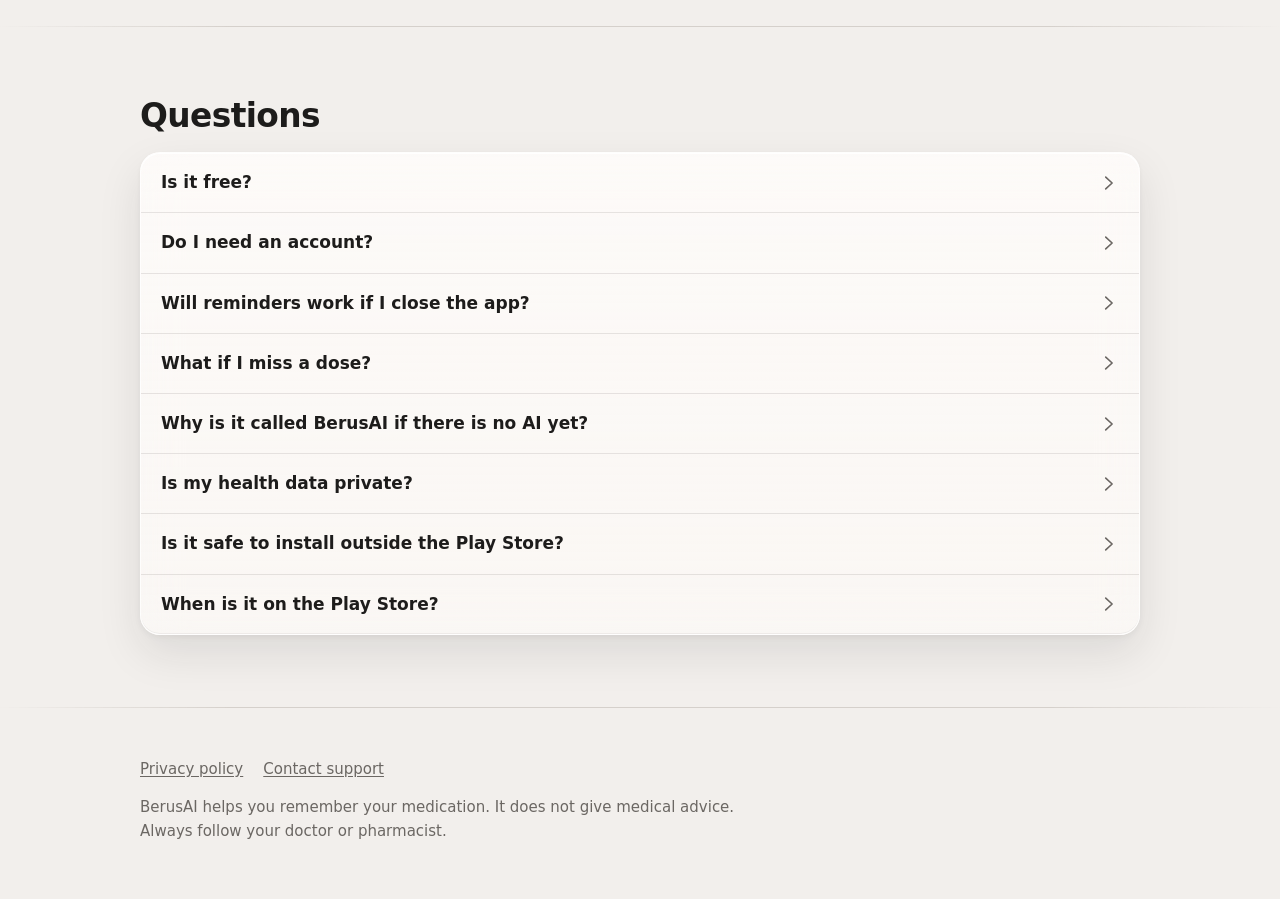
==== commit b18d5b4e: "Only the button that downloads says Download Two of the three said Download but were jump links to t" ====
--- a/index.html
+++ b/index.html
@@ -6,13 +6,20 @@
 <title>BerusAI — one calm medication reminder, not five</title>
 <meta name="description" content="BerusAI reminds you once per dose and waits for your answer. No nagging, no repeat buzzing. Your medication history stays on your phone.">
 <meta name="theme-color" content="#f2efec">
+<meta name="color-scheme" content="light">
+<link rel="canonical" href="https://gopib9119.github.io/berusai-site/">
 <link rel="icon" href="favicon.ico" sizes="any">
+<link rel="apple-touch-icon" href="assets/icon.png">
 
 <!-- Social crawlers need absolute URLs, so these cannot be relative paths. -->
 <meta property="og:type" content="website">
+<meta property="og:site_name" content="BerusAI">
 <meta property="og:title" content="BerusAI — one calm medication reminder, not five">
 <meta property="og:description" content="Reminds you once per dose and waits for your answer. No nagging. Your history stays on your phone.">
 <meta property="og:image" content="https://gopib9119.github.io/berusai-site/assets/social-card.png">
+<meta property="og:image:width" content="1024">
+<meta property="og:image:height" content="500">
+<meta property="og:image:alt" content="BerusAI. Medication reminders, made clear. Schedule. Remember. Record.">
 <meta property="og:url" content="https://gopib9119.github.io/berusai-site/">
 <meta name="twitter:card" content="summary_large_image">
 <meta name="twitter:title" content="BerusAI — one calm medication reminder, not five">
@@ -36,6 +43,7 @@
   <symbol id="i-clock" viewBox="0 0 24 24"><circle cx="12" cy="12" r="8.5"/><path d="M12 7.5V12l3 1.8"/></symbol>
   <symbol id="i-doc" viewBox="0 0 24 24"><path d="M14 3H7a2 2 0 0 0-2 2v14a2 2 0 0 0 2 2h10a2 2 0 0 0 2-2V8z"/><path d="M14 3v5h5"/><path d="M9 13.5h6"/><path d="M9 17h4"/></symbol>
   <symbol id="i-chevron" viewBox="0 0 24 24"><path d="M9.5 5.5l7 6.5-7 6.5"/></symbol>
+  <symbol id="i-chevron-down" viewBox="0 0 24 24"><path d="M5.5 9.5l6.5 7 6.5-7"/></symbol>
   <symbol id="i-download" viewBox="0 0 24 24"><path d="M12 3.5v11"/><path d="M7.5 10L12 14.5 16.5 10"/><path d="M4.5 19.5h15"/></symbol>
   <symbol id="i-alert" viewBox="0 0 24 24"><circle cx="12" cy="12" r="8.5"/><path d="M12 7.5v5"/><path d="M12 16h.01"/></symbol>
   <symbol id="i-shield" viewBox="0 0 24 24"><path d="M12 3.2l7.2 2.9v6c0 4.7-3.1 7.8-7.2 9.2-4.1-1.4-7.2-4.5-7.2-9.2v-6z"/><path d="M9 12l2.2 2.2L15.4 10"/></symbol>
@@ -49,7 +57,7 @@
 <header>
   <div class="wrap header-row">
     <a class="brand" href="./"><img src="assets/wordmark.webp" width="720" height="126" alt="BerusAI"></a>
-    <a class="btn btn-ghost btn-sm" href="#install">Download</a>
+    <a class="btn btn-ghost btn-sm" href="#install">Get the app</a>
   </div>
 </header>
 
@@ -61,7 +69,7 @@
     <h1>One reminder.<br>Not five.</h1>
     <p class="lede">Most medication apps buzz you again and again until you give in. BerusAI reminds you once, then waits quietly for your answer.</p>
     <div class="cta">
-      <a class="btn btn-primary" href="#install"><svg class="ico ico-sm" aria-hidden="true"><use href="#i-download"/></svg>Download for Android</a>
+      <a class="btn btn-primary" href="#install"><svg class="ico ico-sm" aria-hidden="true"><use href="#i-chevron-down"/></svg>Get it on Android</a>
       <a class="btn btn-ghost" href="#how">See how it works</a>
     </div>
     <p class="note">Early access &middot; Free &middot; 3.3 MB &middot; no account needed &middot; works offline</p>
@@ -72,10 +80,10 @@
   </div>
 </div>
 
-<section id="why">
+<section id="why" aria-labelledby="h-why">
   <div class="wrap">
     <p class="eyebrow">The problem</p>
-    <h2>Why people uninstall reminder apps</h2>
+    <h2 id="h-why">Why people uninstall reminder apps</h2>
     <p class="section-lede">It is almost never because the reminder failed. It is because the reminder would not stop.</p>
     <div class="compare">
       <div class="box bad">
@@ -103,10 +111,10 @@
   </div>
 </section>
 
-<section>
+<section aria-labelledby="h-trust">
   <div class="wrap">
     <p class="eyebrow">How it behaves</p>
-    <h2>Built to be trusted, not loud</h2>
+    <h2 id="h-trust">Built to be trusted, not loud</h2>
     <div class="cards">
       <div class="card">
         <span class="ico-tile"><svg class="ico" aria-hidden="true"><use href="#i-bell"/></svg></span>
@@ -127,10 +135,10 @@
   </div>
 </section>
 
-<section id="how">
+<section id="how" aria-labelledby="h-how">
   <div class="wrap">
     <p class="eyebrow">Getting started</p>
-    <h2>How it works</h2>
+    <h2 id="h-how">How it works</h2>
     <ol class="steps">
       <li><strong>Add your medicine</strong><span>Name it, add a photo if you like, and set how many days the course runs.</span></li>
       <li><strong>Pick your times</strong><span>Morning, afternoon, night — before or after food. Sensible defaults are already filled in.</span></li>
@@ -139,8 +147,8 @@
   </div>
 </section>
 
-<section>
-  <div class="wrap"><p class="eyebrow">Screens</p><h2>A look inside</h2></div>
+<section aria-labelledby="h-inside">
+  <div class="wrap"><p class="eyebrow">Screens</p><h2 id="h-inside">A look inside</h2></div>
   <div class="strip">
     <figure><img src="assets/shots/02-create-medication.webp" width="540" height="1200" loading="lazy" alt="Adding a medication with a name and photo."><figcaption>Add a medicine</figcaption></figure>
     <figure><img src="assets/shots/03-reminder-times.webp" width="540" height="1200" loading="lazy" alt="Choosing reminder times for morning, afternoon and night."><figcaption>Choose your times</figcaption></figure>
@@ -150,10 +158,10 @@
   </div>
 </section>
 
-<section id="next">
+<section id="next" aria-labelledby="h-next">
   <div class="wrap">
     <span class="pill">Future version</span>
-    <h2>Where BerusAI is going</h2>
+    <h2 id="h-next">Where BerusAI is going</h2>
     <p class="section-lede">There is no AI in the app today, and we would rather tell you that than pretend. Right now it does one thing properly: it reminds you once, and remembers your answer. Here is what is being built next.</p>
     <div class="cards">
       <div class="card">
@@ -176,13 +184,13 @@
   </div>
 </section>
 
-<section id="install">
+<section id="install" aria-labelledby="h-install">
   <div class="wrap">
     <p class="eyebrow">Install</p>
-    <h2>Get it on your phone</h2>
+    <h2 id="h-install">Get it on your phone</h2>
     <p class="section-lede">BerusAI is not on Google Play yet, so Android will ask you to confirm the install. That warning appears for every app installed outside the store — it is not a sign anything is wrong.</p>
     <div class="cta">
-      <a class="btn btn-primary" href="https://github.com/GopiB9119/berusai-site/releases/download/v1.0/berusai-1.0.apk"><svg class="ico ico-sm" aria-hidden="true"><use href="#i-download"/></svg>Download BerusAI 1.0 &middot; 3.3 MB</a>
+      <a class="btn btn-primary" href="https://github.com/GopiB9119/berusai-site/releases/download/v1.0/berusai-1.0.apk" download><svg class="ico ico-sm" aria-hidden="true"><use href="#i-download"/></svg>Download berusai-1.0.apk &middot; 3.3 MB</a>
     </div>
     <ol class="steps">
       <li><strong>Download the file</strong><span>Tap the button above on your phone. <b>berusai-1.0.apk</b> saves to your Downloads folder.</span></li>
@@ -193,9 +201,9 @@
   </div>
 </section>
 
-<section id="faq">
-  <div class="wrap">
-    <h2>Questions</h2>
+<section id="faq" aria-labelledby="h-faq">
+  <div class="wrap">
+    <h2 id="h-faq">Questions</h2>
     <div class="faq">
       <details><summary><span>Is it free?</span><svg class="ico" aria-hidden="true"><use href="#i-chevron"/></svg></summary><p>Yes. BerusAI is free to use, with no ads and nothing to unlock.</p></details>
       <details><summary><span>Do I need an account?</span><svg class="ico" aria-hidden="true"><use href="#i-chevron"/></svg></summary><p>No. You can add medicines and get reminders without signing in. Signing in only adds optional cloud backup so you can restore on a new phone.</p></details>
@@ -231,6 +239,26 @@
       brand.classList.toggle('is-hidden', entries[0].isIntersecting);
     }, { rootMargin: '-56px 0px 0px 0px' }).observe(mark);
   })();
+
+  // Same idea: the class is added here, so nothing is hidden when the script does not run.
+  (function () {
+    if (!('IntersectionObserver' in window)) return;
+    if (window.matchMedia('(prefers-reduced-motion: reduce)').matches) return;
+    var items = document.querySelectorAll('.card, .box, ol.steps li, .strip figure');
+    if (!items.length) return;
+    var io = new IntersectionObserver(function (entries) {
+      entries.forEach(function (e) {
+        if (!e.isIntersecting) return;
+        e.target.classList.add('in');
+        io.unobserve(e.target);
+      });
+    }, { rootMargin: '0px 0px -8% 0px' });
+    Array.prototype.forEach.call(items, function (el, i) {
+      el.classList.add('reveal');
+      el.style.transitionDelay = (i % 3) * 70 + 'ms';
+      io.observe(el);
+    });
+  })();
 </script>
 
 </body>
--- a/app.css
+++ b/app.css
@@ -347,6 +347,10 @@
 .foot-links{display:flex; flex-wrap:wrap; gap:var(--s5); margin-bottom:var(--s1)}
 
 /* ---------- States ---------- */
+/* The reveal class is added by script, so with JS off everything renders visible. */
+.reveal{opacity:0; transform:translateY(14px); transition:opacity 520ms ease-out, transform 520ms ease-out}
+.reveal.in{opacity:1; transform:none}
+
 a:focus-visible, summary:focus-visible, .btn:focus-visible{
   outline:3px solid var(--brand); outline-offset:3px; border-radius:var(--r-sm);
 }
@@ -360,6 +364,7 @@
   /* The drops keep their shape, they just stop drifting. */
   .drops i{animation:none}
   .brand,.brand.is-hidden{transform:none}
+  .reveal{opacity:1; transform:none; transition:none}
 }
 /* Fewer and smaller on phones — the filter is repainted on every frame, and the
    content runs edge to edge there, so the tint has to stay lighter. */
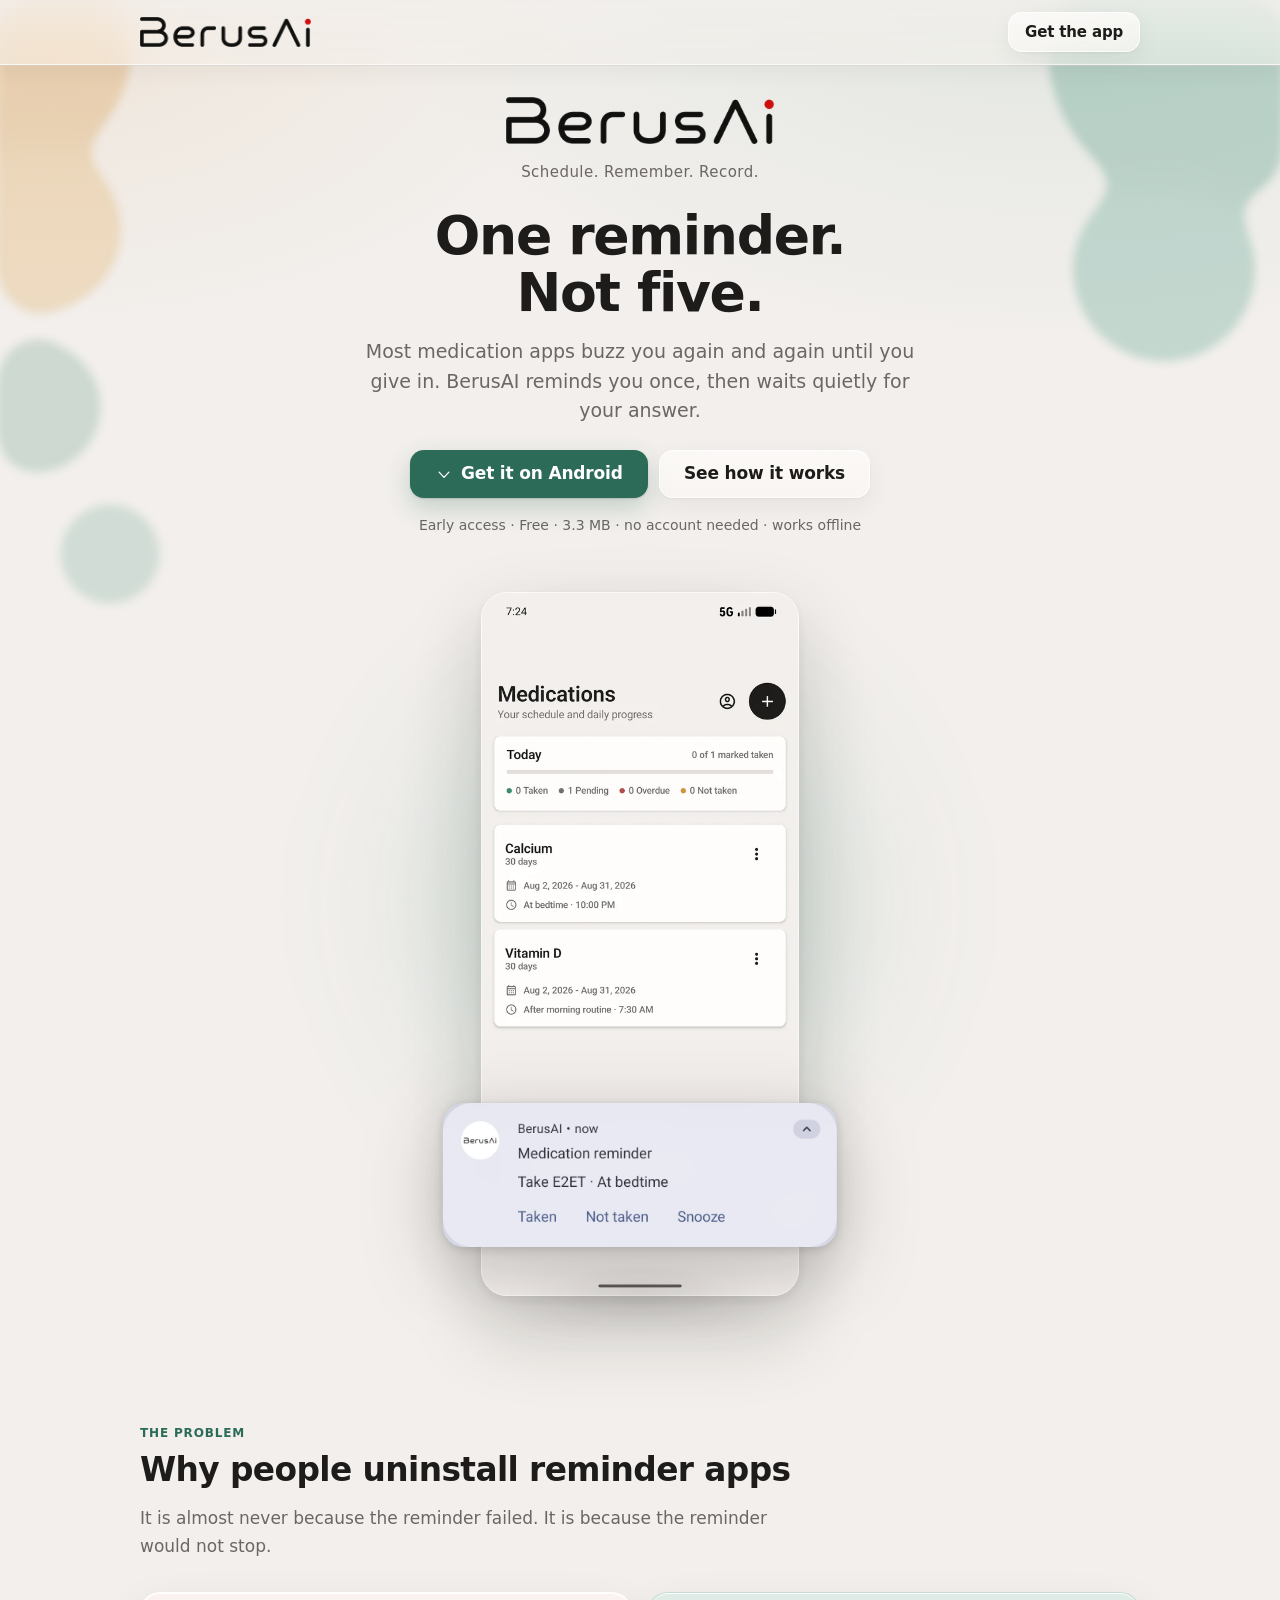
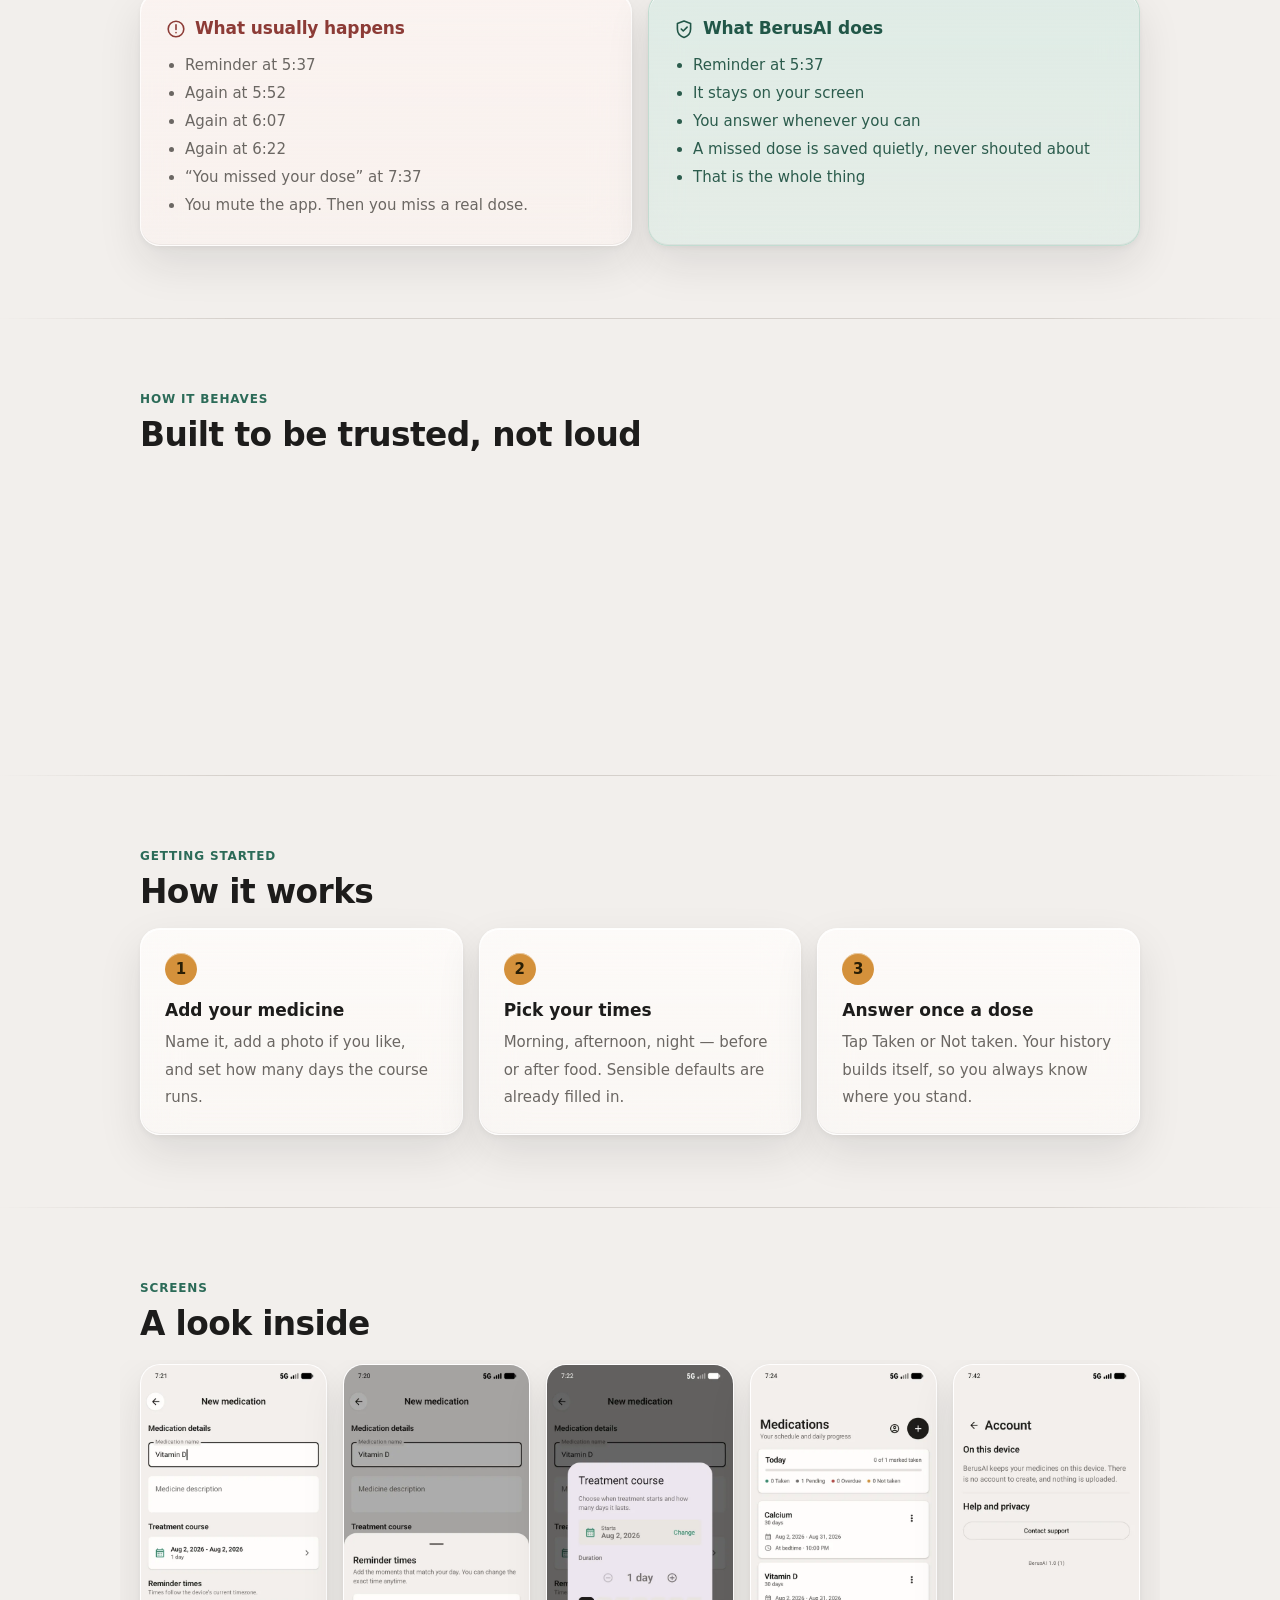
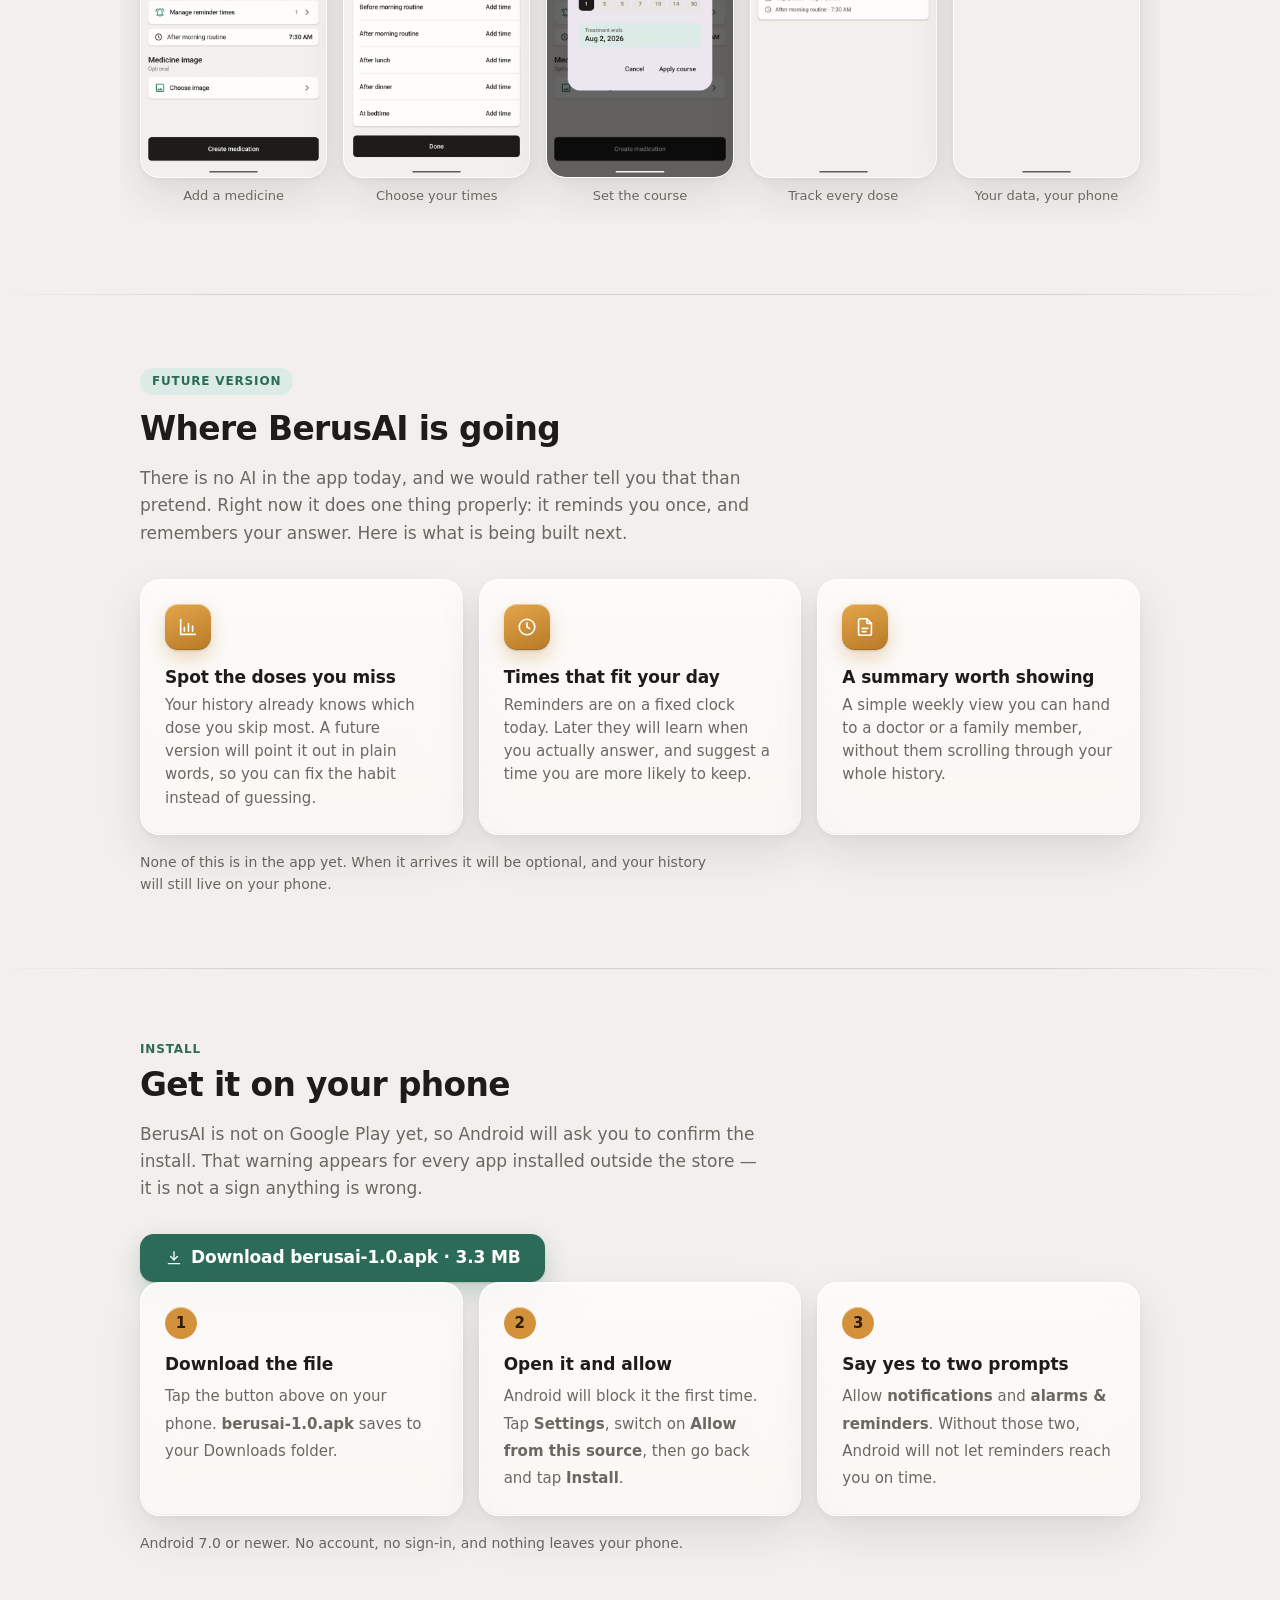
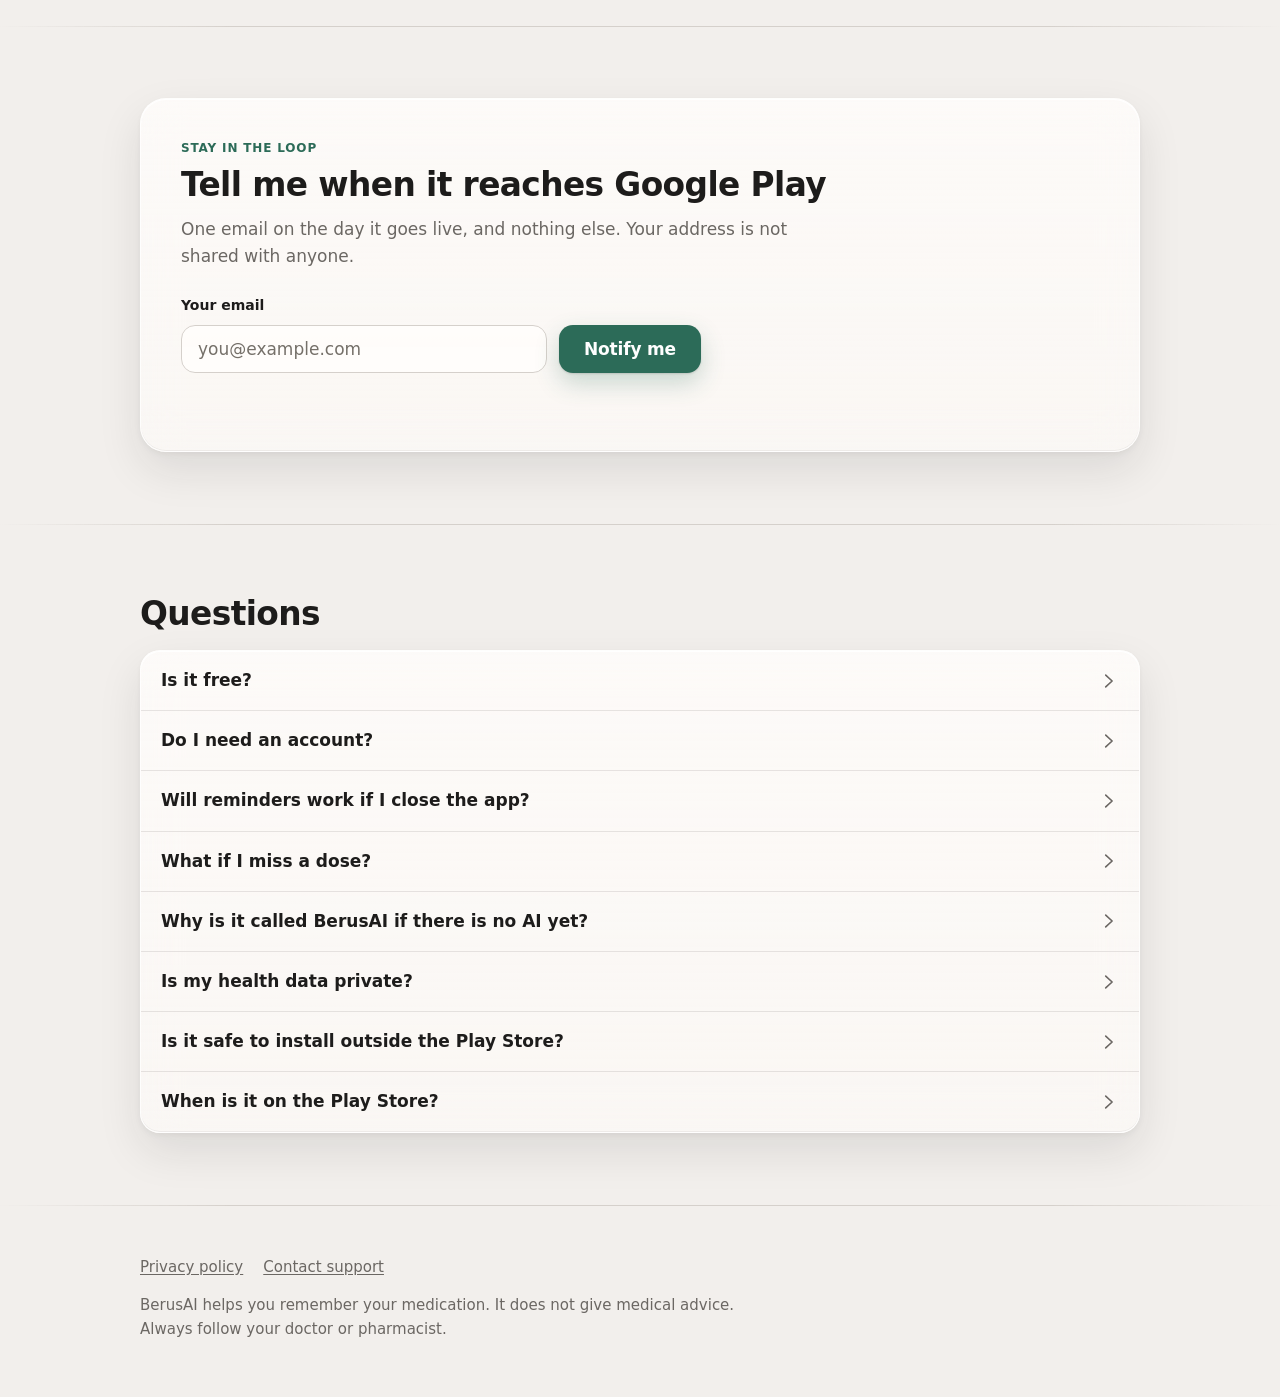
==== commit ede918de: "Add a notify form that works before there is a server GitHub Pages is static, so a posting form need" ====
--- a/index.html
+++ b/index.html
@@ -198,6 +198,29 @@
       <li><strong>Say yes to two prompts</strong><span>Allow <b>notifications</b> and <b>alarms &amp; reminders</b>. Without those two, Android will not let reminders reach you on time.</span></li>
     </ol>
     <p class="note">Android 7.0 or newer. No account, no sign-in, and nothing leaves your phone.</p>
+  </div>
+</section>
+
+<section id="notify" aria-labelledby="h-notify">
+  <div class="wrap">
+    <div class="panel">
+      <p class="eyebrow">Stay in the loop</p>
+      <h2 id="h-notify">Tell me when it reaches Google Play</h2>
+      <p class="section-lede">One email on the day it goes live, and nothing else. Your address is not shared with anyone.</p>
+      <form class="signup" id="notify-form" novalidate>
+        <div class="field">
+          <label for="notify-email">Your email</label>
+          <input id="notify-email" name="email" type="email" required autocomplete="email" inputmode="email" placeholder="you@example.com" aria-describedby="notify-msg">
+        </div>
+        <!-- Bots fill fields they cannot see; people do not. -->
+        <div class="sr" aria-hidden="true">
+          <label for="notify-company">Company</label>
+          <input id="notify-company" name="company" type="text" tabindex="-1" autocomplete="off">
+        </div>
+        <button class="btn btn-primary" type="submit">Notify me</button>
+      </form>
+      <p class="form-msg" id="notify-msg" role="status" aria-live="polite"></p>
+    </div>
   </div>
 </section>
 
@@ -259,6 +282,62 @@
       io.observe(el);
     });
   })();
+
+  // Point NOTIFY_ENDPOINT at a form service to collect these on a server. Until then
+  // the form hands off to the visitor's mail app, which needs nothing set up and
+  // never silently swallows an address.
+  (function () {
+    var NOTIFY_ENDPOINT = '';
+    var CONTACT = 'banothgopikrishna19@gmail.com';
+    var form = document.getElementById('notify-form');
+    if (!form) return;
+    var input = document.getElementById('notify-email');
+    var trap = document.getElementById('notify-company');
+    var msg = document.getElementById('notify-msg');
+
+    function say(text, kind) {
+      msg.textContent = text;
+      msg.className = 'form-msg' + (kind ? ' is-' + kind : '');
+    }
+    function reject(text) {
+      input.setAttribute('aria-invalid', 'true');
+      input.focus();
+      say(text, 'error');
+    }
+
+    form.addEventListener('submit', function (e) {
+      e.preventDefault();
+      input.setAttribute('aria-invalid', 'false');
+
+      if (trap.value) { say('Thanks, you are on the list.', 'ok'); return; }
+      if (!input.value.trim()) { reject('Please enter your email address so I can reach you.'); return; }
+      if (!input.checkValidity()) { reject('That does not look like an email address. Check for a typo.'); return; }
+
+      if (!NOTIFY_ENDPOINT) {
+        say('Opening your mail app so you can send it.');
+        window.location.href = 'mailto:' + CONTACT +
+          '?subject=' + encodeURIComponent('Tell me when BerusAI is on Google Play') +
+          '&body=' + encodeURIComponent('Please email me at ' + input.value.trim() +
+            ' when BerusAI is on Google Play.');
+        return;
+      }
+
+      var btn = form.querySelector('button');
+      btn.disabled = true;
+      say('Sending your address...');
+      fetch(NOTIFY_ENDPOINT, {
+        method: 'POST',
+        headers: { Accept: 'application/json' },
+        body: new FormData(form)
+      }).then(function (r) {
+        if (!r.ok) throw new Error(r.status);
+        form.reset();
+        say('Thanks. You will get one email the day it goes live.', 'ok');
+      }).catch(function () {
+        say('That did not send. Please email ' + CONTACT + ' instead.', 'error');
+      }).then(function () { btn.disabled = false; });
+    });
+  })();
 </script>
 
 </body>
--- a/app.css
+++ b/app.css
@@ -19,6 +19,7 @@
   --brand-deep:#2C6B58;   /* 6.2:1 on white, 5.2:1 on canvas */
   --muted:#6B6763;        /* 4.9:1 on canvas */
   --on-amber:#2A1F05;     /* 5.9:1 on --amber */
+  --error-deep:#9B3A35;   /* the app's error red, darkened to carry small text */
 
   --hairline:rgba(29,28,27,.10);
 
@@ -346,6 +347,38 @@
 footer a:hover{color:var(--ink)}
 .foot-links{display:flex; flex-wrap:wrap; gap:var(--s5); margin-bottom:var(--s1)}
 
+/* ---------- Notify form ---------- */
+.panel{
+  background:var(--glass); border:1px solid var(--glass-edge);
+  backdrop-filter:var(--glass-blur); -webkit-backdrop-filter:var(--glass-blur);
+  border-radius:var(--r-xl); box-shadow:var(--glass-lift);
+  padding:clamp(var(--s6),4vw,var(--s8));
+}
+.panel h2{margin-bottom:var(--s3)}
+.panel .section-lede{margin-bottom:var(--s6)}
+/* An email field does not need the full panel width to look right. */
+.signup{display:flex; flex-wrap:wrap; gap:var(--s3); align-items:flex-end; max-width:520px}
+.field{display:grid; gap:var(--s2); flex:1 1 260px}
+.field label{font-size:.875rem; font-weight:600}
+.field input{
+  min-height:48px; width:100%; padding:0 var(--s4); border-radius:var(--r-md);
+  border:1px solid var(--outline); background:rgba(255,253,252,.86);
+  font-family:var(--font); font-size:1.0625rem; color:var(--ink);
+  transition:border-color 140ms ease-out, box-shadow 140ms ease-out;
+}
+.field input::placeholder{color:#757069; opacity:1}
+.field input:focus-visible{
+  outline:3px solid var(--brand); outline-offset:2px; border-color:var(--brand);
+}
+.field input[aria-invalid="true"]{border-color:var(--error-deep)}
+.signup .btn{flex:0 0 auto}
+/* Once the row wraps, a full-width button is the easier target. */
+@media(max-width:520px){.signup .btn{flex:1 1 100%}}
+/* Reserved height stops the panel jumping when a message appears. */
+.form-msg{min-height:1.5em; margin:var(--s4) 0 0; font-size:.9375rem; color:var(--muted)}
+.form-msg.is-error{color:var(--error-deep)}
+.form-msg.is-ok{color:var(--brand-deep); font-weight:600}
+
 /* ---------- States ---------- */
 /* The reveal class is added by script, so with JS off everything renders visible. */
 .reveal{opacity:0; transform:translateY(14px); transition:opacity 520ms ease-out, transform 520ms ease-out}
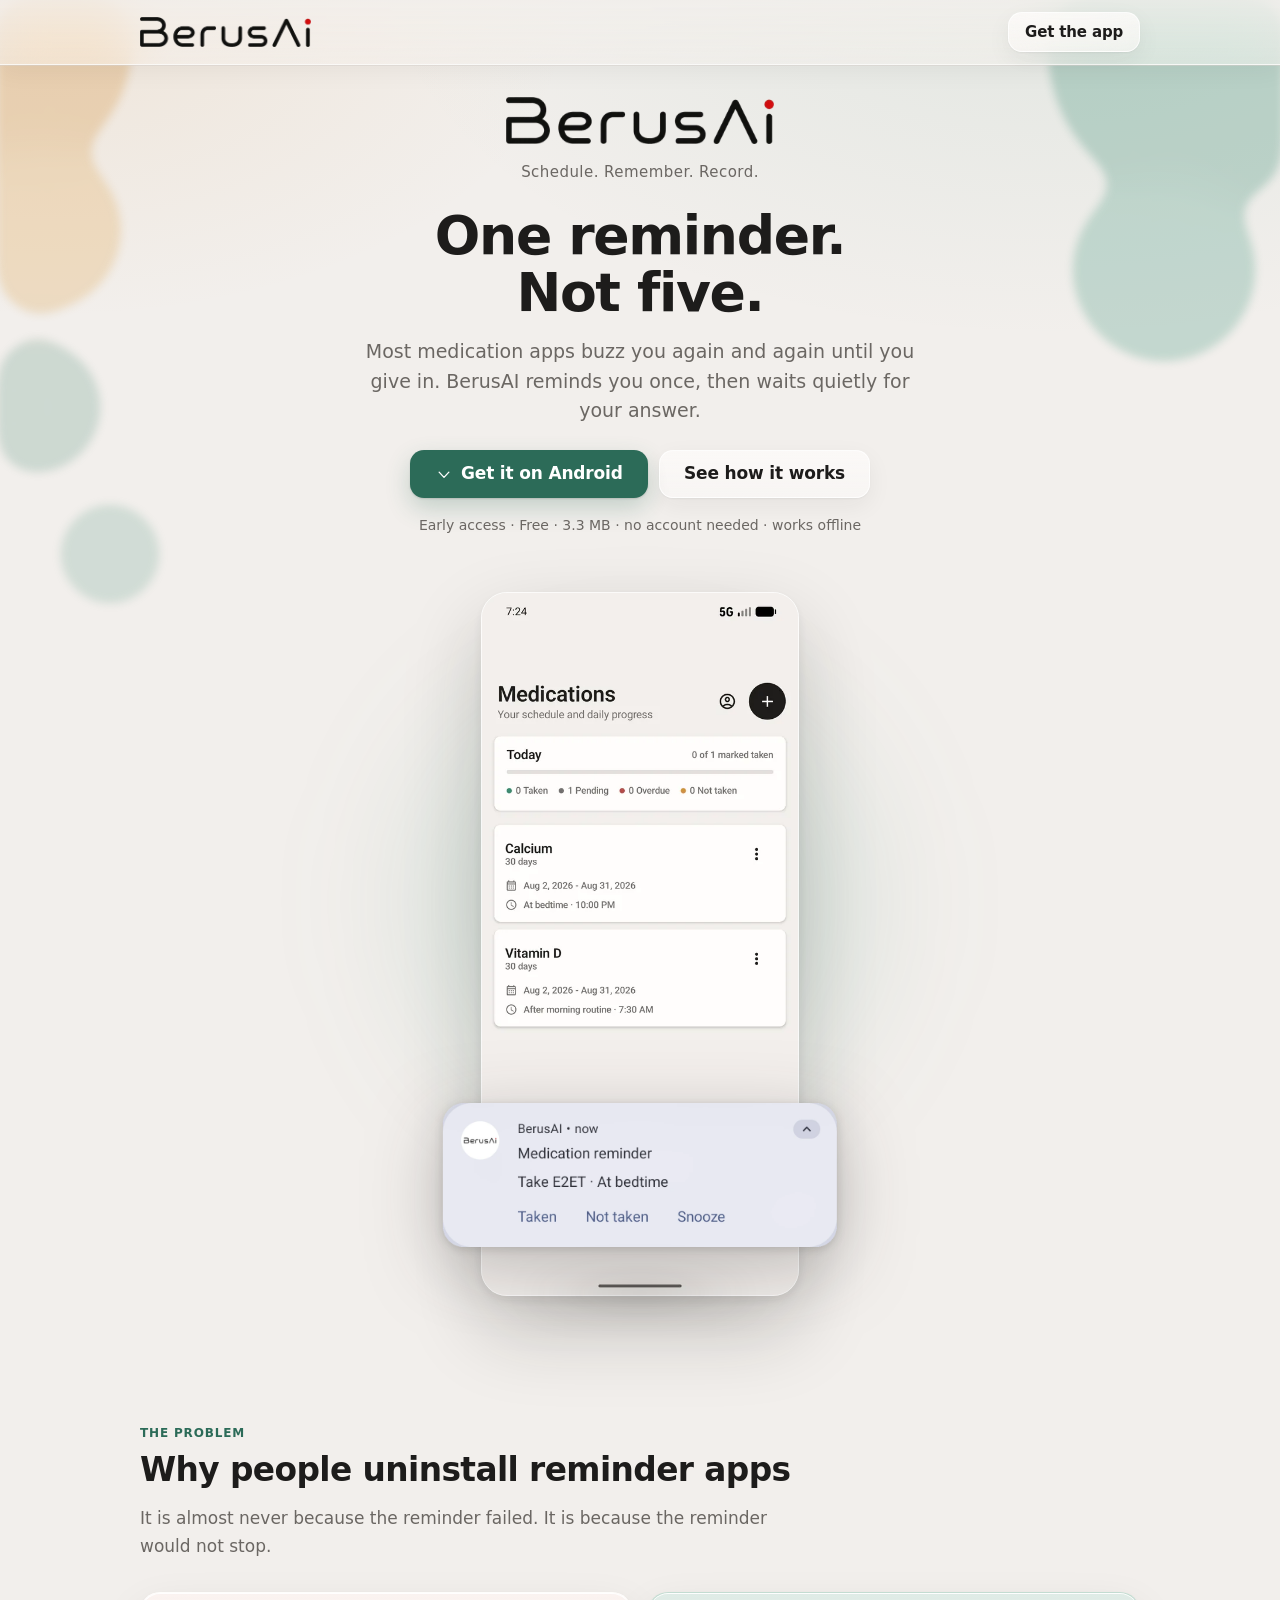
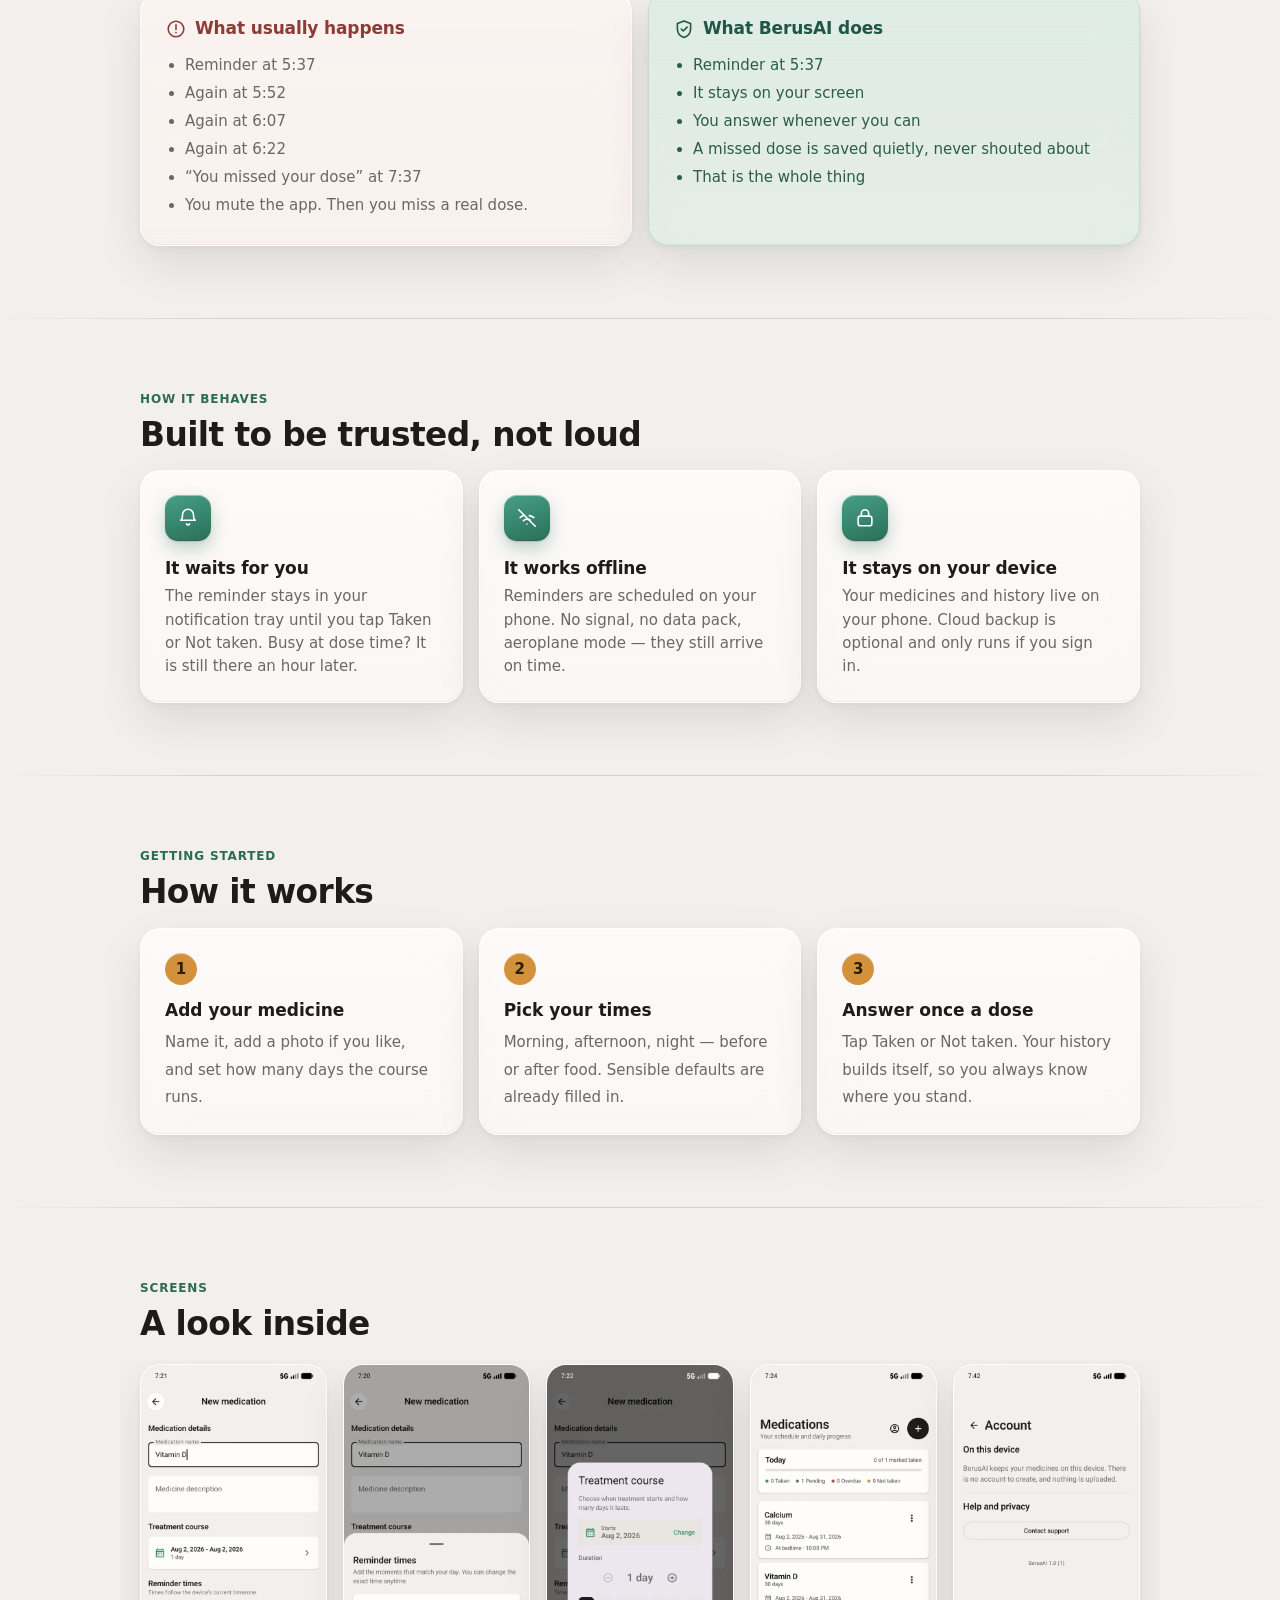
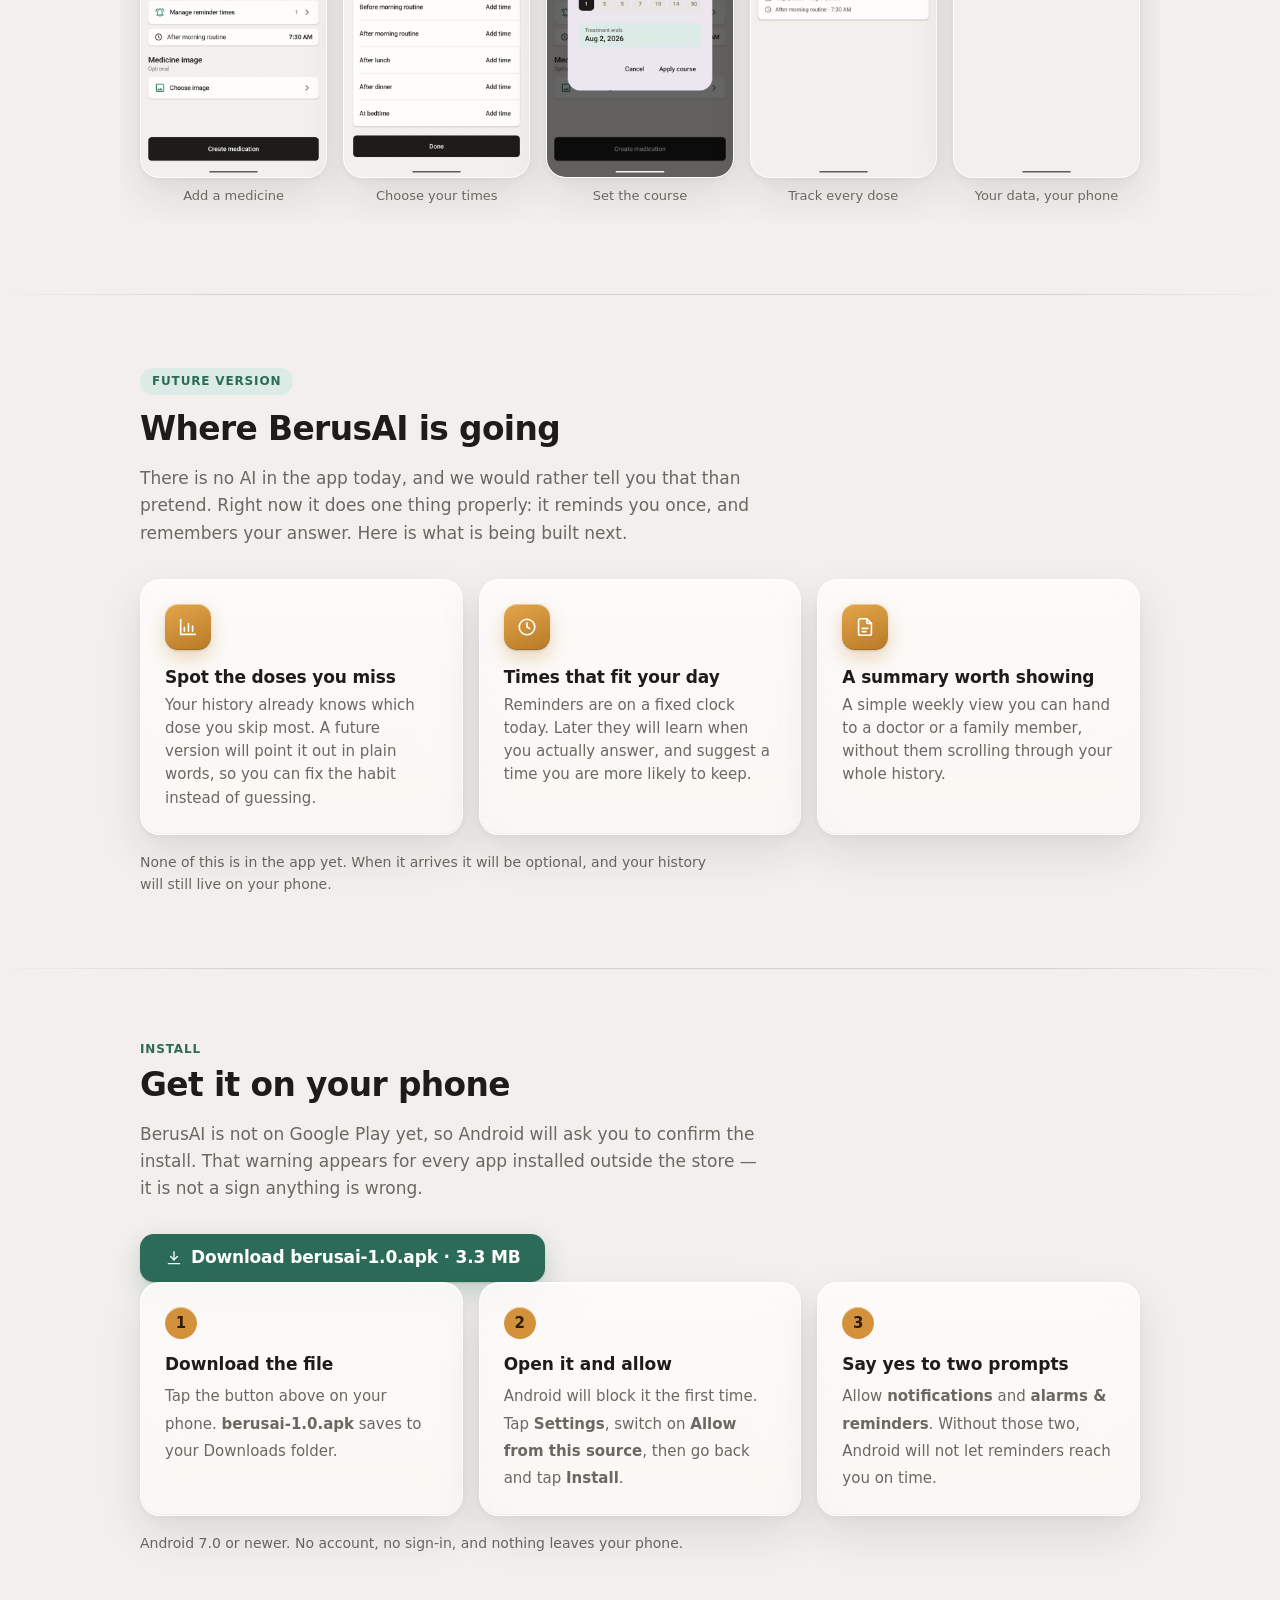
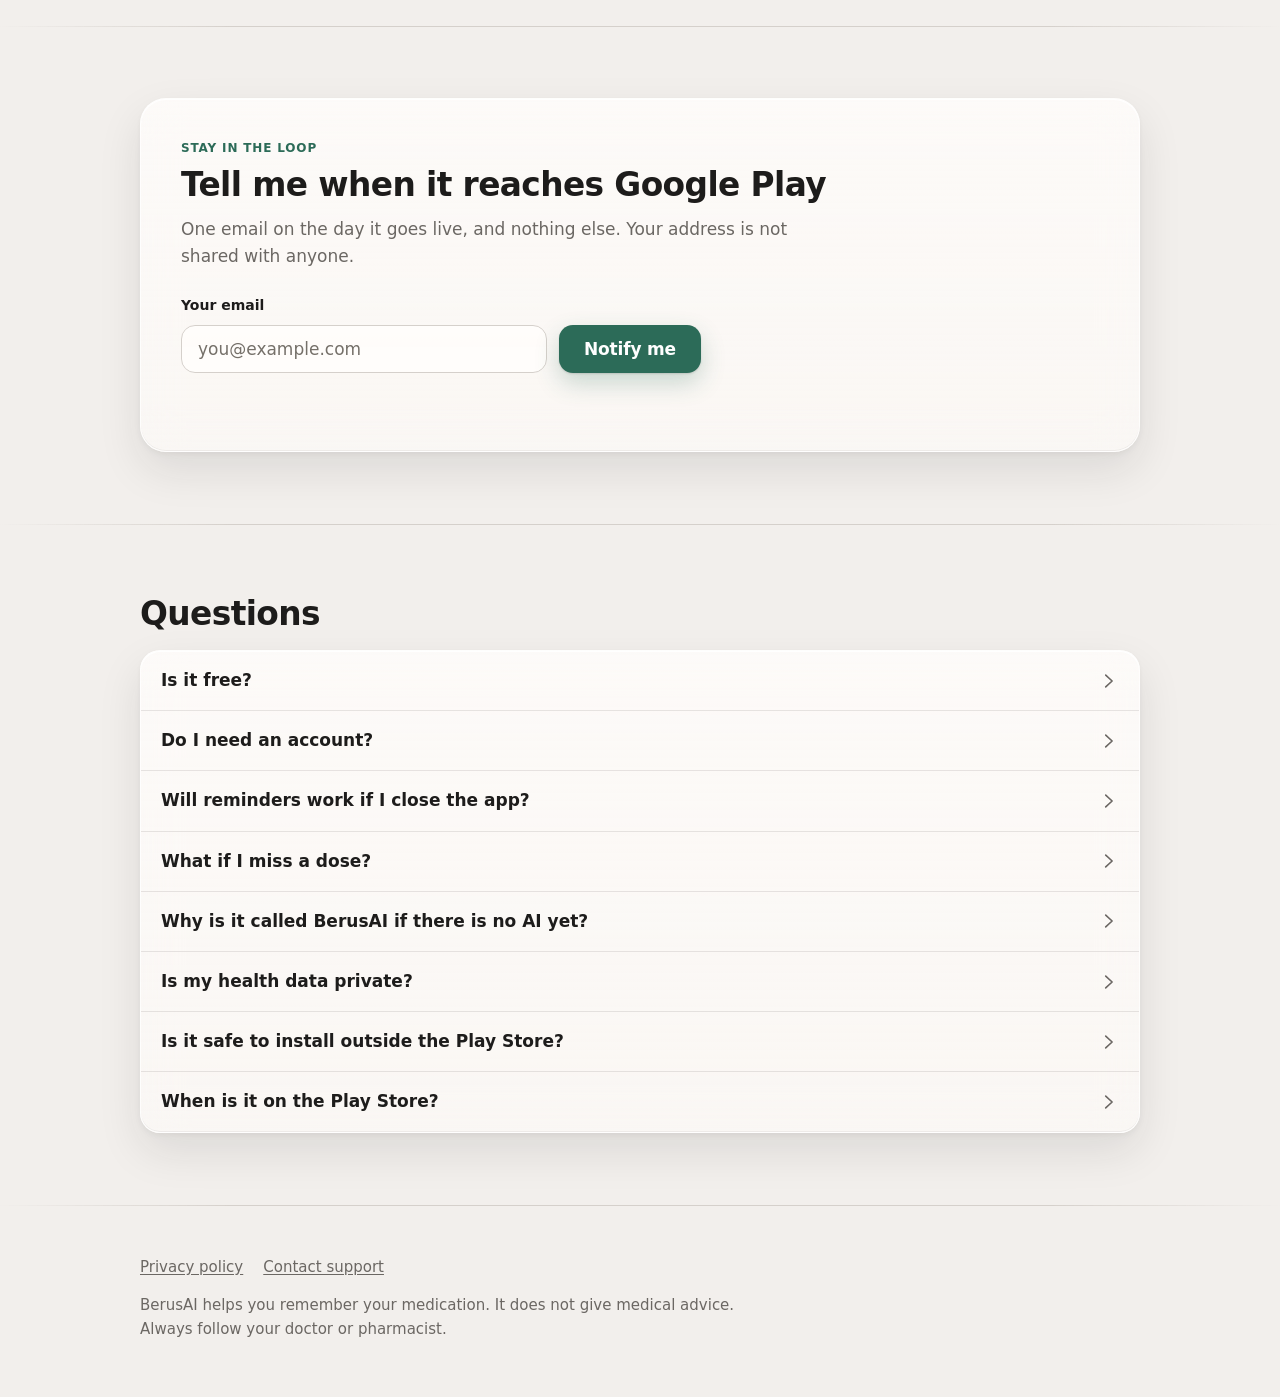
==== commit 0b702e8b: "Bring the original splash animation to the site Ports the sequence from the first BerusAISplash: two" ====
--- a/index.html
+++ b/index.html
@@ -64,7 +64,10 @@
 <main>
 <div class="banner wrap">
   <div class="banner-inner">
-    <img class="banner-mark" src="assets/wordmark.webp" width="720" height="126" alt="" aria-hidden="true">
+    <span class="mark-wrap">
+      <img class="banner-mark" src="assets/wordmark.webp" width="720" height="126" alt="" aria-hidden="true">
+      <canvas class="mark-canvas" aria-hidden="true"></canvas>
+    </span>
     <p class="banner-rhythm">Schedule. Remember. Record.</p>
     <h1>One reminder.<br>Not five.</h1>
     <p class="lede">Most medication apps buzz you again and again until you give in. BerusAI reminds you once, then waits quietly for your answer.</p>
@@ -251,6 +254,7 @@
   </div>
 </footer>
 
+<script src="mark.js" defer></script>
 <script>
   // Without JS the header wordmark simply stays visible, which is the safe default.
   (function () {
--- a/app.css
+++ b/app.css
@@ -143,9 +143,27 @@
 /* ---------- Banner hero ---------- */
 /* The composition of the Play Store feature graphic, rebuilt in live text so it stays
    sharp at any size and can be translated. The raster stays the share card. */
-.banner{padding:var(--s7) 0 var(--s9); text-align:center}
+.banner{padding:var(--s7) 0 var(--s9); text-align:center; overflow-x:clip}
 .banner-inner{display:grid; justify-items:center}
-.banner-mark{width:min(268px,60vw); height:auto; margin-bottom:var(--s4)}
+/* The mark canvas is drawn far wider and taller than the letters so the dots have
+   room to climb and burst; clipping at the banner keeps it off the page width. */
+.mark-wrap{position:relative; display:inline-block; line-height:0; margin-bottom:var(--s4)}
+.banner-mark{width:min(268px,60vw); height:auto; display:block}
+.mark-canvas{position:absolute; pointer-events:none; display:none}
+.mark-wrap.is-playing .banner-mark{visibility:hidden}
+.mark-wrap.is-playing .mark-canvas{display:block}
+
+/* The banner settles in one line at a time, the way the app's splash holds before it
+   hands over. Fill mode both means each piece waits, out of sight, for its turn. */
+@keyframes rise{from{opacity:0; transform:translateY(12px)} to{opacity:1; transform:none}}
+.banner-inner > *{animation:rise 620ms cubic-bezier(.16,.84,.44,1) both}
+.banner-inner > *:nth-child(1){animation-delay:60ms; animation-duration:820ms}
+.banner-inner > *:nth-child(2){animation-delay:180ms}
+.banner-inner > *:nth-child(3){animation-delay:260ms}
+.banner-inner > *:nth-child(4){animation-delay:340ms}
+.banner-inner > *:nth-child(5){animation-delay:420ms}
+.banner-inner > *:nth-child(6){animation-delay:490ms}
+.banner-inner > *:nth-child(7){animation-delay:560ms}
 .banner-rhythm{
   font-size:.9375rem; color:var(--muted); letter-spacing:.03em; margin:0 0 var(--s6);
 }
@@ -398,6 +416,8 @@
   .drops i{animation:none}
   .brand,.brand.is-hidden{transform:none}
   .reveal{opacity:1; transform:none; transition:none}
+  /* No entrance at all, rather than a fast one. */
+  .banner-inner > *{animation:none; opacity:1; transform:none}
 }
 /* Fewer and smaller on phones — the filter is repainted on every frame, and the
    content runs edge to edge there, so the tint has to stay lighter. */
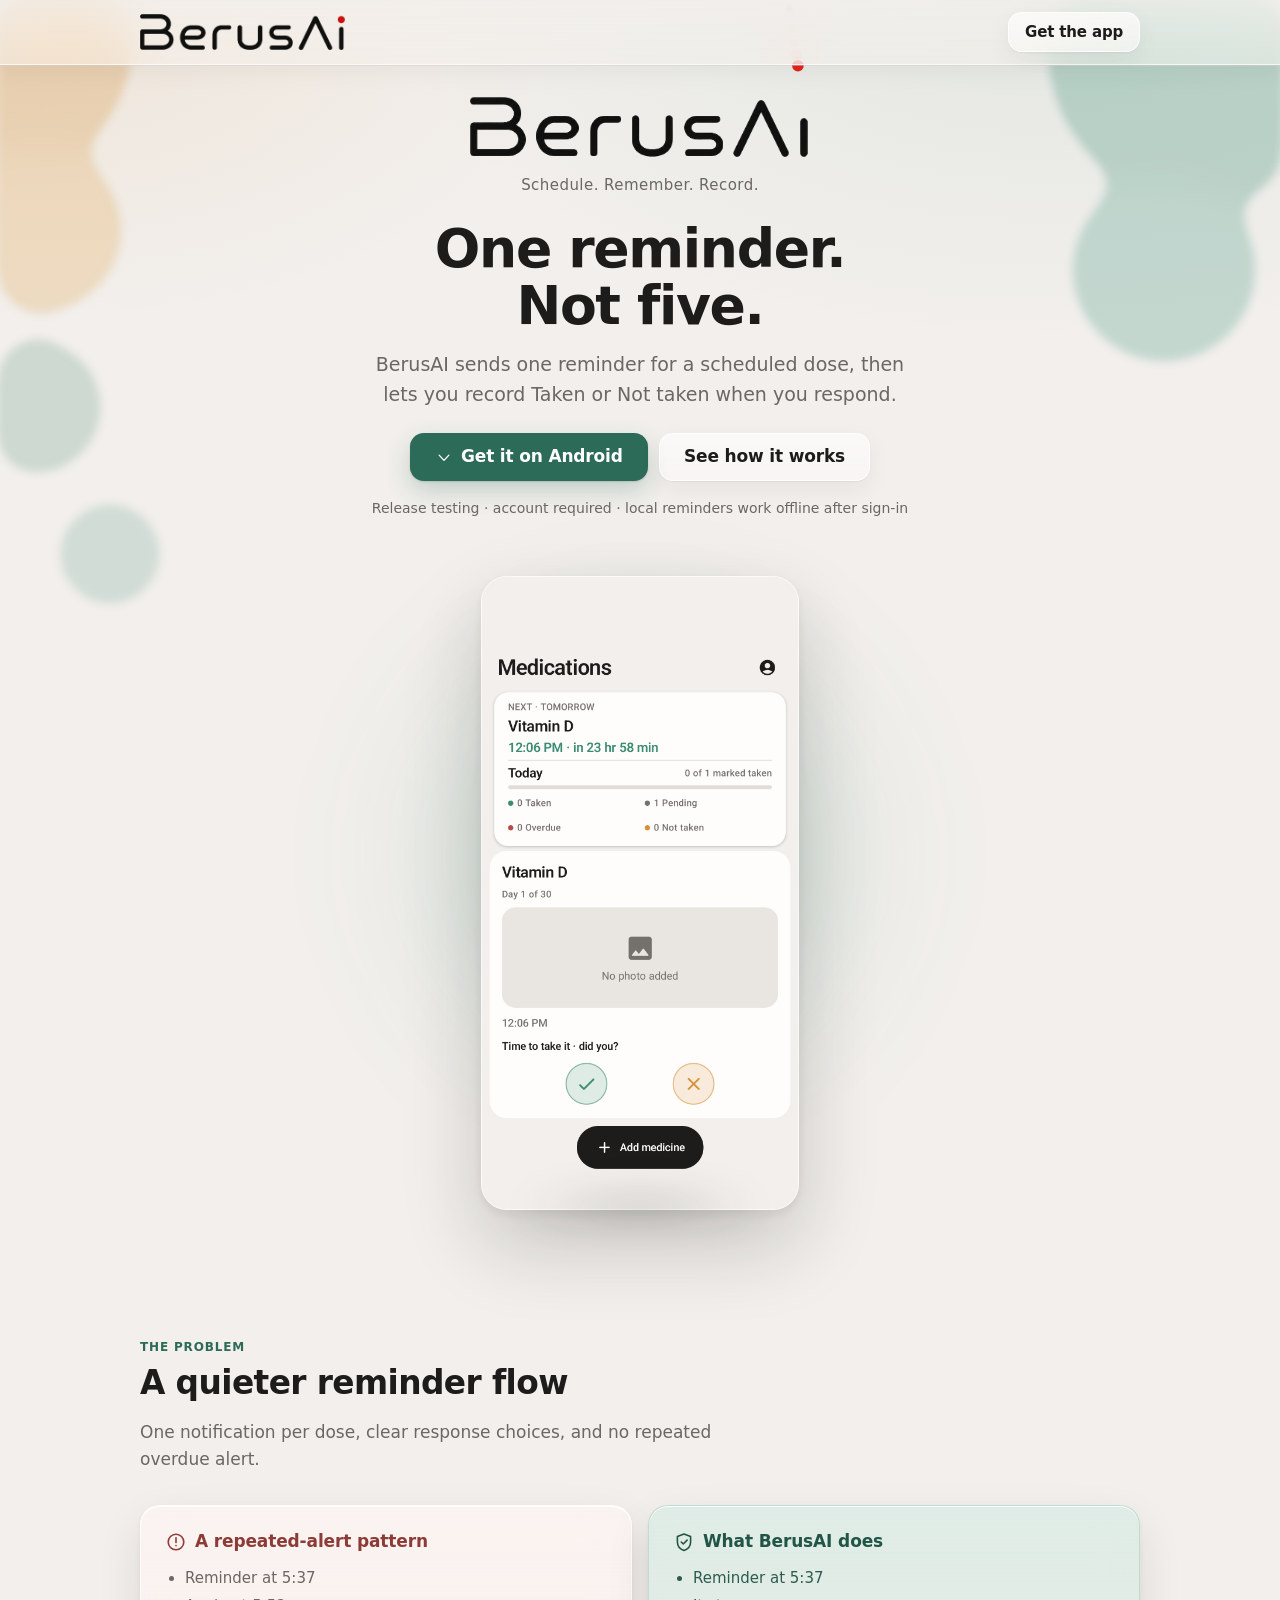
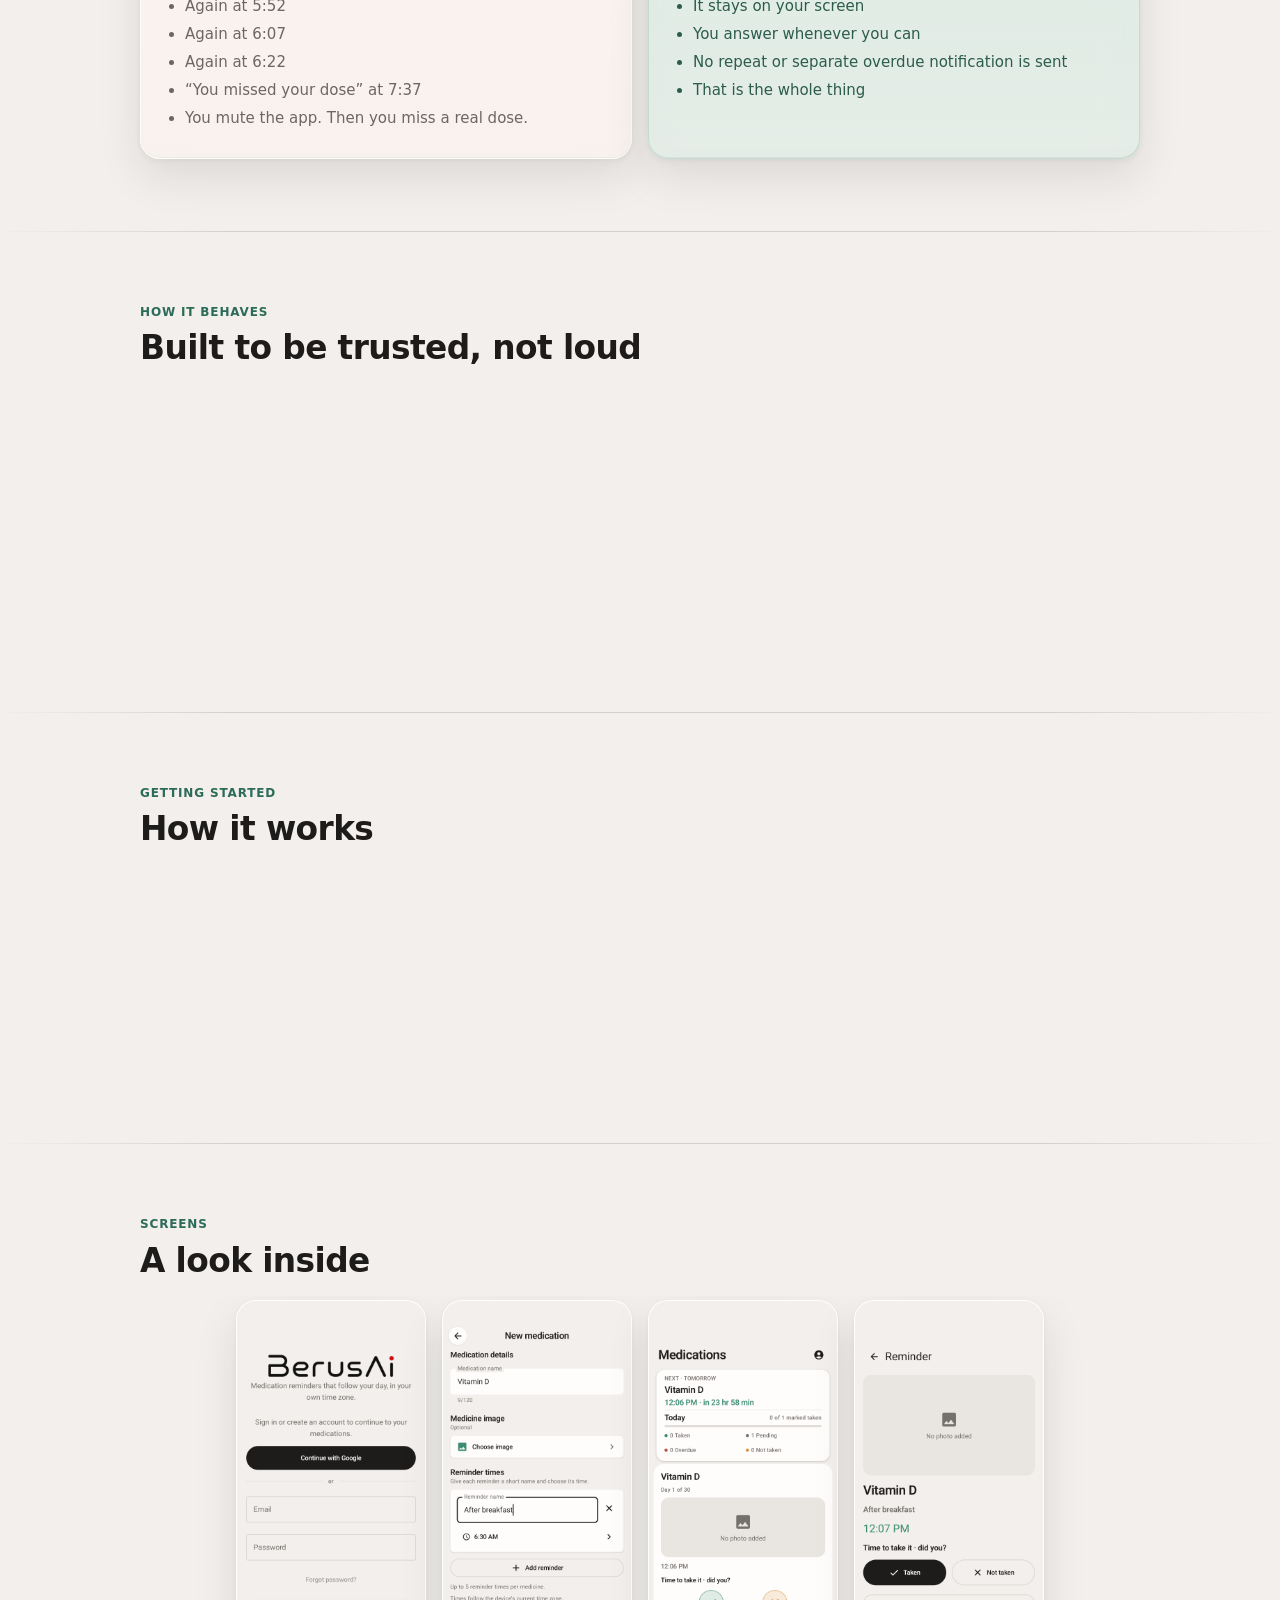
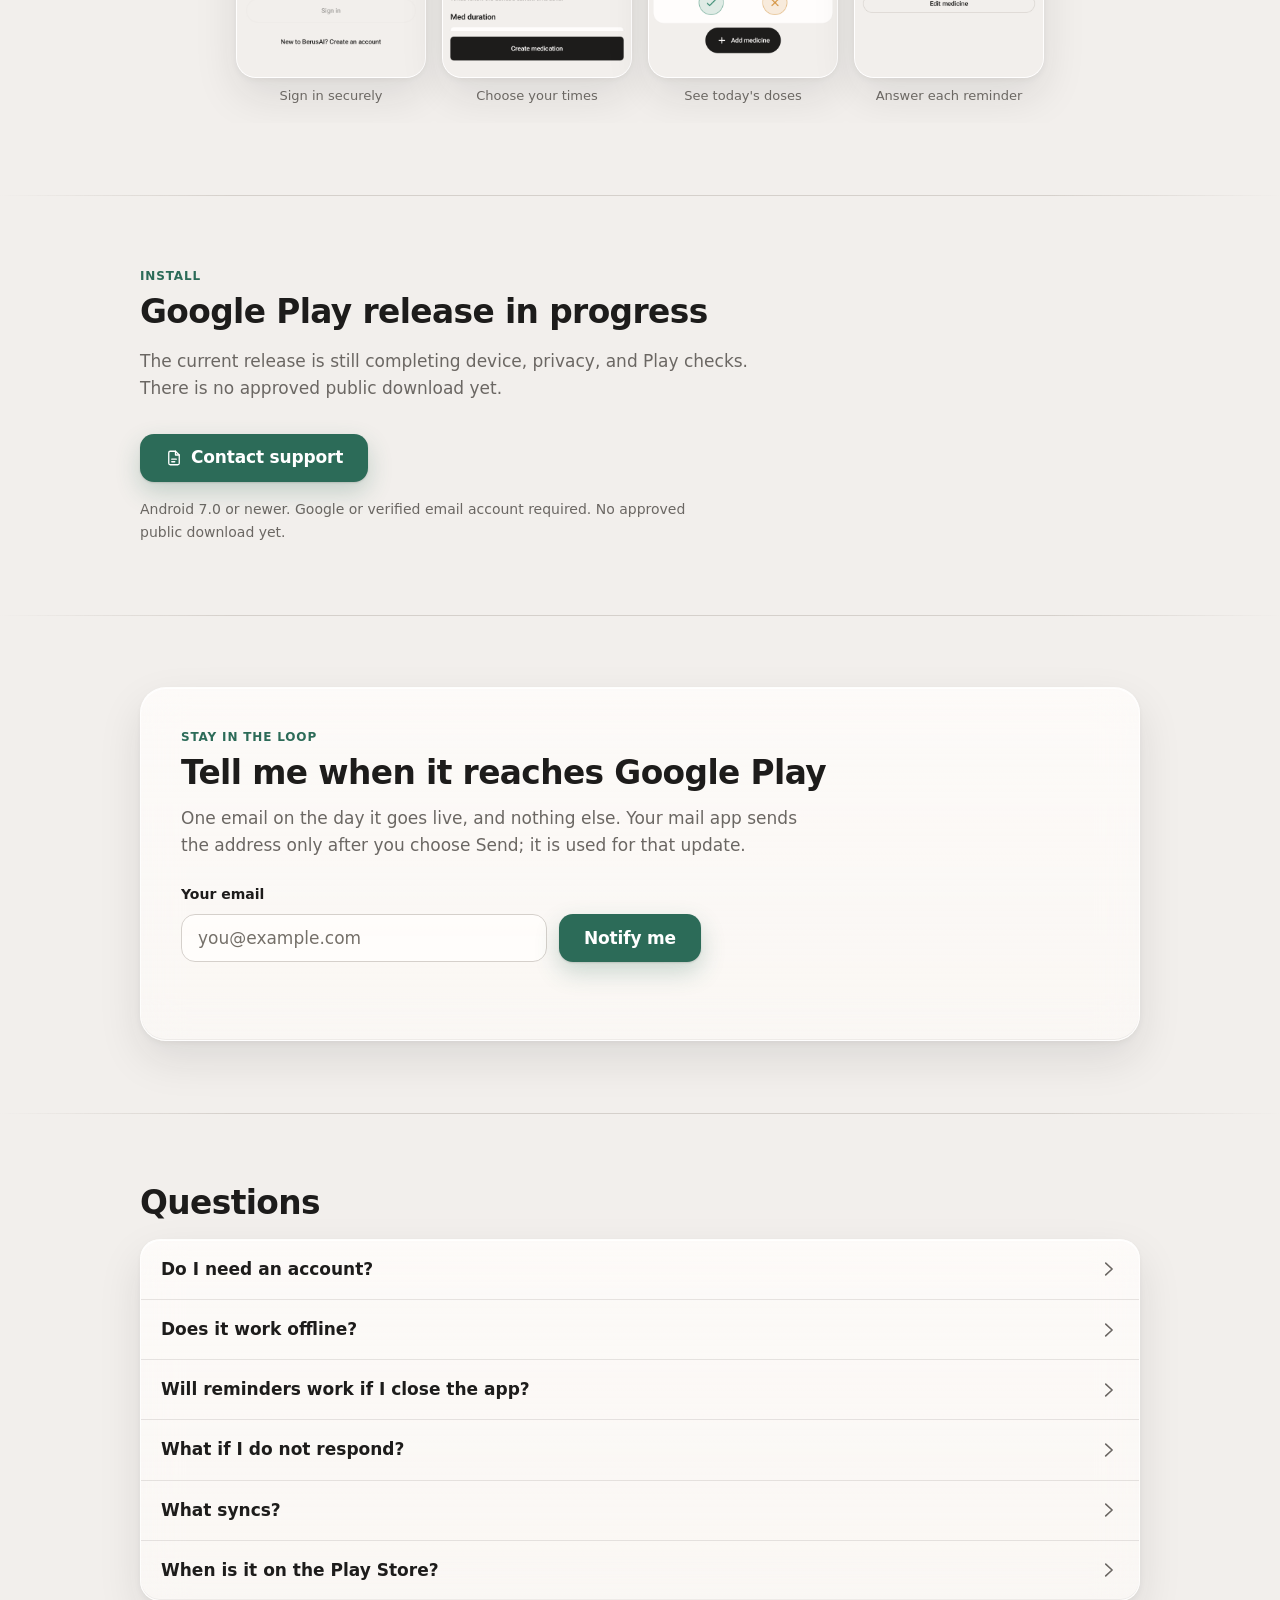
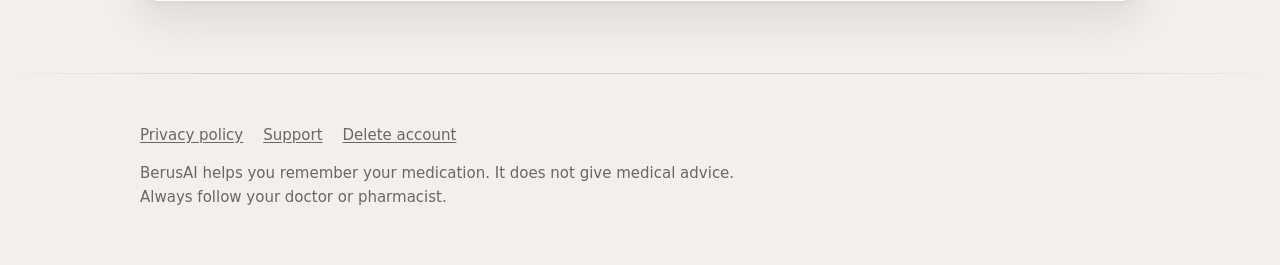
==== commit 37a6e6e5: "Mandatory-account release prep: internal-testing build, security fixes, design system Android - Add " ====
--- a/index.html
+++ b/index.html
@@ -3,32 +3,32 @@
 <head>
 <meta charset="utf-8">
 <meta name="viewport" content="width=device-width, initial-scale=1">
-<title>BerusAI — one calm medication reminder, not five</title>
-<meta name="description" content="BerusAI reminds you once per dose and waits for your answer. No nagging, no repeat buzzing. Your medication history stays on your phone.">
+<title>BerusAI — local medication reminders with schedule sync</title>
+<meta name="description" content="BerusAI provides one local reminder per dose, user-reported tracking, and account sync for medicine schedules. Photos, voice notes, and dose history stay on-device.">
 <meta name="theme-color" content="#f2efec">
 <meta name="color-scheme" content="light">
-<link rel="canonical" href="https://gopib9119.github.io/berusai-site/">
+<link rel="canonical" href="https://ashy-stone-01635bb00.7.azurestaticapps.net/">
 <link rel="icon" href="favicon.ico" sizes="any">
 <link rel="apple-touch-icon" href="assets/icon.png">
 
 <!-- Social crawlers need absolute URLs, so these cannot be relative paths. -->
 <meta property="og:type" content="website">
 <meta property="og:site_name" content="BerusAI">
-<meta property="og:title" content="BerusAI — one calm medication reminder, not five">
-<meta property="og:description" content="Reminds you once per dose and waits for your answer. No nagging. Your history stays on your phone.">
-<meta property="og:image" content="https://gopib9119.github.io/berusai-site/assets/social-card.png">
+<meta property="og:title" content="BerusAI — local medication reminders with schedule sync">
+<meta property="og:description" content="One local reminder per dose. Medicine definitions sync; photos, voice notes, and dose history stay on-device.">
+<meta property="og:image" content="https://ashy-stone-01635bb00.7.azurestaticapps.net/assets/social-card.png">
 <meta property="og:image:width" content="1024">
 <meta property="og:image:height" content="500">
 <meta property="og:image:alt" content="BerusAI. Medication reminders, made clear. Schedule. Remember. Record.">
-<meta property="og:url" content="https://gopib9119.github.io/berusai-site/">
+<meta property="og:url" content="https://ashy-stone-01635bb00.7.azurestaticapps.net/">
 <meta name="twitter:card" content="summary_large_image">
-<meta name="twitter:title" content="BerusAI — one calm medication reminder, not five">
-<meta name="twitter:description" content="Reminds you once per dose and waits for your answer. No nagging.">
-<meta name="twitter:image" content="https://gopib9119.github.io/berusai-site/assets/social-card.png">
+<meta name="twitter:title" content="BerusAI — local medication reminders with schedule sync">
+<meta name="twitter:description" content="One local reminder per dose with account sync for medicine schedules.">
+<meta name="twitter:image" content="https://ashy-stone-01635bb00.7.azurestaticapps.net/assets/social-card.png">
 
 <link rel="stylesheet" href="app.css">
 </head>
-<body>
+<body class="home">
 
 <svg width="0" height="0" style="position:absolute" aria-hidden="true" focusable="false"><defs>
   <filter id="goo" x="-30%" y="-30%" width="160%" height="160%">
@@ -54,9 +54,9 @@
   <i class="d1"></i><i class="d2"></i><i class="d3"></i><i class="d4"></i><i class="d5"></i><i class="d6"></i>
 </div>
 
-<header>
+<header class="is-hero-overlap">
   <div class="wrap header-row">
-    <a class="brand" href="./"><img src="assets/wordmark.webp" width="720" height="126" alt="BerusAI"></a>
+    <a class="brand" href="./"><img src="assets/wordmark.png" width="720" height="126" alt="BerusAI"></a>
     <a class="btn btn-ghost btn-sm" href="#install">Get the app</a>
   </div>
 </header>
@@ -65,20 +65,19 @@
 <div class="banner wrap">
   <div class="banner-inner">
     <span class="mark-wrap">
-      <img class="banner-mark" src="assets/wordmark.webp" width="720" height="126" alt="" aria-hidden="true">
+      <img class="banner-mark" src="assets/wordmark.png" width="720" height="126" alt="" aria-hidden="true">
       <canvas class="mark-canvas" aria-hidden="true"></canvas>
     </span>
     <p class="banner-rhythm">Schedule. Remember. Record.</p>
     <h1>One reminder.<br>Not five.</h1>
-    <p class="lede">Most medication apps buzz you again and again until you give in. BerusAI reminds you once, then waits quietly for your answer.</p>
+    <p class="lede">BerusAI sends one reminder for a scheduled dose, then lets you record Taken or Not taken when you respond.</p>
     <div class="cta">
       <a class="btn btn-primary" href="#install"><svg class="ico ico-sm" aria-hidden="true"><use href="#i-chevron-down"/></svg>Get it on Android</a>
       <a class="btn btn-ghost" href="#how">See how it works</a>
     </div>
-    <p class="note">Early access &middot; Free &middot; 3.3 MB &middot; no account needed &middot; works offline</p>
+    <p class="note">Release testing &middot; account required &middot; local reminders work offline after sign-in</p>
     <div class="stage">
-      <img class="shot-hero" src="assets/shots/05-medications-and-tracking.webp" width="540" height="1200" alt="The BerusAI medications screen showing today's progress and two medicines with their times.">
-      <img class="shot-card" src="assets/shots/reminder-card.webp" width="996" height="364" alt="A BerusAI reminder reading Medication reminder, Take E2ET at bedtime, with Taken, Not taken and Snooze buttons.">
+      <img class="shot-hero" src="assets/shots/05-medication-home.png" width="540" height="1080" alt="The BerusAI medications screen showing today's progress and a synthetic Vitamin D reminder.">
     </div>
   </div>
 </div>
@@ -86,11 +85,11 @@
 <section id="why" aria-labelledby="h-why">
   <div class="wrap">
     <p class="eyebrow">The problem</p>
-    <h2 id="h-why">Why people uninstall reminder apps</h2>
-    <p class="section-lede">It is almost never because the reminder failed. It is because the reminder would not stop.</p>
+    <h2 id="h-why">A quieter reminder flow</h2>
+    <p class="section-lede">One notification per dose, clear response choices, and no repeated overdue alert.</p>
     <div class="compare">
       <div class="box bad">
-        <h3><svg class="ico" aria-hidden="true"><use href="#i-alert"/></svg>What usually happens</h3>
+        <h3><svg class="ico" aria-hidden="true"><use href="#i-alert"/></svg>A repeated-alert pattern</h3>
         <ul>
           <li>Reminder at 5:37</li>
           <li>Again at 5:52</li>
@@ -106,7 +105,7 @@
           <li>Reminder at 5:37</li>
           <li>It stays on your screen</li>
           <li>You answer whenever you can</li>
-          <li>A missed dose is saved quietly, never shouted about</li>
+          <li>No repeat or separate overdue notification is sent</li>
           <li>That is the whole thing</li>
         </ul>
       </div>
@@ -127,12 +126,12 @@
       <div class="card">
         <span class="ico-tile"><svg class="ico" aria-hidden="true"><use href="#i-offline"/></svg></span>
         <h3>It works offline</h3>
-        <p>Reminders are scheduled on your phone. No signal, no data pack, aeroplane mode &mdash; they still arrive on time.</p>
+        <p>Reminder scheduling does not require a signal or data pack. Android permissions, battery controls, or force-stop state can still delay or prevent delivery.</p>
       </div>
       <div class="card">
         <span class="ico-tile"><svg class="ico" aria-hidden="true"><use href="#i-lock"/></svg></span>
-        <h3>It stays on your device</h3>
-        <p>Your medicines and history live on your phone. Cloud backup is optional and only runs if you sign in.</p>
+        <h3>A clear data boundary</h3>
+        <p>Medicine definitions and schedules sync to your account. Photos, voice notes, and dose history stay only on this device.</p>
       </div>
     </div>
   </div>
@@ -143,7 +142,7 @@
     <p class="eyebrow">Getting started</p>
     <h2 id="h-how">How it works</h2>
     <ol class="steps">
-      <li><strong>Add your medicine</strong><span>Name it, add a photo if you like, and set how many days the course runs.</span></li>
+      <li><strong>Sign in and add a medicine</strong><span>Use Google or verified email, then name it, add an optional device-only photo, and set the course.</span></li>
       <li><strong>Pick your times</strong><span>Morning, afternoon, night — before or after food. Sensible defaults are already filled in.</span></li>
       <li><strong>Answer once a dose</strong><span>Tap Taken or Not taken. Your history builds itself, so you always know where you stand.</span></li>
     </ol>
@@ -153,54 +152,22 @@
 <section aria-labelledby="h-inside">
   <div class="wrap"><p class="eyebrow">Screens</p><h2 id="h-inside">A look inside</h2></div>
   <div class="strip">
-    <figure><img src="assets/shots/02-create-medication.webp" width="540" height="1200" loading="lazy" alt="Adding a medication with a name and photo."><figcaption>Add a medicine</figcaption></figure>
-    <figure><img src="assets/shots/03-reminder-times.webp" width="540" height="1200" loading="lazy" alt="Choosing reminder times for morning, afternoon and night."><figcaption>Choose your times</figcaption></figure>
-    <figure><img src="assets/shots/04-treatment-course.webp" width="540" height="1200" loading="lazy" alt="Setting how many days the treatment course runs."><figcaption>Set the course</figcaption></figure>
-    <figure><img src="assets/shots/05-medications-and-tracking.webp" width="540" height="1200" loading="lazy" alt="The list of medications with dose tracking."><figcaption>Track every dose</figcaption></figure>
-    <figure><img src="assets/shots/07-on-this-device.webp" width="540" height="1200" loading="lazy" alt="Settings showing that data is stored on this device."><figcaption>Your data, your phone</figcaption></figure>
-  </div>
-</section>
-
-<section id="next" aria-labelledby="h-next">
-  <div class="wrap">
-    <span class="pill">Future version</span>
-    <h2 id="h-next">Where BerusAI is going</h2>
-    <p class="section-lede">There is no AI in the app today, and we would rather tell you that than pretend. Right now it does one thing properly: it reminds you once, and remembers your answer. Here is what is being built next.</p>
-    <div class="cards">
-      <div class="card">
-        <span class="ico-tile amber"><svg class="ico" aria-hidden="true"><use href="#i-chart"/></svg></span>
-        <h3>Spot the doses you miss</h3>
-        <p>Your history already knows which dose you skip most. A future version will point it out in plain words, so you can fix the habit instead of guessing.</p>
-      </div>
-      <div class="card">
-        <span class="ico-tile amber"><svg class="ico" aria-hidden="true"><use href="#i-clock"/></svg></span>
-        <h3>Times that fit your day</h3>
-        <p>Reminders are on a fixed clock today. Later they will learn when you actually answer, and suggest a time you are more likely to keep.</p>
-      </div>
-      <div class="card">
-        <span class="ico-tile amber"><svg class="ico" aria-hidden="true"><use href="#i-doc"/></svg></span>
-        <h3>A summary worth showing</h3>
-        <p>A simple weekly view you can hand to a doctor or a family member, without them scrolling through your whole history.</p>
-      </div>
-    </div>
-    <p class="note">None of this is in the app yet. When it arrives it will be optional, and your history will still live on your phone.</p>
+    <figure><img src="assets/shots/01-account-required.png" width="540" height="1080" loading="lazy" alt="BerusAI requiring Google or verified email sign-in before medication access."><figcaption>Sign in securely</figcaption></figure>
+    <figure><img src="assets/shots/04-reminder-schedule.png" width="540" height="1080" loading="lazy" alt="Naming a Vitamin D reminder and setting its time."><figcaption>Choose your times</figcaption></figure>
+    <figure><img src="assets/shots/05-medication-home.png" width="540" height="1080" loading="lazy" alt="Today's synthetic Vitamin D reminder and user-reported progress."><figcaption>See today's doses</figcaption></figure>
+    <figure><img src="assets/shots/07-reminder-response.png" width="540" height="1080" loading="lazy" alt="A Vitamin D reminder with Taken and Not taken choices."><figcaption>Answer each reminder</figcaption></figure>
   </div>
 </section>
 
 <section id="install" aria-labelledby="h-install">
   <div class="wrap">
     <p class="eyebrow">Install</p>
-    <h2 id="h-install">Get it on your phone</h2>
-    <p class="section-lede">BerusAI is not on Google Play yet, so Android will ask you to confirm the install. That warning appears for every app installed outside the store — it is not a sign anything is wrong.</p>
+    <h2 id="h-install">Google Play release in progress</h2>
+    <p class="section-lede">The current release is still completing device, privacy, and Play checks. There is no approved public download yet.</p>
     <div class="cta">
-      <a class="btn btn-primary" href="https://github.com/GopiB9119/berusai-site/releases/download/v1.0/berusai-1.0.apk" download><svg class="ico ico-sm" aria-hidden="true"><use href="#i-download"/></svg>Download berusai-1.0.apk &middot; 3.3 MB</a>
-    </div>
-    <ol class="steps">
-      <li><strong>Download the file</strong><span>Tap the button above on your phone. <b>berusai-1.0.apk</b> saves to your Downloads folder.</span></li>
-      <li><strong>Open it and allow</strong><span>Android will block it the first time. Tap <b>Settings</b>, switch on <b>Allow from this source</b>, then go back and tap <b>Install</b>.</span></li>
-      <li><strong>Say yes to two prompts</strong><span>Allow <b>notifications</b> and <b>alarms &amp; reminders</b>. Without those two, Android will not let reminders reach you on time.</span></li>
-    </ol>
-    <p class="note">Android 7.0 or newer. No account, no sign-in, and nothing leaves your phone.</p>
+      <a class="btn btn-primary" href="mailto:berusaisupport@gmail.com"><svg class="ico ico-sm" aria-hidden="true"><use href="#i-doc"/></svg>Contact support</a>
+    </div>
+    <p class="note">Android 7.0 or newer. Google or verified email account required. No approved public download yet.</p>
   </div>
 </section>
 
@@ -209,7 +176,7 @@
     <div class="panel">
       <p class="eyebrow">Stay in the loop</p>
       <h2 id="h-notify">Tell me when it reaches Google Play</h2>
-      <p class="section-lede">One email on the day it goes live, and nothing else. Your address is not shared with anyone.</p>
+      <p class="section-lede">One email on the day it goes live, and nothing else. Your mail app sends the address only after you choose Send; it is used for that update.</p>
       <form class="signup" id="notify-form" novalidate>
         <div class="field">
           <label for="notify-email">Your email</label>
@@ -231,13 +198,11 @@
   <div class="wrap">
     <h2 id="h-faq">Questions</h2>
     <div class="faq">
-      <details><summary><span>Is it free?</span><svg class="ico" aria-hidden="true"><use href="#i-chevron"/></svg></summary><p>Yes. BerusAI is free to use, with no ads and nothing to unlock.</p></details>
-      <details><summary><span>Do I need an account?</span><svg class="ico" aria-hidden="true"><use href="#i-chevron"/></svg></summary><p>No. You can add medicines and get reminders without signing in. Signing in only adds optional cloud backup so you can restore on a new phone.</p></details>
-      <details><summary><span>Will reminders work if I close the app?</span><svg class="ico" aria-hidden="true"><use href="#i-chevron"/></svg></summary><p>Yes. Reminders are scheduled with the Android system, so they arrive whether the app is open, closed, or the phone was restarted.</p></details>
-      <details><summary><span>What if I miss a dose?</span><svg class="ico" aria-hidden="true"><use href="#i-chevron"/></svg></summary><p>The app quietly records it as missed so your history stays accurate. It will not send you an extra notification about it.</p></details>
-      <details><summary><span>Why is it called BerusAI if there is no AI yet?</span><svg class="ico" aria-hidden="true"><use href="#i-chevron"/></svg></summary><p>Because of where it is heading, not where it is today. The reminders you get now are plain scheduling, done carefully. The smarter parts described above are still being built, and we would rather be straight with you than claim something the app cannot do.</p></details>
-      <details><summary><span>Is my health data private?</span><svg class="ico" aria-hidden="true"><use href="#i-chevron"/></svg></summary><p>Your medicines and dose history are stored on your phone. Nothing is shared with advertisers, and nothing is sold. Cloud backup runs only if you choose to sign in.</p></details>
-      <details><summary><span>Is it safe to install outside the Play Store?</span><svg class="ico" aria-hidden="true"><use href="#i-chevron"/></svg></summary><p>The file is signed with our own certificate, so Android can confirm it has not been tampered with, and it is built in release mode so nobody can read your medication data off the phone. You are trusting us rather than Google's review, which is a fair thing to weigh. If you would rather wait for the Play Store version, email us and we will tell you when it is live.</p></details>
+      <details><summary><span>Do I need an account?</span><svg class="ico" aria-hidden="true"><use href="#i-chevron"/></svg></summary><p>Yes. Continue with Google or create and verify an email account before medication screens open.</p></details>
+      <details><summary><span>Does it work offline?</span><svg class="ico" aria-hidden="true"><use href="#i-chevron"/></svg></summary><p>After sign-in, local reminders, editing, and dose recording continue offline. Account creation, fresh restore, and deletion need service access.</p></details>
+      <details><summary><span>Will reminders work if I close the app?</span><svg class="ico" aria-hidden="true"><use href="#i-chevron"/></svg></summary><p>BerusAI schedules reminders with Android and restores them after restart. Permissions, battery controls, device settings, or force-stop state can still delay or prevent delivery.</p></details>
+      <details><summary><span>What if I do not respond?</span><svg class="ico" aria-hidden="true"><use href="#i-chevron"/></svg></summary><p>The dose can appear overdue in your local view. BerusAI does not send a repeat or separate overdue notification; you can later record Taken or Not taken.</p></details>
+      <details><summary><span>What syncs?</span><svg class="ico" aria-hidden="true"><use href="#i-chevron"/></svg></summary><p>Medicine names, notes, course dates, custom reminder names, and times sync. Photos, voice notes, and dose history stay only on this device.</p></details>
       <details><summary><span>When is it on the Play Store?</span><svg class="ico" aria-hidden="true"><use href="#i-chevron"/></svg></summary><p>It is in final testing now. Email us and we will tell you the day it goes live.</p></details>
     </div>
   </div>
@@ -247,8 +212,9 @@
 <footer>
   <div class="wrap">
     <div class="foot-links">
-      <a href="privacy.html">Privacy policy</a>
-      <a href="mailto:banothgopikrishna19@gmail.com">Contact support</a>
+      <a href="privacy/">Privacy policy</a>
+      <a href="support/">Support</a>
+      <a href="account-deletion/">Delete account</a>
     </div>
     <p>BerusAI helps you remember your medication. It does not give medical advice. Always follow your doctor or pharmacist.</p>
   </div>
@@ -256,14 +222,14 @@
 
 <script src="mark.js" defer></script>
 <script>
-  // Without JS the header wordmark simply stays visible, which is the safe default.
+  // The header wordmark stays visible always: the canvas animation is the only other
+  // place the mark appears, so hiding this too can leave the page with no logo at all.
   (function () {
-    var brand = document.querySelector('.brand');
+    var header = document.querySelector('header');
     var mark = document.querySelector('.banner-mark');
-    if (!brand || !mark || !('IntersectionObserver' in window)) return;
-    brand.classList.add('is-hidden');
+    if (!header || !mark || !('IntersectionObserver' in window)) return;
     new IntersectionObserver(function (entries) {
-      brand.classList.toggle('is-hidden', entries[0].isIntersecting);
+      header.classList.toggle('is-hero-overlap', entries[0].isIntersecting);
     }, { rootMargin: '-56px 0px 0px 0px' }).observe(mark);
   })();
 
@@ -292,7 +258,7 @@
   // never silently swallows an address.
   (function () {
     var NOTIFY_ENDPOINT = '';
-    var CONTACT = 'banothgopikrishna19@gmail.com';
+    var CONTACT = 'berusaisupport@gmail.com';
     var form = document.getElementById('notify-form');
     if (!form) return;
     var input = document.getElementById('notify-email');
--- a/app.css
+++ b/app.css
@@ -132,7 +132,7 @@
 }
 .header-row{display:flex; align-items:center; justify-content:space-between; gap:var(--s4)}
 .brand{display:inline-block; text-decoration:none; line-height:0; transition:opacity 240ms ease-out, transform 240ms ease-out, visibility 0s}
-.brand img{height:30px; width:auto; display:block}
+.brand img{height:36px; width:auto; display:block}
 /* The banner already shows the wordmark, so the header holds it back until the banner
    has gone. Delaying visibility keeps the link out of the tab order once faded. */
 .brand.is-hidden{
@@ -148,7 +148,7 @@
 /* The mark canvas is drawn far wider and taller than the letters so the dots have
    room to climb and burst; clipping at the banner keeps it off the page width. */
 .mark-wrap{position:relative; display:inline-block; line-height:0; margin-bottom:var(--s4)}
-.banner-mark{width:min(268px,60vw); height:auto; display:block}
+.banner-mark{width:min(340px,72vw); height:auto; display:block}
 .mark-canvas{position:absolute; pointer-events:none; display:none}
 .mark-wrap.is-playing .banner-mark{visibility:hidden}
 .mark-wrap.is-playing .mark-canvas{display:block}
@@ -192,15 +192,6 @@
   border-radius:var(--r-xl); border:1px solid var(--glass-edge);
   box-shadow:0 4px 10px rgba(29,28,27,.07), 0 34px 80px rgba(29,28,27,.20);
 }
-/* The reminder is the whole point, so it steps out in front of the phone.
-   drop-shadow follows the card's rounded alpha; box-shadow would draw a rectangle. */
-.shot-card{
-  position:absolute; left:50%; transform:translateX(-50%); bottom:7%;
-  width:124%; max-width:none; height:auto;
-  filter:drop-shadow(0 2px 4px rgba(29,28,27,.16)) drop-shadow(0 20px 38px rgba(29,28,27,.26));
-}
-@media(max-width:640px){.shot-card{width:104%; bottom:6%}}
-
 /* ---------- Icons ---------- */
 .ico{
   width:22px; height:22px; flex:none; display:block;
@@ -252,6 +243,17 @@
 .btn-sm{min-height:40px; padding:0 var(--s4); font-size:.9375rem}
 @media(max-width:520px){.btn-sm{display:none}}
 
+@media(max-width:520px){
+  .home header{position:fixed; inset:0 0 auto; transition:opacity 180ms ease-out, transform 180ms ease-out}
+  .home header.is-hero-overlap{opacity:0; transform:translateY(-100%); pointer-events:none}
+  .banner{padding:var(--s5) 0 var(--s5)}
+  .banner-rhythm{margin-bottom:var(--s4)}
+  .banner .cta{margin-top:var(--s4)}
+  .banner .cta .btn-ghost{display:none}
+  .banner .note{margin-top:var(--s3); margin-bottom:var(--s5)}
+  .stage{width:170px}
+}
+
 .pill{
   display:inline-block; background:var(--brand-soft); color:var(--brand-deep);
   font-size:.75rem; font-weight:600; letter-spacing:.07em; text-transform:uppercase;
